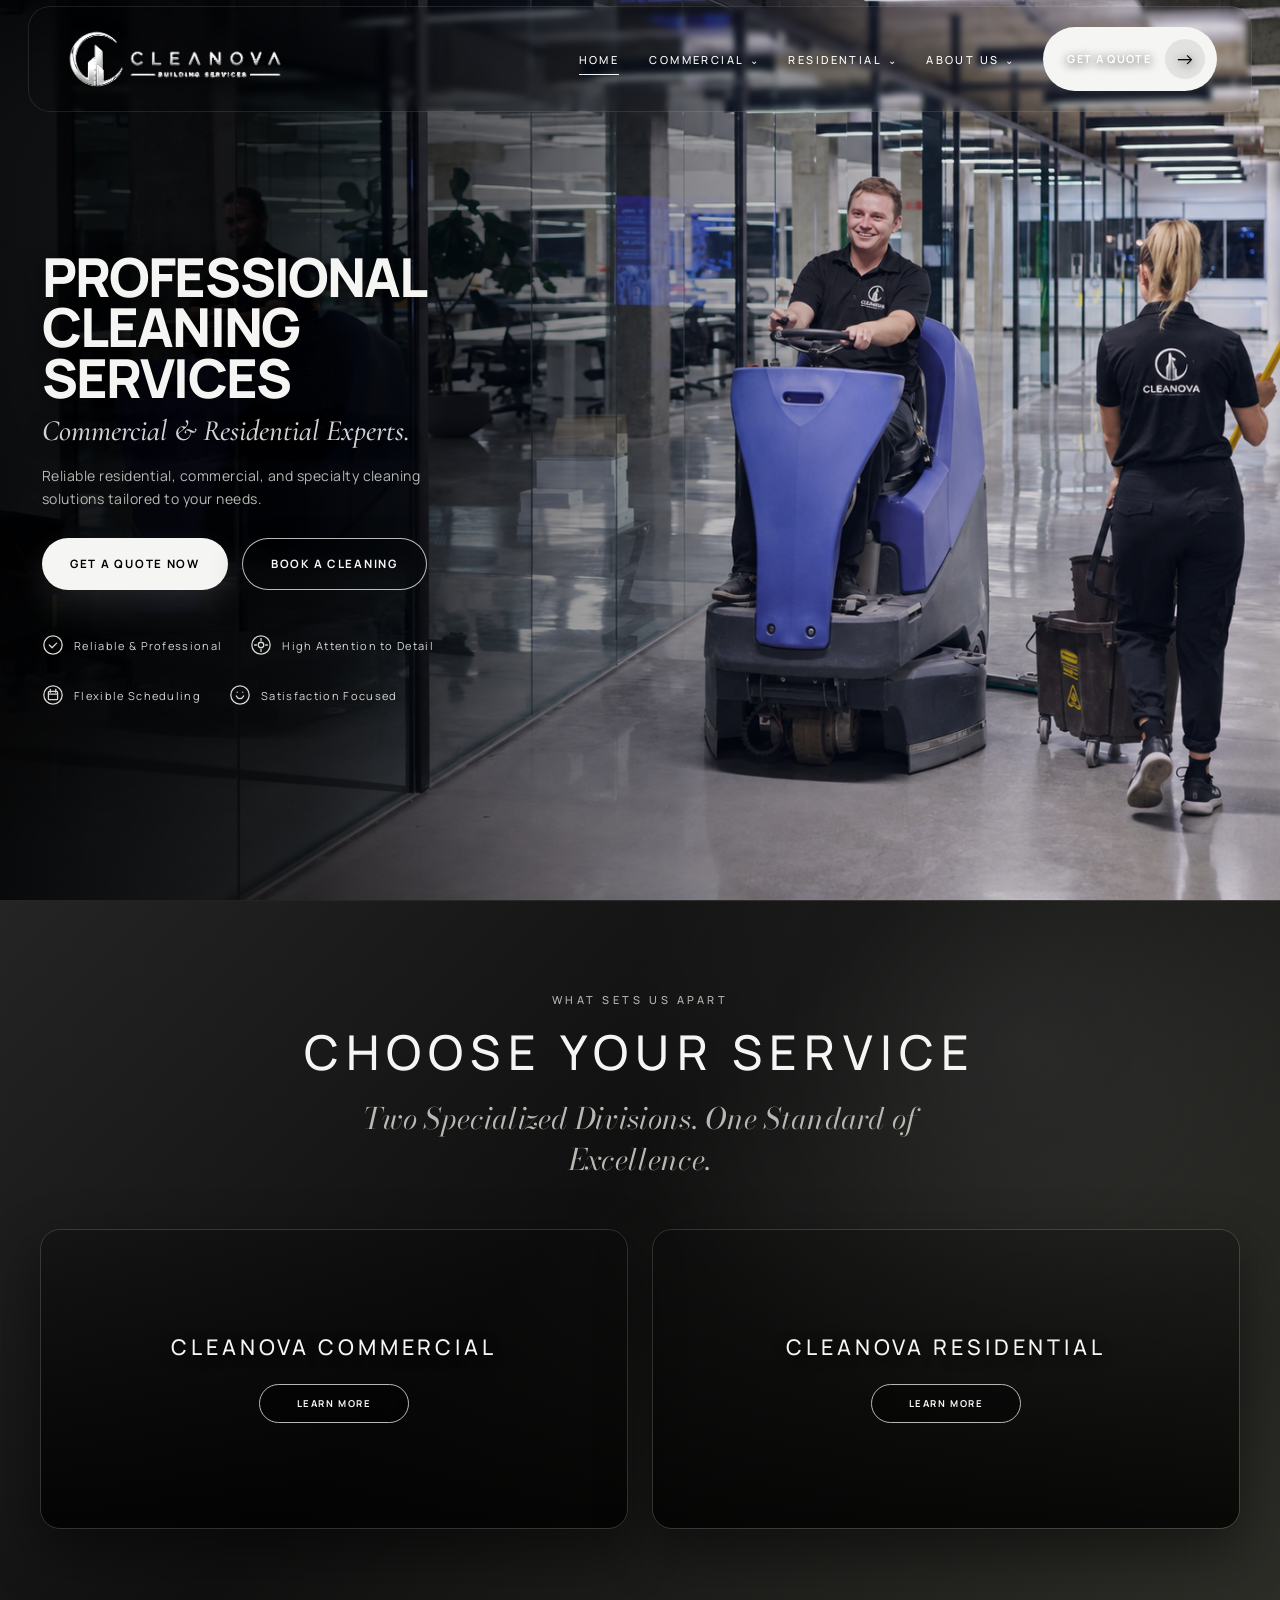
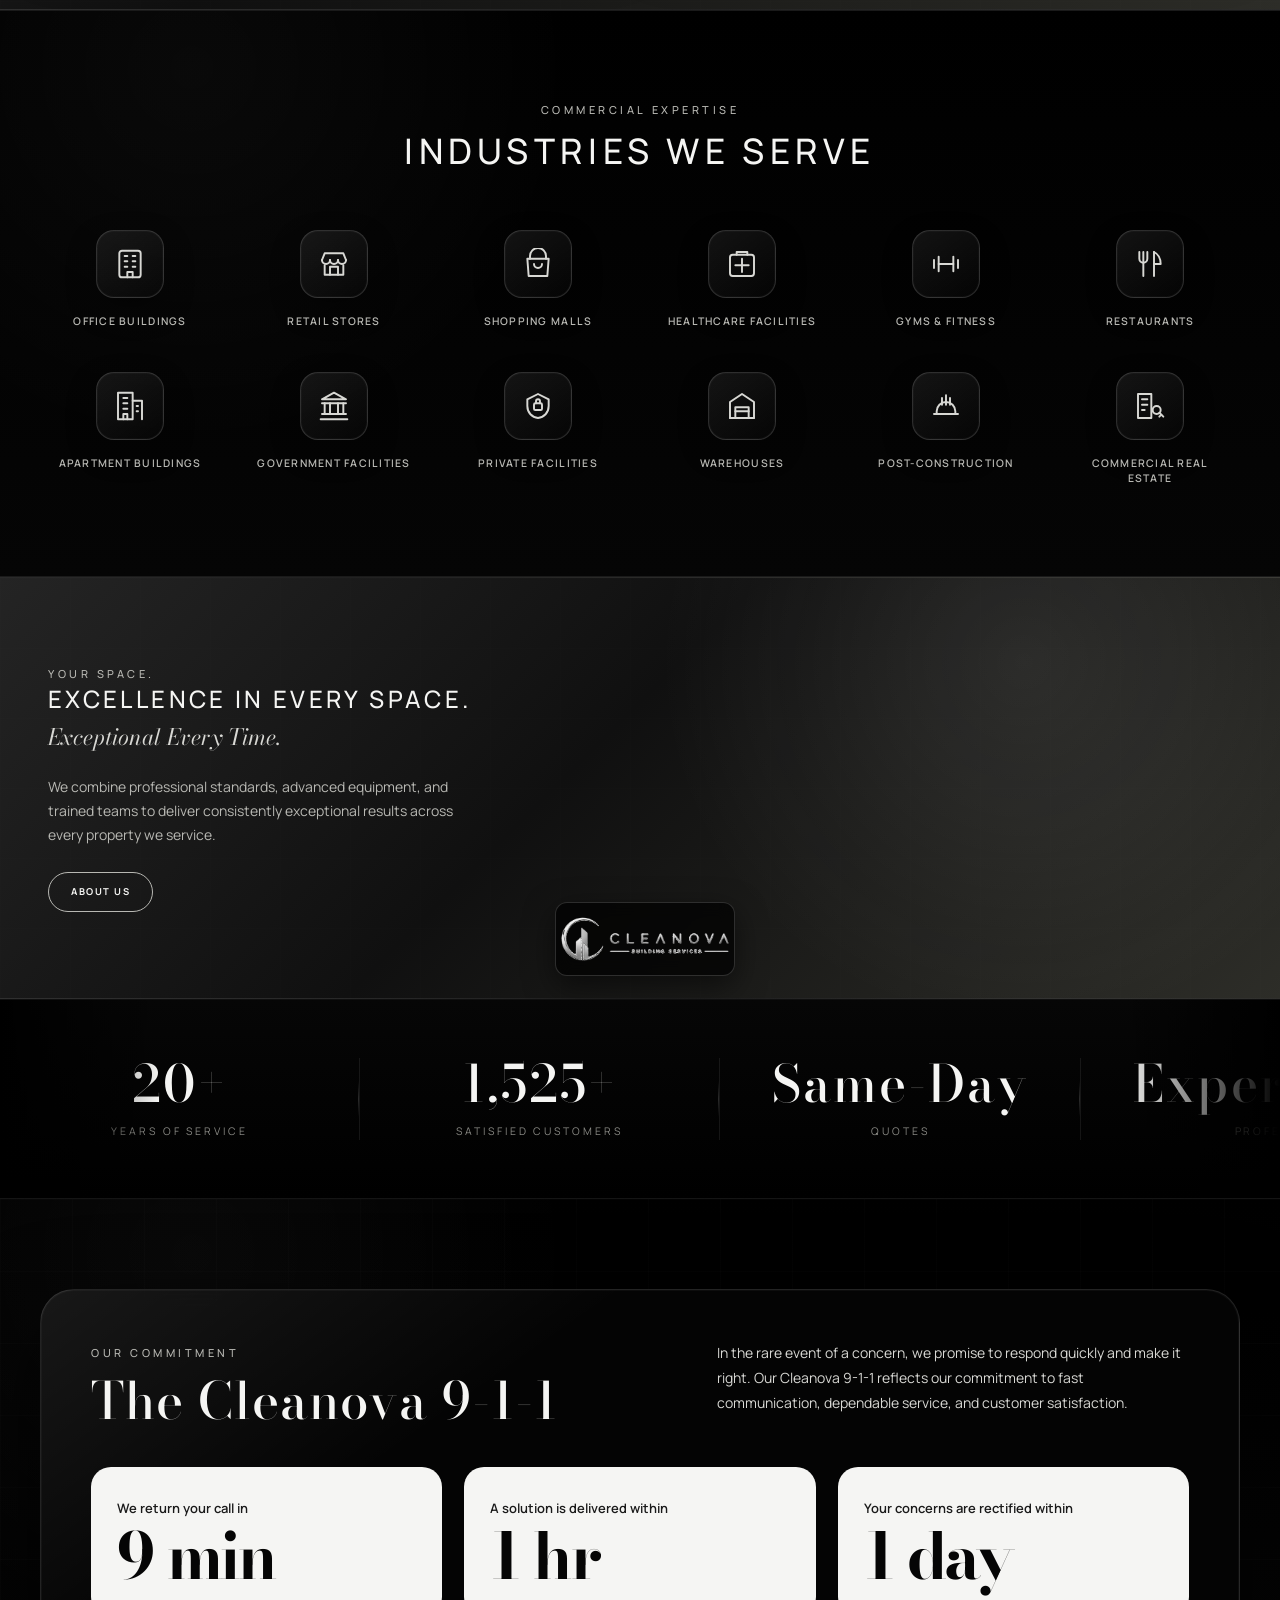
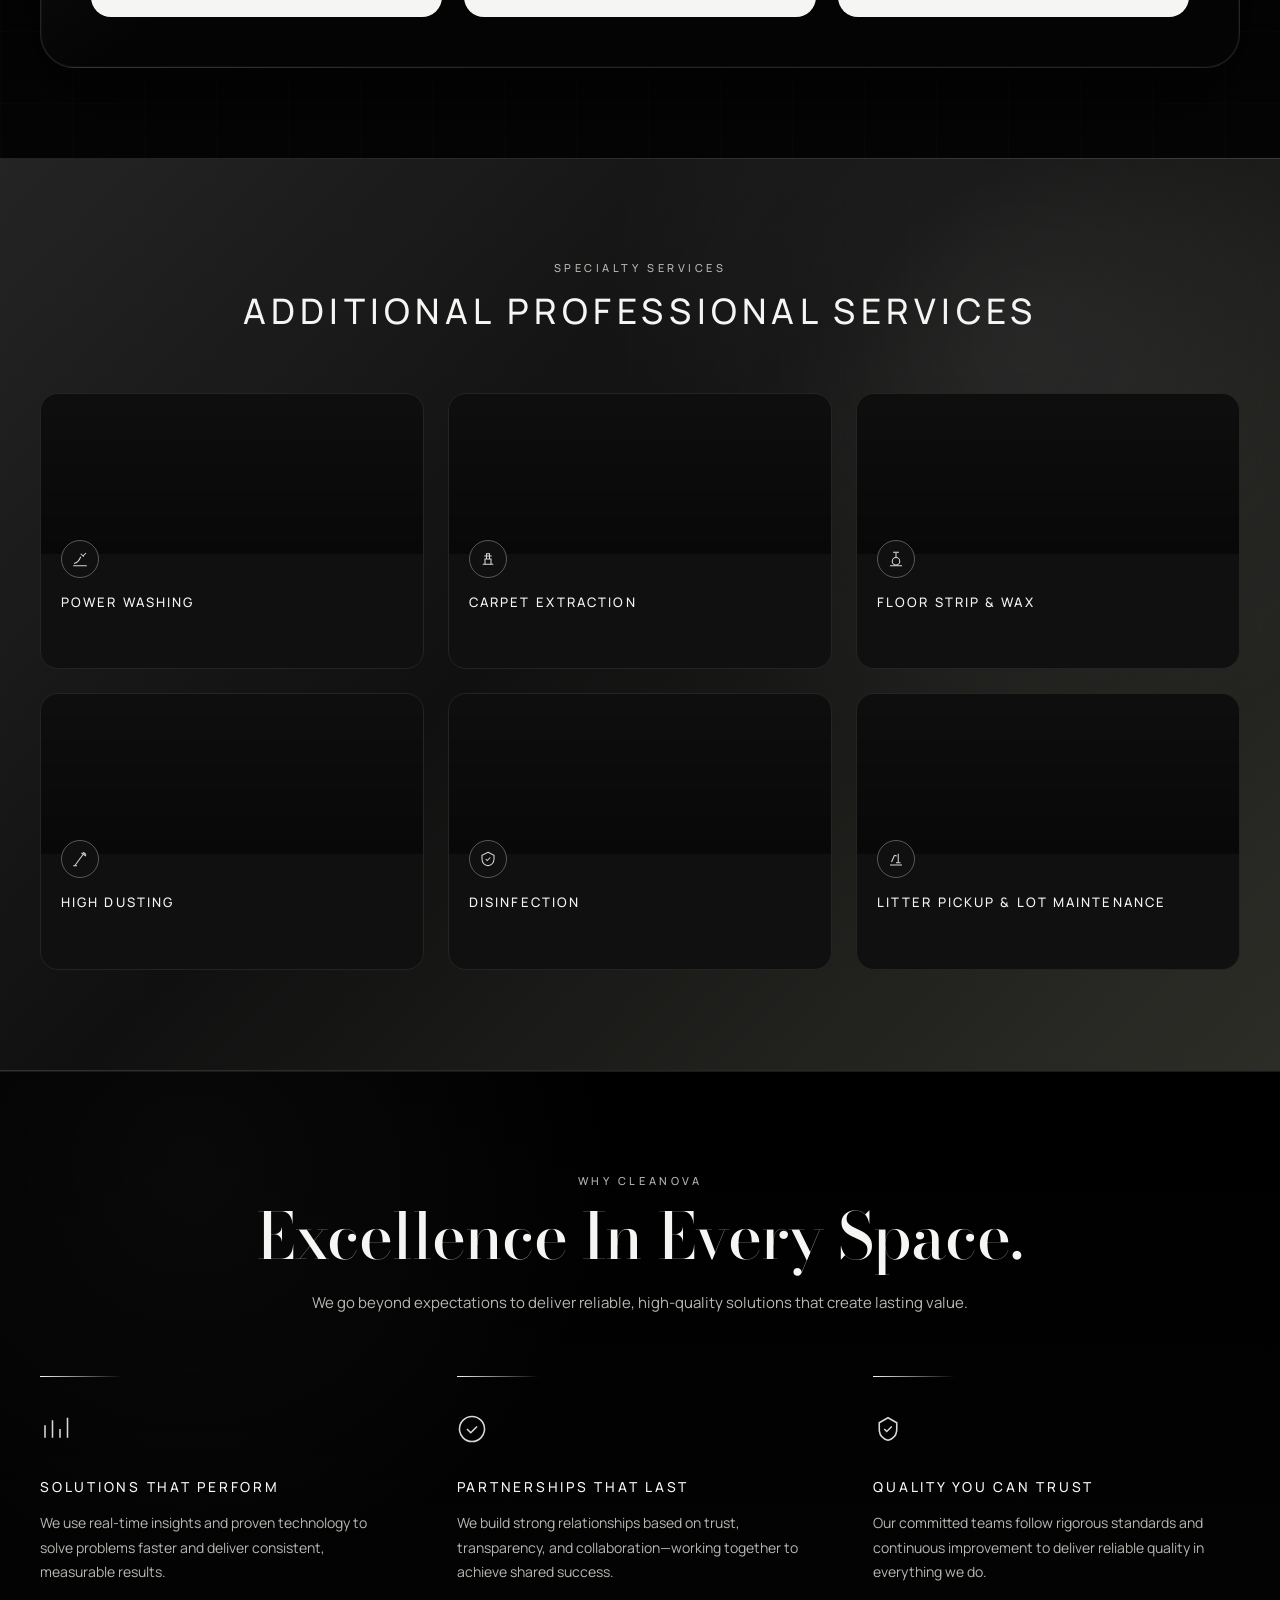
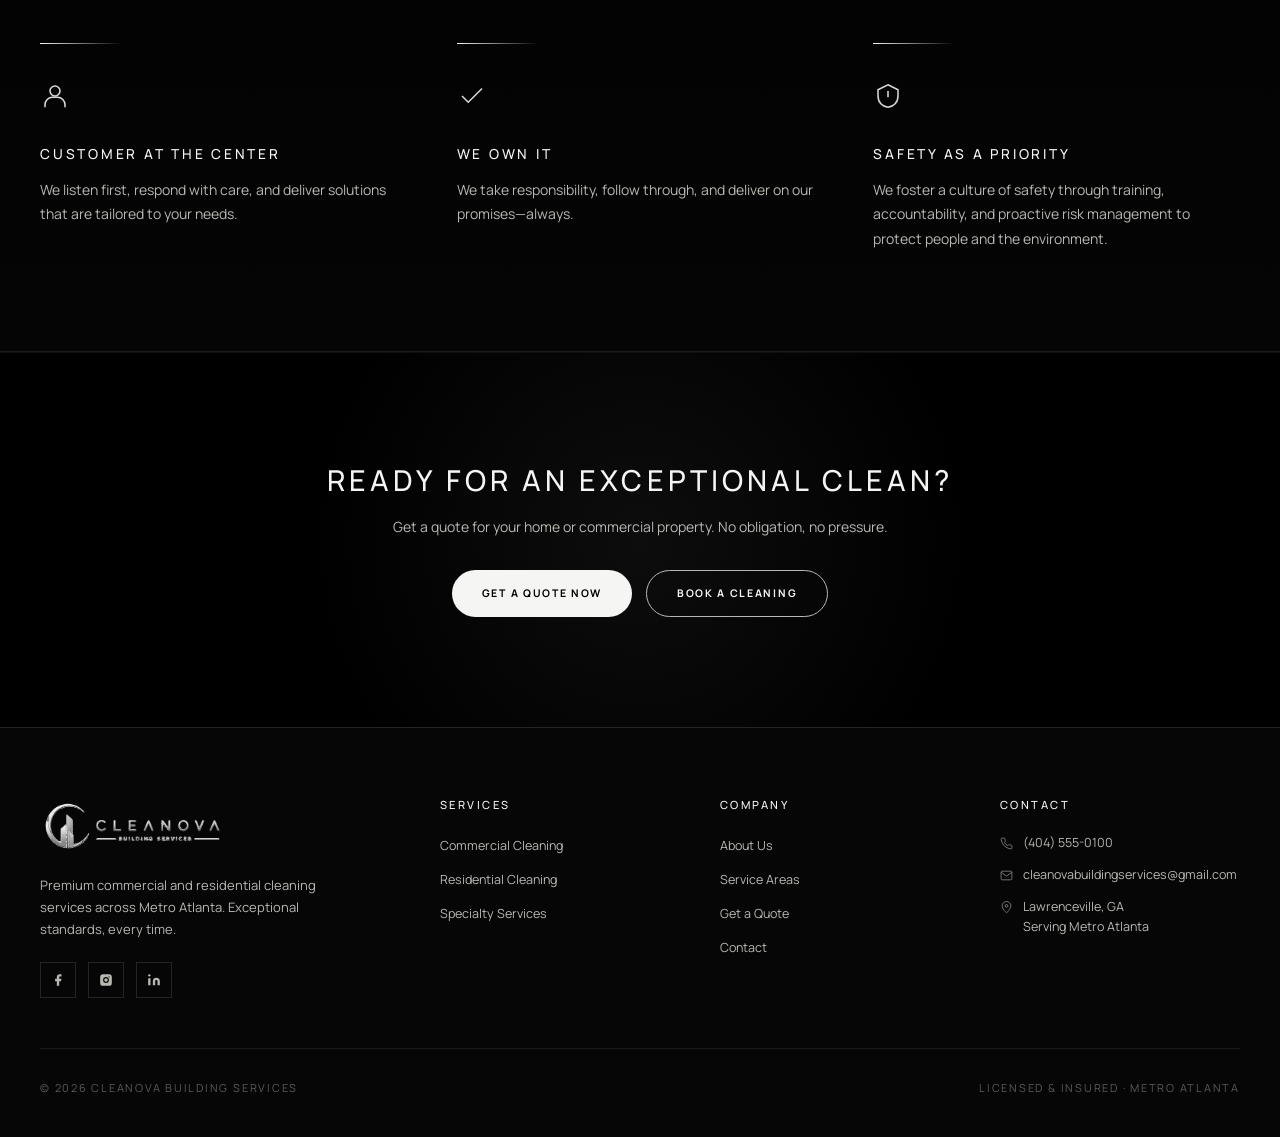
==== index.html @ b250e664 "Update index.html" ====
<!DOCTYPE html>
<html lang="en">
<head>
  <meta charset="UTF-8">
  <meta name="viewport" content="width=device-width, initial-scale=1.0">
  <title>Cleanova Building Services</title>
  <meta name="description" content="Premium commercial and residential cleaning services across Metro Atlanta. Reliable, detail-oriented, exceptional standards.">
  <link rel="preconnect" href="https://fonts.googleapis.com">
  <link rel="preconnect" href="https://fonts.gstatic.com" crossorigin>
  <link href="https://fonts.googleapis.com/css2?family=Manrope:wght@300;400;500;600;700;800&family=Bodoni+Moda:opsz,wght@6..96,500;6..96,600;6..96,700&family=Cormorant+Garamond:ital,wght@0,400;1,400;1,500&display=swap" rel="stylesheet">
  <link rel="stylesheet" href="styles.css">
  <link rel="icon" type="image/png" href="logo2.png">
</head>
<body>

  <!-- ===== NAV ===== -->
  <nav class="nav">
    <div class="nav-inner">
      <a href="index.html" class="nav-logo"><img src="logo-side.png" alt="Cleanova Building Services"></a>
      <ul class="nav-links">
        <li><a href="index.html" data-page="index.html">Home</a></li>

        <li class="nav-dropdown">
          <a href="commercial.html" data-page="commercial.html">Commercial</a>
          <div class="nav-dropdown-menu">
            <a href="commercial.html" class="dropdown-overview">Commercial Overview</a>
            <a href="commercial.html#post-construction-detail">Specialized Services</a>
            <a href="commercial.html#fleet-detailing">Fleet Vehicle Detailing</a>
          </div>
        </li>

        <li class="nav-dropdown">
          <a href="residential.html" data-page="residential.html">Residential</a>
          <div class="nav-dropdown-menu">
            <a href="residential.html" class="dropdown-overview">Residential Overview</a>
            <a href="residential.html#convenience-bundle">Home + Car Bundle</a>
            <a href="residential.html#real-estate-detail">Real Estate Cleaning</a>
            <a href="residential.html#home-cleaning-detail">Home Cleaning</a>
          </div>
        </li>

        <li class="nav-dropdown">
          <a href="about.html" data-page="about.html">About Us</a>
          <div class="nav-dropdown-menu">
            <a href="about.html" class="dropdown-overview">About Cleanova</a>
            <a href="about.html#areas">Service Areas</a>
            <a href="about.html#contact">Contact</a>
          </div>
        </li>

        <li><a href="quote.html" class="nav-cta">Get a Quote</a></li>
      </ul>
      <button class="nav-toggle" aria-label="Toggle menu" aria-expanded="false">
        <span></span><span></span><span></span>
      </button>
    </div>
  </nav>

  <!-- ===== HERO ===== -->
  <section class="hero">
  <div class="hero-inner">
    <div class="hero-content">
      <h1>
        <span class="hero-line">Professional</span>
        <span class="hero-line">Cleaning</span>
        <span class="hero-line">Services</span>
        <span class="light">Commercial &amp; Residential Experts.</span>
      </h1>

      <p class="hero-desc">
        Reliable residential, commercial, and specialty cleaning solutions
        tailored to your needs.
      </p>

      <div class="hero-actions">
        <a href="quote.html" class="btn btn-primary">Get a Quote Now</a>
        <a href="quote.html" class="btn btn-ghost">Book a Cleaning</a>
      </div>

      <div class="hero-features">
        <div class="hero-feature">
          <svg viewBox="0 0 24 24">
            <circle cx="12" cy="12" r="10"/>
            <path d="M8 12l3 3 5-5"/>
          </svg>
          <span>Reliable &amp; Professional</span>
        </div>

        <div class="hero-feature">
          <svg viewBox="0 0 24 24">
            <circle cx="12" cy="12" r="10"/>
            <circle cx="12" cy="12" r="3"/>
            <path d="M12 5v2"/>
            <path d="M12 17v2"/>
            <path d="M5 12h2"/>
            <path d="M17 12h2"/>
          </svg>
          <span>High Attention to Detail</span>
        </div>

        <div class="hero-feature">
          <svg viewBox="0 0 24 24">
            <circle cx="12" cy="12" r="10"/>
            <rect x="7" y="8" width="10" height="9" rx="1"/>
            <path d="M9 6v3"/>
            <path d="M15 6v3"/>
            <path d="M7 11h10"/>
          </svg>
          <span>Flexible Scheduling</span>
        </div>

        <div class="hero-feature">
          <svg viewBox="0 0 24 24">
            <circle cx="12" cy="12" r="10"/>
            <path d="M8 13s1.5 3 4 3 4-3 4-3"/>
            <path d="M9 9h.01"/>
            <path d="M15 9h.01"/>
          </svg>
          <span>Satisfaction Focused</span>
        </div>
      </div>
    </div>
  </div>
</section>

  <!-- ===== CHOOSE YOUR SERVICE ===== -->
   <section class="split-section">
  <div class="section-header split-header">
    <span class="eyebrow">What Sets Us Apart</span>

    <h2>Choose Your Service</h2>

    <p class="split-statement">
      Two Specialized Divisions. One Standard of Excellence.
    </p>
  </div>

  <div class="split-grid">

    <div class="split-card commercial">
      <h3>Cleanova Commercial</h3>

      <a href="commercial.html" class="btn btn-ghost btn-small">
        Learn More
      </a>
    </div>

    <div class="split-card residential">
      <h3>Cleanova Residential</h3>

      <a href="residential.html" class="btn btn-ghost btn-small">
        Learn More
      </a>
    </div>

  </div>
</section>

  <!-- ===== INDUSTRIES WE SERVE ===== -->
 <!-- ===== INDUSTRIES WE SERVE ===== -->
<section class="industries">
  <div class="industries-title">
    <span class="eyebrow">Commercial Expertise</span>
    <h2>Industries We Serve</h2>
  </div>

  <div class="industries-row">

    <!-- OFFICE BUILDINGS -->
    <div class="industry-item">
      <div class="industry-icon">
        <svg viewBox="0 0 24 24" aria-hidden="true">
          <rect x="4" y="2" width="16" height="20" rx="2"/>
          <path d="M8 6h2M14 6h2"/>
          <path d="M8 10h2M14 10h2"/>
          <path d="M8 14h2M14 14h2"/>
          <path d="M10 22v-4h4v4"/>
        </svg>
      </div>
      <span>Office Buildings</span>
    </div>

    <!-- RETAIL STORES -->
    <div class="industry-item">
      <div class="industry-icon">
        <svg viewBox="0 0 24 24" aria-hidden="true">
          <path d="M3 9l2-5h14l2 5"/>
          <path d="M5 13v7h14v-7"/>
          <path d="M3 9a3 3 0 0 0 6 0"/>
          <path d="M9 9a3 3 0 0 0 6 0"/>
          <path d="M15 9a3 3 0 0 0 6 0"/>
          <path d="M9 20v-6h6v6"/>
        </svg>
      </div>
      <span>Retail Stores</span>
    </div>

    <!-- SHOPPING MALLS -->
    <div class="industry-item">
      <div class="industry-icon">
        <svg viewBox="0 0 24 24" aria-hidden="true">
          <path d="M6 8V6a6 6 0 0 1 12 0v2"/>
          <path d="M4 8h16l-1 13H5z"/>
          <path d="M9 12a3 3 0 0 0 6 0"/>
        </svg>
      </div>
      <span>Shopping Malls</span>
    </div>

    <!-- HEALTHCARE -->
    <div class="industry-item">
      <div class="industry-icon">
        <svg viewBox="0 0 24 24" aria-hidden="true">
          <rect x="3" y="5" width="18" height="16" rx="2"/>
          <path d="M8 5V3h8v2"/>
          <path d="M12 8v10"/>
          <path d="M7 13h10"/>
        </svg>
      </div>
      <span>Healthcare Facilities</span>
    </div>

    <!-- GYMS -->
    <div class="industry-item">
      <div class="industry-icon">
        <svg viewBox="0 0 24 24" aria-hidden="true">
          <path d="M6.5 6.5v11"/>
          <path d="M17.5 6.5v11"/>
          <path d="M3 9v6"/>
          <path d="M21 9v6"/>
          <path d="M6.5 12h11"/>
        </svg>
      </div>
      <span>Gyms &amp; Fitness</span>
    </div>

    <!-- RESTAURANTS -->
    <div class="industry-item">
      <div class="industry-icon">
        <svg viewBox="0 0 24 24" aria-hidden="true">
          <path d="M4 3v5a3 3 0 0 0 6 0V3"/>
          <path d="M7 3v18"/>
          <path d="M15 3v18"/>
          <path d="M15 3c4 2 5 6 5 9h-5"/>
        </svg>
      </div>
      <span>Restaurants</span>
    </div>

    <!-- APARTMENT BUILDINGS -->
    <div class="industry-item">
      <div class="industry-icon">
        <svg viewBox="0 0 24 24" aria-hidden="true">
          <rect x="3" y="2" width="11" height="20"/>
          <path d="M14 8h7v14"/>
          <path d="M7 6h3M7 10h3M7 14h3"/>
          <path d="M17 12h1M17 16h1"/>
          <path d="M7 22v-4h3v4"/>
        </svg>
      </div>
      <span>Apartment Buildings</span>
    </div>

    <!-- GOVERNMENT -->
    <div class="industry-item">
      <div class="industry-icon">
        <svg viewBox="0 0 24 24" aria-hidden="true">
          <path d="M12 2l9 5H3z"/>
          <path d="M3 10h18"/>
          <path d="M5 10v8M9 10v8M15 10v8M19 10v8"/>
          <path d="M3 18h18M2 22h20"/>
        </svg>
      </div>
      <span>Government Facilities</span>
    </div>

    <!-- PRIVATE FACILITIES -->
    <div class="industry-item">
      <div class="industry-icon">
        <svg viewBox="0 0 24 24" aria-hidden="true">
          <path d="M12 3l8 4v5c0 5-3.5 8.5-8 9-4.5-.5-8-4-8-9V7z"/>
          <rect x="9" y="10" width="6" height="5" rx="1"/>
          <path d="M10.5 10V8.5a1.5 1.5 0 0 1 3 0V10"/>
        </svg>
      </div>
      <span>Private Facilities</span>
    </div>

    <!-- WAREHOUSES -->
    <div class="industry-item">
      <div class="industry-icon">
        <svg viewBox="0 0 24 24" aria-hidden="true">
          <path d="M3 21V9l9-6 9 6v12"/>
          <path d="M7 21v-8h10v8"/>
          <path d="M7 16h10"/>
          <path d="M3 21h18"/>
        </svg>
      </div>
      <span>Warehouses</span>
    </div>

    <!-- POST-CONSTRUCTION -->
    <div class="industry-item">
      <div class="industry-icon">
        <svg viewBox="0 0 24 24" aria-hidden="true">
          <path d="M3 18h18"/>
          <path d="M5 18v-2a7 7 0 0 1 14 0v2"/>
          <path d="M9 6v5M15 6v5"/>
          <path d="M12 4v7"/>
        </svg>
      </div>
      <span>Post-Construction</span>
    </div>

    <!-- COMMERCIAL REAL ESTATE -->
    <div class="industry-item">
      <div class="industry-icon">
        <svg viewBox="0 0 24 24" aria-hidden="true">
          <rect x="3" y="3" width="10" height="18"/>
          <path d="M6 7h4M6 11h4M6 15h2"/>
          <circle cx="17" cy="15" r="3"/>
          <path d="M19 17l3 3"/>
          <path d="M20.5 18.5L19 20"/>
        </svg>
      </div>
      <span>Commercial Real Estate</span>
    </div>

  </div>
</section>

  <!-- ===== ABOUT BAND ===== -->
  <section class="about-band">
    <div class="about-band-grid">
      <div class="about-band-text">
        <span class="eyebrow">Your Space.</span>
        <h2>
          Excellence In Every Space.
          <em>Exceptional Every Time.</em>
        </h2>
        <p>
          We combine professional standards, advanced equipment, and trained teams to deliver consistently exceptional results across every property we service.
        </p>
        <a href="about.html" class="btn btn-ghost btn-small" style="align-self: flex-start;">About Us</a>
      </div>
      <div class="about-band-image">
  <div
    class="machine-photo"
    style="
      background-image:
        url('https://images.unsplash.com/photo-1744681984533-ce43dce4cc70?auto=format&fit=crop&w=1800&q=85');
      background-position: center;
    "
  ></div>

  <div
    style="
      background-image:
        url('https://images.unsplash.com/photo-1484154218962-a197022b5858?auto=format&fit=crop&w=1600&q=85');
    "
  ></div>
</div>
    </div>
  </section>

  <!-- ===== STATS ROW ===== -->
 <div class="stats-marquee">
  <div class="stats-track">

    <!-- ORIGINAL SET -->
    <div class="stat">
      <div class="stat-number">20+</div>
      <div class="stat-label">Years of Service</div>
    </div>

    <div class="stat">
      <div class="stat-number">1,525+</div>
      <div class="stat-label">Satisfied Customers</div>
    </div>

    <div class="stat">
      <div class="stat-number">Same-Day</div>
      <div class="stat-label">Quotes</div>
    </div>

    <div class="stat">
      <div class="stat-number">Experienced</div>
      <div class="stat-label">Professionals</div>
    </div>

    <div class="stat">
      <div class="stat-number">Quality</div>
      <div class="stat-label">You Can Trust</div>
    </div>

    <div class="stat">
      <div class="stat-number">100%</div>
      <div class="stat-label">Satisfaction Focused</div>
    </div>

    <!-- DUPLICATE SET REQUIRED FOR CONTINUOUS MOVEMENT -->
    <div class="stat" aria-hidden="true">
      <div class="stat-number">20+</div>
      <div class="stat-label">Years of Service</div>
    </div>

    <div class="stat" aria-hidden="true">
      <div class="stat-number">1,525+</div>
      <div class="stat-label">Satisfied Customers</div>
    </div>

    <div class="stat" aria-hidden="true">
      <div class="stat-number">Same-Day</div>
      <div class="stat-label">Quotes</div>
    </div>

    <div class="stat" aria-hidden="true">
      <div class="stat-number">Experienced</div>
      <div class="stat-label">Professionals</div>
    </div>

    <div class="stat" aria-hidden="true">
      <div class="stat-number">Quality</div>
      <div class="stat-label">You Can Trust</div>
    </div>

    <div class="stat" aria-hidden="true">
      <div class="stat-number">100%</div>
      <div class="stat-label">Satisfaction Focused</div>
    </div>

  </div>
</div>

  <!-- ===== CLEANOVA 9-1-1 COMMITMENT ===== -->
<section class="commitment-section">
  <div class="commitment-panel">
    <div class="commitment-top">
      <div>
        <span class="eyebrow">Our Commitment</span>
        <h2>The Cleanova 9-1-1</h2>
      </div>

      <p>
        In the rare event of a concern, we promise to respond quickly and make it right.
        Our Cleanova 9-1-1 reflects our commitment to fast communication, dependable service,
        and customer satisfaction.
      </p>
    </div>

    <div class="commitment-grid">
      <div class="commitment-card">
        <span>We return your call in</span>
        <strong>9 min</strong>
      </div>

      <div class="commitment-card">
        <span>A solution is delivered within</span>
        <strong>1 hr</strong>
      </div>

      <div class="commitment-card">
        <span>Your concerns are rectified within</span>
        <strong>1 day</strong>
      </div>
    </div>
  </div>
</section>
  
 <!-- ===== SPECIALTY SERVICES ===== -->
<section class="section" id="specialty">
  <div class="section-inner">

    <div class="section-header">
      <span class="eyebrow">Specialty Services</span>
      <h2>Additional Professional Services</h2>
    </div>

    <div class="panel-grid specialty-grid">

      <!-- POWER WASHING -->
      <div
        class="panel-card service-card"
        data-service="power"
        role="button"
        tabindex="0"
      >
        <div
          class="panel-image"
          style="
            background-image:
              url('https://images.pexels.com/photos/5652626/pexels-photo-5652626.jpeg?auto=compress&cs=tinysrgb&w=1600');
          "
        ></div>

        <div class="panel-body">
          <div class="panel-icon">
            <svg viewBox="0 0 24 24">
              <path d="M4 18c5-1 7-4 9-9"/>
              <path d="M13 5l4 4"/>
              <path d="M16 8l4-4"/>
              <path d="M3 21h18"/>
            </svg>
          </div>

          <h3>Power Washing</h3>
          <span class="service-click">View Details →</span>
        </div>
      </div>

      <!-- CARPET EXTRACTION -->
      <div
        class="panel-card service-card"
        data-service="carpet"
        role="button"
        tabindex="0"
      >
        <div
          class="panel-image"
          style="
            background-image:
              url('https://images.pexels.com/photos/5591455/pexels-photo-5591455.jpeg?auto=compress&cs=tinysrgb&w=1600');
          "
        ></div>

        <div class="panel-body">
          <div class="panel-icon">
            <svg viewBox="0 0 24 24">
              <path d="M5 19h14"/>
              <path d="M8 19v-7h8v7"/>
              <path d="M10 12V5h4v7"/>
              <path d="M7 8h10"/>
            </svg>
          </div>

          <h3>Carpet Extraction</h3>
          <span class="service-click">View Details →</span>
        </div>
      </div>

      <!-- FLOOR STRIP & WAX -->
      <div
        class="panel-card service-card"
        data-service="wax"
        role="button"
        tabindex="0"
      >
        <div
          class="panel-image"
          style="
            background-image:
              url('https://images.pexels.com/photos/37443412/pexels-photo-37443412.jpeg?auto=compress&cs=tinysrgb&w=1600');
          "
        ></div>

        <div class="panel-body">
          <div class="panel-icon">
            <svg viewBox="0 0 24 24">
              <circle cx="12" cy="15" r="5"/>
              <path d="M12 10V3"/>
              <path d="M8 3h8"/>
              <path d="M4 21h16"/>
            </svg>
          </div>

          <h3>Floor Strip &amp; Wax</h3>
          <span class="service-click">View Details →</span>
        </div>
      </div>

      <!-- HIGH DUSTING -->
      <div
        class="panel-card service-card"
        data-service="highdusting"
        role="button"
        tabindex="0"
      >
        <div
          class="panel-image"
          style="
            background-image:
              url('https://images.pexels.com/photos/16783950/pexels-photo-16783950.jpeg?auto=compress&cs=tinysrgb&w=1600');
          "
        ></div>

        <div class="panel-body">
          <div class="panel-icon">
            <svg viewBox="0 0 24 24">
              <path d="M5 21L16 6"/>
              <path d="M14 4l6 4"/>
              <path d="M16 3l4 3"/>
              <path d="M3 21h5"/>
            </svg>
          </div>

          <h3>High Dusting</h3>
          <span class="service-click">View Details →</span>
        </div>
      </div>

      <!-- DISINFECTION -->
      <div
        class="panel-card service-card"
        data-service="sanitization"
        role="button"
        tabindex="0"
      >
        <div
          class="panel-image"
          style="
            background-image:
              url('https://images.pexels.com/photos/4097996/pexels-photo-4097996.jpeg?auto=compress&cs=tinysrgb&w=1600');
          "
        ></div>

        <div class="panel-body">
          <div class="panel-icon">
            <svg viewBox="0 0 24 24">
              <path d="M12 3l8 4v5c0 5-3.5 8.5-8 9-4.5-.5-8-4-8-9V7z"/>
              <path d="M9 12l2 2 4-4"/>
            </svg>
          </div>

          <h3>Disinfection</h3>
          <span class="service-click">View Details →</span>
        </div>
      </div>

      <!-- LITTER PICKUP / LOT MAINTENANCE -->
      <div
        class="panel-card service-card"
        data-service="litter"
        role="button"
        tabindex="0"
      >
        <div
          class="panel-image"
          style="
            background-image:
              url('https://images.pexels.com/photos/33520761/pexels-photo-33520761.jpeg?auto=compress&cs=tinysrgb&w=1600');
          "
        ></div>

        <div class="panel-body">
          <div class="panel-icon">
            <svg viewBox="0 0 24 24">
              <path d="M4 20h16"/>
              <path d="M6 16l4-9"/>
              <path d="M10 7l3 1"/>
              <path d="M15 5v12"/>
              <path d="M12 17h6"/>
            </svg>
          </div>

          <h3>Litter Pickup &amp; Lot Maintenance</h3>
          <span class="service-click">View Details →</span>
        </div>
      </div>

    </div>
  </div>
</section>

  <!-- ===== WHY CHOOSE CLEANOVA ===== -->
<!-- ===== WHY CHOOSE CLEANOVA ===== -->
<section
  class="section why-cleanova-section"
  style="
    background: var(--black-1);
    border-top: 1px solid var(--line-soft);
    border-bottom: 1px solid var(--line-soft);
  "
>
  <div class="section-inner">

    <div class="section-header why-cleanova-header">
      <span class="eyebrow">Why Cleanova</span>

      <h2>Excellence In Every Space.</h2>

      <p>
        We go beyond expectations to deliver reliable,
        high-quality solutions that create lasting value.
      </p>
    </div>

    <div class="why-grid">

      <!-- 1 -->
      <div class="why-card">
        <div class="why-icon">
          <svg viewBox="0 0 24 24">
            <path d="M4 19V9"/>
            <path d="M10 19V5"/>
            <path d="M16 19v-7"/>
            <path d="M22 19V3"/>
          </svg>
        </div>

        <h3>Solutions That Perform</h3>

        <p>
          We use real-time insights and proven technology to solve
          problems faster and deliver consistent, measurable results.
        </p>
      </div>

      <!-- 2 -->
      <div class="why-card">
        <div class="why-icon">
          <svg viewBox="0 0 24 24">
            <path d="M8 12l3 3 5-5"/>
            <path d="M12 22a10 10 0 1 0 0-20 10 10 0 0 0 0 20z"/>
          </svg>
        </div>

        <h3>Partnerships That Last</h3>

        <p>
          We build strong relationships based on trust, transparency,
          and collaboration—working together to achieve shared success.
        </p>
      </div>

      <!-- 3 -->
      <div class="why-card">
        <div class="why-icon">
          <svg viewBox="0 0 24 24">
            <path d="M12 3l7 4v5c0 5-3 8-7 9-4-1-7-4-7-9V7z"/>
            <path d="M9 12l2 2 4-4"/>
          </svg>
        </div>

        <h3>Quality You Can Trust</h3>

        <p>
          Our committed teams follow rigorous standards and continuous
          improvement to deliver reliable quality in everything we do.
        </p>
      </div>

      <!-- 4 -->
      <div class="why-card">
        <div class="why-icon">
          <svg viewBox="0 0 24 24">
            <circle cx="12" cy="8" r="4"/>
            <path d="M4 21v-2a6 6 0 0 1 6-6h4a6 6 0 0 1 6 6v2"/>
          </svg>
        </div>

        <h3>Customer At The Center</h3>

        <p>
          We listen first, respond with care, and deliver solutions
          that are tailored to your needs.
        </p>
      </div>

      <!-- 5 -->
      <div class="why-card">
        <div class="why-icon">
          <svg viewBox="0 0 24 24">
            <path d="M20 6L9 17l-5-5"/>
          </svg>
        </div>

        <h3>We Own It</h3>

        <p>
          We take responsibility, follow through, and deliver on
          our promises—always.
        </p>
      </div>

      <!-- 6 -->
      <div class="why-card">
        <div class="why-icon">
          <svg viewBox="0 0 24 24">
            <path d="M12 3l8 4v5c0 5-3.5 8.5-8 9-4.5-.5-8-4-8-9V7z"/>
            <path d="M12 8v5"/>
            <path d="M12 17h.01"/>
          </svg>
        </div>

        <h3>Safety As A Priority</h3>

        <p>
          We foster a culture of safety through training,
          accountability, and proactive risk management to protect
          people and the environment.
        </p>
      </div>

    </div>
  </div>
</section>

  
  <!-- ===== CTA STRIP ===== -->
  <section class="cta-strip">
    <h2>Ready For An Exceptional Clean?</h2>
    <p>Get a quote for your home or commercial property. No obligation, no pressure.</p>
    <div class="cta-actions">
      <a href="quote.html" class="btn btn-primary">Get a Quote Now</a>
      <a href="quote.html" class="btn btn-ghost">Book a Cleaning</a>
    </div>
  </section>

<!-- ===== FOOTER ===== -->
<footer class="footer">
  <div class="footer-inner">
    <div class="footer-grid">
      
      <div class="footer-brand">
        <img src="logo-side.png" alt="Cleanova Building Services">
        <p>Premium commercial and residential cleaning services across Metro Atlanta. Exceptional standards, every time.</p>
        <div class="footer-socials">
          <a href="#" aria-label="Facebook">
            <svg viewBox="0 0 24 24">
              <path d="M18 2h-3a5 5 0 0 0-5 5v3H7v4h3v8h4v-8h3l1-4h-4V7a1 1 0 0 1 1-1h3z"/>
            </svg>
          </a>

          <a href="#" aria-label="Instagram">
            <svg viewBox="0 0 24 24">
              <rect x="2" y="2" width="20" height="20" rx="5"/>
              <circle cx="12" cy="12" r="4" fill="none" stroke="#0a0a0a" stroke-width="2"/>
              <circle cx="17.5" cy="6.5" r="1" fill="#0a0a0a"/>
            </svg>
          </a>

          <a href="#" aria-label="LinkedIn">
            <svg viewBox="0 0 24 24">
              <path d="M16 8a6 6 0 0 1 6 6v7h-4v-7a2 2 0 0 0-4 0v7h-4v-7a6 6 0 0 1 6-6z"/>
              <rect x="2" y="9" width="4" height="12"/>
              <circle cx="4" cy="4" r="2"/>
            </svg>
          </a>
        </div>
      </div>

      <div>
        <h4>Services</h4>
        <ul class="footer-list">
          <li><a href="commercial.html">Commercial Cleaning</a></li>
          <li><a href="residential.html">Residential Cleaning</a></li>
          <li><a href="index.html#specialty">Specialty Services</a></li>
        </ul>
      </div>

      <div>
        <h4>Company</h4>
        <ul class="footer-list">
          <li><a href="about.html">About Us</a></li>
          <li><a href="about.html#areas">Service Areas</a></li>
          <li><a href="quote.html">Get a Quote</a></li>
          <li><a href="about.html#contact">Contact</a></li>
        </ul>
      </div>

      <div>
        <h4>Contact</h4>

        <div class="footer-contact-item">
          <svg viewBox="0 0 24 24">
            <path d="M22 16.92v3a2 2 0 0 1-2.18 2 19.79 19.79 0 0 1-8.63-3.07 19.5 19.5 0 0 1-6-6 19.79 19.79 0 0 1-3.07-8.67A2 2 0 0 1 4.11 2h3a2 2 0 0 1 2 1.72c.13.96.37 1.9.72 2.81a2 2 0 0 1-.45 2.11L8.09 9.91a16 16 0 0 0 6 6l1.27-1.27a2 2 0 0 1 2.11-.45c.91.35 1.85.59 2.81.72A2 2 0 0 1 22 16.92z"/>
          </svg>
          <a href="tel:4045550100">(404) 555-0100</a>
        </div>

        <div class="footer-contact-item">
          <svg viewBox="0 0 24 24">
            <path d="M4 4h16c1.1 0 2 .9 2 2v12c0 1.1-.9 2-2 2H4c-1.1 0-2-.9-2-2V6c0-1.1.9-2 2-2z"/>
            <path d="M22 6l-10 7L2 6"/>
          </svg>
          <a href="mailto:cleanovabuildingservices@gmail.com">cleanovabuildingservices@gmail.com</a>
        </div>

        <div class="footer-contact-item">
          <svg viewBox="0 0 24 24">
            <path d="M12 22s-8-7.58-8-13a8 8 0 0 1 16 0c0 5.42-8 13-8 13z"/>
            <circle cx="12" cy="9" r="2.5"/>
          </svg>
          Lawrenceville, GA<br>Serving Metro Atlanta
        </div>
      </div>

    </div>

    <div class="footer-bottom">
      <div>© 2026 Cleanova Building Services</div>
      <div>Licensed &amp; Insured · Metro Atlanta</div>
    </div>
  </div>
</footer>

<div class="service-modal" id="service-modal">
  <div class="service-modal-backdrop"></div>

  <div class="service-modal-box">
    <button class="service-modal-close" type="button" aria-label="Close service popup">×</button>

    <div class="service-modal-image" id="service-modal-image"></div>

    <div class="service-modal-content">
      <span class="eyebrow">Service Details</span>
      <h3 id="service-modal-title">Service Title</h3>
      <p id="service-modal-text">Service description will appear here.</p>

      <ul id="service-modal-list"></ul>

      <a href="quote.html" class="btn btn-primary btn-small">Request This Service</a>
    </div>
  </div>
</div>

<script src="script.js"></script>
</body>
</html>
---- styles.css ----
/* ============================================
   CLEANOVA — Premium Black + Silver Theme
   ============================================ */

:root {
  /* Base blacks */
  --black: #000000;
  --black-1: #060606;
  --black-2: #0a0a0a;
  --black-3: #101010;
  --black-4: #161616;
  --black-5: #1c1c1c;

  /* Silver spectrum */
  --silver-100: #f5f5f3;
  --silver-200: #d8d8d4;
  --silver-300: #b8b8b3;
  --silver-400: #8a8a85;
  --silver-500: #5a5a55;
  --silver-600: #3d3d3a;
  --silver-700: #2a2a28;

  /* Lines */
  --line: #242424;
  --line-soft: #1a1a1a;

  /* Typography */
  --font-display: 'Bodoni Moda', 'Cormorant Garamond', 'Times New Roman', serif;
  --font-body: 'Manrope', -apple-system, BlinkMacSystemFont, sans-serif;
}

* { margin: 0; padding: 0; box-sizing: border-box; }

html { scroll-behavior: smooth; }

body {
  background: var(--black);
  color: var(--silver-200);
  font-family: var(--font-body);
  font-size: 15px;
  line-height: 1.6;
  font-weight: 400;
  overflow-x: hidden;
}

img { max-width: 100%; display: block; }

a { color: inherit; text-decoration: none; }

/* ============ TYPOGRAPHY ============ */
.eyebrow {
  font-family: var(--font-body);
  font-size: 11px;
  font-weight: 500;
  letter-spacing: 0.32em;
  text-transform: uppercase;
  color: var(--silver-300);
}

h1, h2, h3, h4 {
  font-family: var(--font-body);
  color: var(--silver-100);
  letter-spacing: 0.12em;
  text-transform: uppercase;
  font-weight: 500;
  line-height: 1.2;
}

h1 { font-size: clamp(2.4rem, 5vw, 3.6rem); }
h2 { font-size: clamp(1.6rem, 3vw, 2.2rem); letter-spacing: 0.15em; }
h3 { font-size: 1.05rem; letter-spacing: 0.18em; }
h4 { font-size: 0.78rem; letter-spacing: 0.2em; }

p { color: var(--silver-300); }

/* ============ NAV ============ */
.nav {
  position: fixed;
  top: 0; 
  left: 0; 
  right: 0;
  z-index: 100;
  padding: 6px 28px 0;
  background: transparent;
  border-bottom: none;
  transition: all 0.3s ease;
}

.nav.scrolled {
  padding-top: 4px;
}

.nav.scrolled .nav-inner {
  background: rgba(0, 0, 0, 0.92);
  border-color: rgba(255, 255, 255, 0.12);
  box-shadow: 0 20px 50px rgba(0, 0, 0, 0.6);
}

.nav-inner {
  max-width: 1450px;
  margin: 0 auto;
  padding: 18px 34px;
  min-height: 92px;

  display: flex;
  align-items: center;
  justify-content: space-between;
  gap: 32px;

  background: rgba(5, 5, 5, 0.82);
  backdrop-filter: blur(18px);
  -webkit-backdrop-filter: blur(18px);

  border: 1px solid rgba(255, 255, 255, 0.08);
  border-radius: 22px;
  box-shadow: 0 18px 45px rgba(0, 0, 0, 0.45);

  position: relative;
}

.nav-logo img {
  height: 68px;
  width: auto;
  object-fit: contain;
}

.nav-links {
  display: flex;
  list-style: none;
  gap: 30px;
  align-items: center;
}

.nav-links a {
  font-size: 11px;
  font-weight: 500;
  letter-spacing: 0.22em;
  text-transform: uppercase;
  color: var(--silver-200);
  padding: 8px 0;
  position: relative;
  transition: color 0.2s ease;
}

.nav-links a:hover { color: var(--silver-100); }

.nav-links a.active::after {
  content: '';
  position: absolute;
  bottom: 0; left: 0; right: 0;
  height: 1px;
  background: var(--silver-100);
}

.nav-dropdown { position: relative; }

.nav-dropdown > a::after {
  content: ' ⌄';
  font-size: 10px;
  margin-left: 4px;
  letter-spacing: 0;
}

.nav-dropdown-menu {
  position: absolute;
  top: 100%; left: 50%;
  transform: translateX(-50%);
  background: var(--black-2);
  border: 1px solid var(--line);
  min-width: 220px;
  padding: 12px 0;
  opacity: 0;
  visibility: hidden;
  transition: all 0.2s ease;
  margin-top: 8px;
}

.nav-dropdown:hover .nav-dropdown-menu {
  opacity: 1;
  visibility: visible;
  margin-top: 0;
}

.nav-dropdown-menu a {
  display: block;
  padding: 10px 22px;
  font-size: 10.5px;
  letter-spacing: 0.18em;
  color: var(--silver-300);
}

.nav-dropdown-menu a:hover {
  color: var(--silver-100);
  background: var(--black-3);
}

.nav-links a.nav-cta {
  padding: 12px 12px 12px 24px;
  background: var(--silver-100);
  color: var(--black);
  font-size: 11px;
  font-weight: 700;
  letter-spacing: 0.12em;
  text-transform: uppercase;
  border: none;
  border-radius: 999px;
  transition: all 0.2s ease;

  display: inline-flex;
  align-items: center;
  gap: 14px;
  white-space: nowrap;
}

.nav-links a.nav-cta::after {
  content: '→';
  width: 40px;
  height: 40px;
  border-radius: 999px;
  background: rgba(0, 0, 0, 0.08);
  color: var(--black);

  display: inline-flex;
  align-items: center;
  justify-content: center;

  font-size: 20px;
  font-weight: 400;
  letter-spacing: 0;
  transition: all 0.2s ease;
}

.nav-links a.nav-cta:hover {
  background: var(--silver-200);
}

.nav-links a.nav-cta:hover::after {
  transform: translateX(3px);
  background: rgba(0, 0, 0, 0.14);
}

.nav-toggle {
  display: none;
  background: none;
  border: 1px solid var(--line);
  width: 42px;
  height: 42px;
  cursor: pointer;
  flex-direction: column;
  justify-content: center;
  align-items: center;
  gap: 4px;
  padding: 0;
}

.nav-toggle span {
  display: block;
  width: 18px;
  height: 1px;
  background: var(--silver-200);
  transition: all 0.2s ease;
}

/* ============ BUTTONS ============ */
.btn {
  display: inline-flex;
  align-items: center;
  justify-content: center;
  padding: 14px 30px;
  font-size: 10.5px;
  font-weight: 700;
  letter-spacing: 0.16em;
  text-transform: uppercase;
  border: none;
  cursor: pointer;
  transition: all 0.25s ease;
  font-family: var(--font-body);
  border-radius: 999px;
  white-space: nowrap;
}

.btn-primary {
  background: var(--silver-100);
  color: var(--black);
}

.btn-primary:hover {
  background: var(--silver-200);
  transform: translateY(-2px);
  box-shadow: 0 12px 28px rgba(255, 255, 255, 0.08);
}

.btn-ghost {
  background: transparent;
  color: var(--silver-100);
  border: 1px solid var(--silver-300);
}

.btn-ghost:hover {
  border-color: var(--silver-100);
  background: rgba(255, 255, 255, 0.07);
  transform: translateY(-2px);
}

.btn-small {
  padding: 11px 22px;
  font-size: 9.5px;
  border-radius: 999px;
}

.learn-more {
  display: inline-block;
  font-size: 10px;
  font-weight: 500;
  letter-spacing: 0.22em;
  text-transform: uppercase;
  color: var(--silver-200);
  padding-bottom: 4px;
  border-bottom: 1px solid var(--silver-500);
  transition: all 0.2s ease;
}

.learn-more:hover {
  color: var(--silver-100);
  border-color: var(--silver-100);
}

/* ============ HERO ============ */
.hero {
  position: relative;
  min-height: 100vh;
  display: flex;
  align-items: center;
  padding: 120px 40px 80px;
  overflow: hidden;
}

.hero::before {
  content: '';
  position: absolute;
  inset: 0;
  background-image: url('https://images.unsplash.com/photo-1497366216548-37526070297c?w=1800&q=85&auto=format&fit=crop');
  background-size: cover;
  background-position: center;
  z-index: 0;
}

.hero::after {
  content: '';
  position: absolute;
  inset: 0;
  background: linear-gradient(90deg, rgba(0,0,0,0.92) 0%, rgba(0,0,0,0.7) 50%, rgba(0,0,0,0.3) 100%);
  z-index: 1;
}

.hero-inner {
  position: relative;
  z-index: 2;
  max-width: 1400px;
  margin: 0 auto;
  width: 100%;
}

.hero-content {
  max-width: 760px;
}

.hero h1 {
  font-family: var(--font-display);
  font-size: clamp(2.7rem, 5.2vw, 4.8rem);
  font-weight: 600;
  letter-spacing: 0.035em;
  line-height: 1.02;
  text-transform: uppercase;
  margin-bottom: 28px;
}

.hero-line {
  display: block;
}

.hero h1 .light {
  display: block;
  color: var(--silver-300);
  font-style: italic;
  text-transform: none;
  letter-spacing: 0.015em;
  font-weight: 500;
  font-size: 0.74em;
  line-height: 1.08;
  margin-top: 10px;
}

.hero-desc {
  font-size: 15px;
  color: var(--silver-300);
  margin-bottom: 38px;
  max-width: 460px;
  line-height: 1.65;
}

.hero-actions {
  display: flex;
  gap: 14px;
  flex-wrap: wrap;
  margin-bottom: 60px;
}

.hero-features {
  display: flex;
  gap: 36px;
  flex-wrap: wrap;
}

.hero-feature {
  display: flex;
  align-items: center;
  gap: 10px;
  font-size: 11px;
  letter-spacing: 0.12em;
  color: var(--silver-200);
}

.hero-feature svg {
  width: 22px;
  height: 22px;
  stroke: var(--silver-200);
  stroke-width: 1.4;
  fill: none;
}

/* ============ SECTION HEADER ============ */
.section {
  padding: 100px 40px;
  position: relative;
}

.section-narrow { padding: 80px 40px; }

.section-inner {
  max-width: 1400px;
  margin: 0 auto;
}

.section-header {
  text-align: center;
  margin-bottom: 60px;
}

.section-header h2 {
  margin-bottom: 14px;
}

.section-header .eyebrow {
  display: block;
  margin-bottom: 14px;
}

.section-header p {
  max-width: 580px;
  margin: 0 auto;
  color: var(--silver-300);
}

/* ============ CHOOSE YOUR SERVICE (2-col split) ============ */
.split-section {
  background: var(--black);
  padding: 100px 40px 80px;
}

.split-grid {
  display: grid;
  grid-template-columns: 1fr 1fr;
  gap: 22px;
  max-width: 1400px;
  margin: 0 auto;
}

.split-card {
  position: relative;
  min-height: 220px;
  padding: 38px 36px;
  border: 1px solid var(--line);
  display: flex;
  flex-direction: column;
  justify-content: center;
  align-items: center;
  text-align: center;
  overflow: hidden;
  transition: all 0.3s ease;
}

.split-card::before {
  content: '';
  position: absolute;
  inset: 0;
  background-size: cover;
  background-position: center;
  z-index: 0;
  opacity: 0.5;
  transition: opacity 0.3s ease;
}

.split-card::after {
  content: '';
  position: absolute;
  inset: 0;
  background: linear-gradient(180deg, rgba(0,0,0,0.65) 0%, rgba(0,0,0,0.85) 100%);
  z-index: 1;
}

.split-card.commercial::before {
  background-image: url('https://images.unsplash.com/photo-1483153597167-15375b89a20e?auto=format&fit=crop&w=1800&q=85');
  background-position: center 48%;
}

.split-card.residential::before {
  background-image: url('https://images.pexels.com/photos/6197108/pexels-photo-6197108.jpeg?auto=compress&dpr=1&h=900&w=1600');
  background-position: center center;
}

.split-card:hover { border-color: var(--silver-500); }
.split-card:hover::before { opacity: 0.65; }

.split-card > * { position: relative; z-index: 2; }

.split-card h3 {
  font-size: 1.05rem;
  margin-bottom: 14px;
}

.split-card p {
  font-size: 13.5px;
  margin-bottom: 22px;
  max-width: 360px;
  line-height: 1.6;
}

/* ============ INDUSTRIES ROW ============ */
.industries {
  background: var(--black);
  padding: 80px 40px;
  border-top: 1px solid var(--line-soft);
}

.industries-title {
  text-align: center;
  margin-bottom: 50px;
}

.industries-row {
  display: grid;
  grid-template-columns: repeat(6, 1fr);
  gap: 38px 28px;
  max-width: 1300px;
  margin: 0 auto;
  align-items: start;
}

.industry-item {
  display: flex;
  flex-direction: column;
  align-items: center;
  justify-content: flex-start;
  gap: 14px;
  text-align: center;
  min-width: 0;
}

.industry-item svg {
  width: 30px;
  height: 30px;
  stroke: var(--silver-300);
  stroke-width: 1.3;
  fill: none;
}

.industry-item span {
  font-size: 11px;
  letter-spacing: 0.12em;
  color: var(--silver-200);
}

/* ============ PANEL GRID (image cards) ============ */
.panel-grid {
  display: grid;
  grid-template-columns: repeat(4, 1fr);
  gap: 18px;
}

.panel-card {
  background: var(--black-3);
  border: 1px solid var(--line);
  overflow: hidden;
  transition: all 0.35s ease;
  display: flex;
  flex-direction: column;
  border-radius: 18px;
}

.panel-card:hover {
  border-color: var(--silver-500);
  transform: scale(1.04);
  box-shadow: 0 18px 45px rgba(0, 0, 0, 0.45);
}

.panel-image {
  height: 160px;
  background-size: cover;
  background-position: center;
  position: relative;
  filter: grayscale(100%);
  transition: filter 0.35s ease, transform 0.35s ease;
}

.panel-card:hover .panel-image {
  filter: grayscale(0%);
  transform: scale(1.08);
}

.panel-image::after {
  content: '';
  position: absolute;
  inset: 0;
  background: linear-gradient(180deg, rgba(0,0,0,0.1) 0%, rgba(0,0,0,0.5) 100%);
}

.panel-body {
  padding: 22px 20px 24px;
  flex: 1;
  display: flex;
  flex-direction: column;
  align-items: flex-start;
}

.panel-icon {
  width: 38px;
  height: 38px;
  border: 1px solid var(--silver-500);
  border-radius: 50%;
  display: flex;
  align-items: center;
  justify-content: center;
  margin-bottom: 16px;
  margin-top: -36px;
  background: var(--black-3);
  position: relative;
  z-index: 2;
}

.panel-icon svg {
  width: 18px;
  height: 18px;
  stroke: var(--silver-200);
  stroke-width: 1.4;
  fill: none;
}

.panel-card h3 {
  font-size: 0.82rem;
  letter-spacing: 0.16em;
  color: var(--silver-100);
  margin-bottom: 18px;
  line-height: 1.35;
}

/* ============ SERVICE POPUP MODAL ============ */
.service-card {
  cursor: pointer;
}

.service-click {
  margin-top: auto;
  display: inline-block;
  font-size: 9.5px;
  font-weight: 700;
  letter-spacing: 0.18em;
  text-transform: uppercase;
  color: var(--silver-300);
  opacity: 0;
  transform: translateY(6px);
  transition: all 0.25s ease;
}

.service-card:hover .service-click {
  opacity: 1;
  transform: translateY(0);
  color: var(--silver-100);
}

.service-modal {
  position: fixed;
  inset: 0;
  z-index: 99999;
  display: none;
  align-items: center;
  justify-content: center;
  padding: 28px;
}

.service-modal.open {
  display: flex;
}

.service-modal-backdrop {
  position: absolute;
  inset: 0;
  background: rgba(0, 0, 0, 0.78);
  backdrop-filter: blur(12px);
  -webkit-backdrop-filter: blur(12px);
}

.service-modal-box {
  position: relative;
  z-index: 2;
  width: min(920px, 100%);
  max-height: 90vh;
  overflow: hidden;
  display: grid;
  grid-template-columns: 1fr 1fr;
  background:
    linear-gradient(145deg, rgba(255,255,255,0.08), transparent 35%),
    linear-gradient(180deg, #111111 0%, #050505 100%);
  border: 1px solid rgba(255,255,255,0.16);
  border-radius: 28px;
  box-shadow:
    0 35px 100px rgba(0, 0, 0, 0.75),
    inset 0 0 0 1px rgba(255,255,255,0.035);
  animation: modalIn 0.32s ease forwards;
}

@keyframes modalIn {
  from {
    opacity: 0;
    transform: translateY(28px) scale(0.96);
  }
  to {
    opacity: 1;
    transform: translateY(0) scale(1);
  }
}

.service-modal-image {
  min-height: 440px;
  background-size: cover;
  background-position: center;
  filter: grayscale(45%) contrast(1.08);
  position: relative;
}

.service-modal-image::after {
  content: '';
  position: absolute;
  inset: 0;
  background:
    linear-gradient(90deg, transparent 0%, rgba(0,0,0,0.35) 100%),
    linear-gradient(180deg, rgba(0,0,0,0.1), rgba(0,0,0,0.45));
}

.service-modal-content {
  padding: 54px 46px;
  display: flex;
  flex-direction: column;
  justify-content: center;
}

.service-modal-content h3 {
  margin-top: 14px;
  margin-bottom: 18px;
  font-size: 1.25rem;
  letter-spacing: 0.16em;
  line-height: 1.35;
}

.service-modal-content p {
  margin-bottom: 24px;
  color: var(--silver-300);
  font-size: 14px;
  line-height: 1.75;
}

.service-modal-content ul {
  list-style: none;
  margin-bottom: 30px;
}

.service-modal-content li {
  color: var(--silver-200);
  font-size: 13px;
  padding: 8px 0;
  display: flex;
  gap: 10px;
  align-items: flex-start;
  border-bottom: 1px solid rgba(255,255,255,0.06);
}

.service-modal-content li::before {
  content: '✓';
  color: var(--silver-100);
  font-weight: 700;
}

.service-modal-close {
  position: absolute;
  top: 18px;
  right: 18px;
  z-index: 4;
  width: 42px;
  height: 42px;
  border-radius: 50%;
  border: 1px solid rgba(255,255,255,0.18);
  background: rgba(0,0,0,0.55);
  color: var(--silver-100);
  font-size: 26px;
  line-height: 1;
  cursor: pointer;
  transition: all 0.22s ease;
}

.service-modal-close:hover {
  background: var(--silver-100);
  color: var(--black);
  transform: rotate(90deg);
}

body.modal-open {
  overflow: hidden;
}

@media (max-width: 800px) {
  .service-modal-box {
    grid-template-columns: 1fr;
    overflow-y: auto;
  }

  .service-modal-image {
    min-height: 240px;
  }

  .service-modal-content {
    padding: 38px 26px;
  }
}

/* ============ FEATURE BAR (image + checklist) ============ */
.feature-bar {
  display: grid;
  grid-template-columns: 1fr 1fr;
  gap: 0;
  background: var(--black-2);
  border: 1px solid var(--line);
  overflow: hidden;
}

.feature-content {
  padding: 50px 48px;
  display: flex;
  flex-direction: column;
  justify-content: center;
}

.feature-content h2 {
  font-size: 1.4rem;
  letter-spacing: 0.14em;
  margin-bottom: 18px;
}

.feature-content p {
  margin-bottom: 26px;
  font-size: 14px;
}

.feature-list {
  list-style: none;
  margin-bottom: 30px;
}

.feature-list li {
  display: flex;
  align-items: center;
  gap: 12px;
  padding: 10px 0;
  font-size: 13px;
  color: var(--silver-200);
  border-bottom: 1px solid var(--line-soft);
}

.feature-list li:last-child { border-bottom: none; }

.feature-list li::before {
  content: '';
  width: 16px;
  height: 16px;
  flex-shrink: 0;
  background-image: url("data:image/svg+xml;utf8,<svg xmlns='http://www.w3.org/2000/svg' viewBox='0 0 24 24' fill='none' stroke='%23d8d8d4' stroke-width='1.5'><circle cx='12' cy='12' r='10'/><path d='M8 12l3 3 5-5'/></svg>");
  background-size: contain;
  background-repeat: no-repeat;
}

.feature-image {
  background-size: cover;
  background-position: center;
  min-height: 380px;
  position: relative;
}

.feature-image::after {
  content: '';
  position: absolute;
  inset: 0;
  background: linear-gradient(90deg, rgba(0,0,0,0.4) 0%, rgba(0,0,0,0) 50%);
}

/* ============ TIER CARDS ============ */
.tier-grid {
  display: grid;
  grid-template-columns: repeat(3, 1fr);
  gap: 14px;
  margin-top: 24px;
}

.tier-card {
  background: var(--black-3);
  border: 1px solid var(--line);
  padding: 24px 20px;
}

.tier-card h4 {
  font-size: 0.7rem;
  color: var(--silver-400);
  letter-spacing: 0.22em;
  margin-bottom: 6px;
}

.tier-card h3 {
  font-size: 0.82rem;
  letter-spacing: 0.16em;
  margin-bottom: 18px;
  padding-bottom: 14px;
  border-bottom: 1px solid var(--line);
}

.tier-card ul {
  list-style: none;
}

.tier-card li {
  font-size: 12.5px;
  color: var(--silver-300);
  padding: 6px 0;
  display: flex;
  align-items: flex-start;
  gap: 8px;
}

.tier-card li::before {
  content: '·';
  color: var(--silver-400);
  font-size: 20px;
  line-height: 12px;
  margin-top: 2px;
}

/* ============ ABOUT BAND (split) ============ */
.about-band {
  background: var(--black);
  padding: 0;
  border-top: 1px solid var(--line-soft);
  border-bottom: 1px solid var(--line-soft);
}

.about-band-grid {
  display: grid;
  grid-template-columns: 1fr 1.4fr;
  gap: 0;
  max-width: 1500px;
  margin: 0 auto;
}

.about-band-text {
  padding: 70px 48px;
  display: flex;
  flex-direction: column;
  justify-content: center;
}

.about-band-text h2 {
  font-size: 1.5rem;
  margin-bottom: 22px;
  letter-spacing: 0.14em;
  line-height: 1.4;
}

.about-band-text h2 em {
  font-family: var(--font-display);
  font-style: italic;
  font-weight: 400;
  text-transform: none;
  letter-spacing: 0;
  color: var(--silver-200);
  display: block;
  font-size: 1.4rem;
  margin-top: 6px;
}

.about-band-text p {
  font-size: 14px;
  margin-bottom: 26px;
  line-height: 1.7;
}

.about-band-image {
  display: grid;
  grid-template-columns: 1fr 1fr;
  min-height: 420px;
}

.about-band-image div {
  background-size: cover;
  background-position: center;
}

/* ============ STATS ROW ============ */
.stats-row {
  display: grid;
  grid-template-columns: repeat(4, 1fr);
  gap: 0;
  background: var(--black-1);
  border-top: 1px solid var(--line-soft);
  border-bottom: 1px solid var(--line-soft);
}

.stat {
  padding: 50px 30px;
  text-align: center;
  border-right: 1px solid var(--line-soft);
}

.stat:last-child { border-right: none; }

.stat-number {
  font-family: var(--font-display);
  font-size: clamp(2.4rem, 4.5vw, 4.2rem);
  font-weight: 600;
  color: var(--silver-100);
  letter-spacing: 0.035em;
  line-height: 0.95;
  margin-bottom: 14px;
}

.stat-label {
  font-size: 10.5px;
  letter-spacing: 0.22em;
  text-transform: uppercase;
  color: var(--silver-400);
}

/* ============ WHY GRID ============ */
.why-grid {
  display: grid;
  grid-template-columns: repeat(3, 1fr);
  gap: 14px;
}

.why-card {
  background: var(--black-2);
  border: 1px solid var(--line);
  padding: 36px 28px;
  text-align: center;
  transition: all 0.3s ease;
}

.why-card:hover {
  border-color: var(--silver-500);
}

.why-icon {
  width: 56px;
  height: 56px;
  border: 1px solid var(--silver-500);
  border-radius: 50%;
  display: flex;
  align-items: center;
  justify-content: center;
  margin: 0 auto 22px;
}

.why-icon svg {
  width: 24px;
  height: 24px;
  stroke: var(--silver-200);
  stroke-width: 1.3;
  fill: none;
}

.why-card h3 {
  font-size: 0.82rem;
  letter-spacing: 0.18em;
  margin-bottom: 12px;
}

.why-card p {
  font-size: 12.5px;
  line-height: 1.6;
}

/* ============ TESTIMONIAL ============ */
.testimonial-section {
  background: var(--black);
  padding: 90px 40px;
}

.testimonial {
  max-width: 720px;
  margin: 0 auto;
  text-align: center;
  padding: 60px 40px;
  border: 1px solid var(--line);
  background: var(--black-2);
  position: relative;
}

.testimonial-quote {
  font-size: 50px;
  font-family: var(--font-display);
  color: var(--silver-500);
  line-height: 1;
  margin-bottom: 8px;
}

.testimonial p {
  font-family: var(--font-display);
  font-style: italic;
  font-size: 1.15rem;
  color: var(--silver-200);
  margin-bottom: 28px;
  line-height: 1.6;
}

.testimonial-cite {
  font-size: 11px;
  letter-spacing: 0.22em;
  text-transform: uppercase;
  color: var(--silver-400);
}

/* ============ SERVICE AREAS ============ */
.areas-section {
  position: relative;
  background:
    radial-gradient(circle at 20% 20%, rgba(255,255,255,0.055), transparent 32%),
    linear-gradient(180deg, #030303 0%, #080808 100%);
  padding: 110px 40px;
  overflow: hidden;
}

.areas-section::before {
  content: '';
  position: absolute;
  inset: 0;
  background-image:
    linear-gradient(rgba(255,255,255,0.025) 1px, transparent 1px),
    linear-gradient(90deg, rgba(255,255,255,0.025) 1px, transparent 1px);
  background-size: 70px 70px;
  opacity: 0.35;
  pointer-events: none;
}

.areas-grid {
  position: relative;
  z-index: 2;
  display: grid;
  grid-template-columns: 0.9fr 1.2fr;
  gap: 48px;
  align-items: center;
  max-width: 1500px;
  margin: 0 auto;
}

.areas-grid > div:first-child {
  background:
    linear-gradient(145deg, rgba(255,255,255,0.065), transparent 35%),
    rgba(10, 10, 10, 0.72);
  border: 1px solid rgba(255,255,255,0.09);
  border-radius: 28px;
  padding: 46px 42px;
  box-shadow: 0 24px 70px rgba(0,0,0,0.55);
  backdrop-filter: blur(14px);
  -webkit-backdrop-filter: blur(14px);
}

.areas-list {
  display: grid;
  grid-template-columns: 1fr 1fr;
  gap: 14px;
  margin-top: 34px;
  margin-bottom: 34px;
}

.area-item {
  display: flex;
  align-items: center;
  gap: 12px;
  padding: 17px 20px;
  background:
    linear-gradient(145deg, rgba(255,255,255,0.055), transparent 55%),
    var(--black-3);
  border: 1px solid rgba(255,255,255,0.08);
  border-radius: 16px;
  font-size: 12.5px;
  font-weight: 600;
  letter-spacing: 0.12em;
  color: var(--silver-200);
  transition: all 0.28s ease;
}

.area-item:hover {
  transform: translateY(-4px);
  border-color: rgba(255,255,255,0.28);
  background:
    linear-gradient(145deg, rgba(255,255,255,0.12), transparent 55%),
    #151515;
  box-shadow:
    0 16px 34px rgba(0,0,0,0.45),
    0 0 18px rgba(255,255,255,0.04);
}

.area-item svg {
  width: 17px;
  height: 17px;
  stroke: var(--silver-200);
  stroke-width: 1.5;
  fill: none;
  flex-shrink: 0;
  transition: all 0.28s ease;
}

.area-item:hover svg {
  transform: scale(1.15);
  stroke: var(--silver-100);
}

.areas-map {
  position: relative;
  overflow: hidden;
  min-height: 560px;
  border-radius: 30px;
  border: 1px solid rgba(255,255,255,0.12);
  background: var(--black-2);
  padding: 0;
  box-shadow:
    0 28px 80px rgba(0,0,0,0.6),
    inset 0 0 0 1px rgba(255,255,255,0.035);
}

.areas-map iframe {
  width: 100%;
  height: 560px;
  border: 0;
  display: block;
  filter: grayscale(100%) contrast(1.08) brightness(0.78);
  transition: all 0.35s ease;
}

.areas-map:hover iframe {
  filter: grayscale(15%) contrast(1.05) brightness(0.9);
  transform: scale(1.02);
}

.areas-map::after {
  content: 'Serving Metro Atlanta';
  position: absolute;
  left: 24px;
  bottom: 24px;
  padding: 13px 18px;
  border-radius: 999px;
  background: rgba(0,0,0,0.72);
  border: 1px solid rgba(255,255,255,0.14);
  color: var(--silver-100);
  font-size: 10.5px;
  font-weight: 700;
  letter-spacing: 0.18em;
  text-transform: uppercase;
  backdrop-filter: blur(10px);
  -webkit-backdrop-filter: blur(10px);
}

.areas-grid .btn {
  margin-top: 4px;
  box-shadow: 0 14px 35px rgba(255,255,255,0.06);
}

/* ============ CTA STRIP ============ */
.cta-strip {
  position: relative;
  padding: 110px 40px;
  text-align: center;
  background-image:
    linear-gradient(rgba(0, 0, 0, 0.42), rgba(0, 0, 0, 0.58)),
    url('https://images.unsplash.com/photo-1758967458314-4bbbb2f3152d?q=80&w=1631&auto=format&fit=crop');
  background-size: cover;
  background-position: center 45%;
  background-repeat: no-repeat;
  border-top: 1px solid rgba(255,255,255,0.06);
  border-bottom: none;
  overflow: hidden;
}

.cta-strip::before {
  content: '';
  position: absolute;
  inset: 0;
  background:
    radial-gradient(circle at center, rgba(255,255,255,0.05), transparent 50%);
  pointer-events: none;
}

.cta-strip h2,
.cta-strip p,
.cta-strip .cta-actions {
  position: relative;
  z-index: 2;
}

.cta-strip h2 {
  font-size: 1.8rem;
  margin-bottom: 18px;
  letter-spacing: 0.14em;
}

.cta-strip p {
  max-width: 540px;
  margin: 0 auto 32px;
  font-size: 14px;
}

.cta-actions {
  display: flex;
  gap: 14px;
  justify-content: center;
  flex-wrap: wrap;
}

/* ============ PAGE HEAD ============ */
.page-head {
  position: relative;
  padding: 180px 40px 90px;
  text-align: center;
  overflow: hidden;
  min-height: 380px;
  display: flex;
  align-items: center;
  justify-content: center;
}

.page-head::before {
  content: '';
  position: absolute;
  inset: 0;
  background-size: cover;
  background-position: center;
  z-index: 0;
}

.page-head::after {
  content: '';
  position: absolute;
  inset: 0;
  background: linear-gradient(180deg, rgba(0,0,0,0.75) 0%, rgba(0,0,0,0.9) 100%);
  z-index: 1;
}

.page-head.commercial::before {
  background-image: url('https://images.unsplash.com/photo-1497366754035-f200968a6e72?w=1800&q=85&auto=format&fit=crop');
}

.page-head.residential::before {
  background-image: url('https://images.unsplash.com/photo-1600585154340-be6161a56a0c?w=1800&q=85&auto=format&fit=crop');
}

.page-head.about::before {
  background-image: url('https://images.unsplash.com/photo-1497366216548-37526070297c?w=1800&q=85&auto=format&fit=crop');
}

.page-head.quote::before {
  background-image: url('https://images.unsplash.com/photo-1724026822916-3da5df1260f8?q=80&w=1632&auto=format&fit=crop');
}

.page-head-inner {
  position: relative;
  z-index: 2;
  max-width: 720px;
}

.page-head h1 {
  font-size: clamp(1.8rem, 4vw, 2.6rem);
  margin-bottom: 16px;
}

.page-head p {
  font-size: 14px;
  color: var(--silver-300);
  max-width: 540px;
  margin: 0 auto;
  line-height: 1.65;
}

/* ============ QUOTE FORM ============ */
.quote-wrap {
  background: var(--black);
  padding: 80px 40px 100px;
}

.quote-grid {
  max-width: 980px;
  margin: 0 auto;
  display: grid;
  grid-template-columns: 1fr 1.4fr;
  gap: 40px;
}

.quote-aside {
  padding: 40px 30px;
  background: var(--black-2);
  border: 1px solid var(--line);
}

.quote-aside h3 {
  margin-bottom: 16px;
}

.quote-aside p {
  font-size: 13.5px;
  margin-bottom: 24px;
  line-height: 1.7;
}

.quote-aside ul {
  list-style: none;
}

.quote-aside li {
  padding: 12px 0;
  font-size: 12.5px;
  color: var(--silver-300);
  border-bottom: 1px solid var(--line-soft);
}

.quote-aside li:last-child { border-bottom: none; }

.quote-aside li strong {
  display: block;
  color: var(--silver-200);
  font-size: 11px;
  letter-spacing: 0.18em;
  text-transform: uppercase;
  margin-bottom: 4px;
  font-weight: 500;
}

.quote-form {
  background: var(--black-2);
  border: 1px solid var(--line);
  padding: 40px 36px;
}

.form-toggle {
  display: flex;
  gap: 6px;
  margin-bottom: 30px;
  border: 1px solid var(--line);
  border-radius: 999px;
  padding: 6px;
  background: var(--black-3);
}

.toggle-btn {
  flex: 1;
  padding: 14px;
  background: transparent;
  color: var(--silver-400);
  border: none;
  border-radius: 999px;
  cursor: pointer;
  font-size: 10.5px;
  letter-spacing: 0.16em;
  text-transform: uppercase;
  font-weight: 600;
  transition: all 0.2s ease;
  font-family: var(--font-body);
}

.toggle-btn.active {
  background: var(--silver-100);
  color: var(--black);
}

.form-row {
  display: grid;
  grid-template-columns: 1fr 1fr;
  gap: 16px;
}

.form-group {
  margin-bottom: 18px;
}

.form-group label {
  display: block;
  font-size: 10.5px;
  letter-spacing: 0.18em;
  text-transform: uppercase;
  color: var(--silver-300);
  margin-bottom: 8px;
  font-weight: 500;
}

.form-group input,
.form-group select,
.form-group textarea {
  width: 100%;
  padding: 13px 14px;
  background: var(--black-3);
  border: 1px solid var(--line);
  color: var(--silver-100);
  font-size: 13.5px;
  font-family: var(--font-body);
  transition: border-color 0.2s ease;
}

.form-group input:focus,
.form-group select:focus,
.form-group textarea:focus {
  outline: none;
  border-color: var(--silver-400);
}

.form-group textarea {
  min-height: 110px;
  resize: vertical;
  font-family: var(--font-body);
}

.form-group select {
  appearance: none;
  background-image: url("data:image/svg+xml;utf8,<svg xmlns='http://www.w3.org/2000/svg' viewBox='0 0 24 24' fill='none' stroke='%238a8a85' stroke-width='1.5'><path d='M6 9l6 6 6-6'/></svg>");
  background-repeat: no-repeat;
  background-position: right 14px center;
  background-size: 14px;
  padding-right: 36px;
}

.file-input-wrap {
  position: relative;
  border: 1px dashed var(--line);
  padding: 22px;
  text-align: center;
  cursor: pointer;
  transition: border-color 0.2s ease;
}

.file-input-wrap:hover { border-color: var(--silver-500); }

.file-input-wrap input[type="file"] {
  position: absolute;
  inset: 0;
  opacity: 0;
  cursor: pointer;
}

.file-input-wrap span {
  font-size: 11px;
  letter-spacing: 0.18em;
  text-transform: uppercase;
  color: var(--silver-300);
}

.form-group-checkbox {
  display: flex;
  flex-wrap: wrap;
  gap: 10px;
  margin-top: 6px;
}

.checkbox-pill {
  position: relative;
  cursor: pointer;
}

.checkbox-pill input { position: absolute; opacity: 0; }

.checkbox-pill span {
  display: inline-block;
  padding: 9px 14px;
  border: 1px solid var(--line);
  font-size: 11px;
  letter-spacing: 0.12em;
  color: var(--silver-300);
  transition: all 0.2s ease;
}

.checkbox-pill input:checked + span {
  background: var(--silver-100);
  color: var(--black);
  border-color: var(--silver-100);
}

.form-submit {
  width: 100%;
  padding: 16px;
  font-size: 11px;
  letter-spacing: 0.24em;
  margin-top: 8px;
}

/* ============ HAPPENS-NEXT ============ */
.happens-grid {
  display: grid;
  grid-template-columns: repeat(4, 1fr);
  gap: 14px;
  margin-top: 50px;
}

.happens-step {
  background: var(--black-2);
  border: 1px solid var(--line);
  padding: 32px 24px;
  position: relative;
}

.happens-step-num {
  font-family: var(--font-display);
  font-size: 2.4rem;
  color: var(--silver-500);
  line-height: 1;
  margin-bottom: 12px;
  font-style: italic;
}

.happens-step h3 {
  font-size: 0.78rem;
  letter-spacing: 0.18em;
  margin-bottom: 10px;
}

.happens-step p {
  font-size: 12.5px;
  line-height: 1.6;
}

/* ============ ABOUT PAGE CONTACT GRID ============ */
#contact {
  position: relative;
  background:
    radial-gradient(circle at center top, rgba(255,255,255,0.055), transparent 38%),
    var(--black);
}

.contact-grid {
  display: grid;
  grid-template-columns: repeat(3, 1fr);
  gap: 22px;
  margin-top: 55px;
}

.contact-card {
  position: relative;
  overflow: hidden;
  background:
    linear-gradient(145deg, rgba(255,255,255,0.08) 0%, transparent 28%),
    linear-gradient(180deg, #111111 0%, #050505 100%);
  border: 1px solid rgba(255, 255, 255, 0.14);
  border-radius: 24px;
  padding: 46px 32px 42px;
  text-align: center;
  transition: all 0.35s ease;
  cursor: pointer;
}

.contact-card::before {
  content: '';
  position: absolute;
  top: -50%;
  left: -80%;
  width: 55%;
  height: 200%;
  background: linear-gradient(
    120deg,
    transparent 0%,
    rgba(255,255,255,0.03) 25%,
    rgba(255,255,255,0.28) 50%,
    rgba(255,255,255,0.03) 75%,
    transparent 100%
  );
  transform: rotate(18deg);
  opacity: 0;
  transition: all 0.65s ease;
  pointer-events: none;
}

.contact-card::after {
  display: inline-block;
  margin-top: 22px;
  font-size: 10px;
  font-weight: 700;
  letter-spacing: 0.18em;
  text-transform: uppercase;
  color: var(--silver-100);
  opacity: 0;
  transform: translateY(8px);
  transition: all 0.35s ease;
}

.contact-card:nth-child(1)::after {
  content: 'Call Now →';
}

.contact-card:nth-child(2)::after {
  content: 'Send Email →';
}

.contact-card:nth-child(3)::after {
  content: 'View Area →';
}

.contact-card:hover {
  transform: translateY(-10px) scale(1.02);
  border-color: rgba(255, 255, 255, 0.38);
  background:
    linear-gradient(145deg, rgba(255,255,255,0.13) 0%, transparent 32%),
    linear-gradient(180deg, #151515 0%, #060606 100%);
  box-shadow:
    0 26px 70px rgba(0, 0, 0, 0.65),
    0 0 35px rgba(255, 255, 255, 0.055),
    inset 0 0 18px rgba(255, 255, 255, 0.035);
}
.contact-card h3,
.contact-card p,
.contact-icon,
.contact-card::after {
  position: relative;
  z-index: 2;
}

.contact-card:hover::before {
  left: 130%;
  opacity: 1;
}

.contact-card:hover::after {
  opacity: 1;
  transform: translateY(0);
}

.contact-icon {
  width: 58px;
  height: 58px;
  border: 1px solid rgba(255, 255, 255, 0.22);
  border-radius: 50%;
  display: flex;
  align-items: center;
  justify-content: center;
  margin: 0 auto 22px;
  background: rgba(255, 255, 255, 0.035);
  transition: all 0.35s ease;
  position: relative;
  z-index: 2;
}

.contact-card:hover .contact-icon {
  transform: scale(1.12) rotate(3deg);
  background: var(--silver-100);
  border-color: var(--silver-100);
}

.contact-icon svg {
  width: 20px;
  height: 20px;
  stroke: var(--silver-200);
  stroke-width: 1.5;
  fill: none;
  transition: all 0.35s ease;
}

.contact-card:hover .contact-icon svg {
  stroke: var(--black);
}

.contact-card h3 {
  font-size: 0.82rem;
  letter-spacing: 0.22em;
  margin-bottom: 14px;
  position: relative;
  z-index: 2;
}

.contact-card p {
  font-size: 13.5px;
  line-height: 1.7;
  color: var(--silver-200);
  position: relative;
  z-index: 2;
}

.contact-card a {
  transition: all 0.25s ease;
}

.contact-card a:hover {
  color: var(--silver-100);
}

/* ============ CALENDLY EMBED ============ */
.calendly-wrap {
  background: var(--black-2);
  border: 1px solid var(--line);
  padding: 30px;
  margin-top: 30px;
}

.calendly-inline-widget {
  min-height: 700px;
}

/* ============ FOOTER ============ */
.footer {
  background: var(--black-1);
  padding: 70px 40px 40px;
  border-top: 1px solid var(--line);
}

.footer-inner {
  max-width: 1400px;
  margin: 0 auto;
}

.footer-grid {
  display: grid;
  grid-template-columns: 1.5fr 1fr 1fr 1fr;
  gap: 40px;
  margin-bottom: 50px;
}

.footer-brand img {
  height: 56px;
  margin-bottom: 20px;
}

.footer-brand p {
  font-size: 13px;
  line-height: 1.7;
  margin-bottom: 22px;
  max-width: 320px;
}

.footer-socials {
  display: flex;
  gap: 12px;
}

.footer-socials a {
  width: 36px;
  height: 36px;
  border: 1px solid var(--line);
  display: flex;
  align-items: center;
  justify-content: center;
  transition: all 0.2s ease;
}

.footer-socials a:hover {
  border-color: var(--silver-300);
  background: var(--black-3);
}

.footer-socials svg {
  width: 14px;
  height: 14px;
  fill: var(--silver-300);
}

.footer h4 {
  font-size: 0.7rem;
  letter-spacing: 0.22em;
  color: var(--silver-100);
  margin-bottom: 22px;
}

.footer-list {
  list-style: none;
}

.footer-list li {
  margin-bottom: 10px;
}

.footer-list a {
  font-size: 12.5px;
  color: var(--silver-300);
  transition: color 0.2s ease;
}

.footer-list a:hover { color: var(--silver-100); }

.footer-contact-item {
  display: flex;
  align-items: flex-start;
  gap: 10px;
  margin-bottom: 12px;
  font-size: 12.5px;
  color: var(--silver-300);
  line-height: 1.6;
}

.footer-contact-item svg {
  width: 13px;
  height: 13px;
  stroke: var(--silver-400);
  stroke-width: 1.5;
  fill: none;
  margin-top: 4px;
  flex-shrink: 0;
}

.footer-bottom {
  padding-top: 30px;
  border-top: 1px solid var(--line-soft);
  display: flex;
  justify-content: space-between;
  flex-wrap: wrap;
  gap: 16px;
  font-size: 11px;
  letter-spacing: 0.16em;
  color: var(--silver-500);
  text-transform: uppercase;
}

/* ============ RESPONSIVE ============ */
@media (max-width: 1100px) {
  .panel-grid { grid-template-columns: repeat(2, 1fr); }
  .happens-grid { grid-template-columns: repeat(2, 1fr); }
  .footer-grid { grid-template-columns: 1fr 1fr; }
  .stats-row { grid-template-columns: repeat(2, 1fr); }
  .stat:nth-child(2) { border-right: none; }
  .stat:nth-child(1), .stat:nth-child(2) { border-bottom: 1px solid var(--line-soft); }
}

@media (max-width: 800px) {
  .feature-bar { grid-template-columns: 1fr; }
  .feature-image { min-height: 260px; order: -1; }
  .about-band-grid { grid-template-columns: 1fr; }
  .about-band-image { grid-template-columns: 1fr 1fr; min-height: 280px; }
  .areas-grid { grid-template-columns: 1fr; }
  .quote-grid { grid-template-columns: 1fr; }
  .split-grid { grid-template-columns: 1fr; }
  .tier-grid { grid-template-columns: 1fr; }
  .why-grid { grid-template-columns: 1fr; }
  .contact-grid { grid-template-columns: 1fr; }
}

@media (max-width: 600px) {
  .nav {
    padding: 10px 12px 0;
  }

  .nav-inner {
    padding: 14px 18px;
    min-height: 76px;
    border-radius: 16px;
  }

  .nav-logo img {
    height: 54px;
  }
  .nav-links {
    display: none;
    position: absolute;
    top: 100%; left: 0; right: 0;
    flex-direction: column;
    background: var(--black-2);
    border-top: 1px solid var(--line);
    padding: 20px;
    gap: 16px;
    align-items: stretch;
  }
   .nav-logo img {
    height: 52px;
  }
  .nav-links.open { display: flex; }
  .nav-links .nav-cta { width: 100%; text-align: center; padding: 14px; }
  .nav-dropdown-menu {
  position: static;
  transform: none;
  opacity: 1;
  visibility: visible;
  margin: 6px 0 0 0;
  padding: 8px 0 8px 18px;
  border: none;
  border-left: 1px solid rgba(255,255,255,0.14);
  background: transparent;
  min-width: auto;
}

.nav-dropdown-menu a {
  padding: 8px 0;
  font-size: 10px;
  letter-spacing: 0.16em;
  color: var(--silver-400);
}

/* Hide duplicate About Us inside mobile dropdown */
.nav-dropdown-menu a[href="about.html"] {
  display: none;
}
  .nav-toggle { display: flex; }

  .hero { padding: 110px 20px 60px; }
  .section, .split-section, .industries, .testimonial-section, .areas-section, .cta-strip { padding-left: 20px; padding-right: 20px; }
  .quote-wrap { padding: 60px 20px; }
  .page-head { padding: 150px 20px 70px; }
  .footer { padding: 50px 20px 30px; }

  .panel-grid { grid-template-columns: 1fr; }
  .happens-grid { grid-template-columns: 1fr; }
  .stats-row { grid-template-columns: 1fr; }
  .stat { border-right: none; border-bottom: 1px solid var(--line-soft); }
  .stat:last-child { border-bottom: none; }
  .footer-grid { grid-template-columns: 1fr; gap: 32px; }
  .industries-row { gap: 22px; }
  .industry-item { min-width: 90px; }
  .feature-content { padding: 32px 24px; }
  .about-band-text { padding: 40px 24px; }
  .testimonial { padding: 40px 24px; }
  .areas-list { grid-template-columns: 1fr; }
  .quote-form { padding: 28px 22px; }
  .form-row { grid-template-columns: 1fr; }
  .areas-map { padding: 16px; min-height: 280px; }
  .hero-actions { flex-direction: column; align-items: stretch; }
  .hero-actions .btn { width: 100%; }
  .cta-actions { flex-direction: column; align-items: stretch; }
  .cta-actions .btn { width: 100%; }
}

/* ============ SCROLL REVEAL ANIMATION ============ */
.reveal {
  opacity: 0;
  transform: translateY(45px);
  transition:
    opacity 0.75s ease,
    transform 0.75s ease;
}

.reveal.reveal-active {
  opacity: 1;
  transform: translateY(0);
}

/* Slight delay options for cards */
.reveal-delay-1 {
  transition-delay: 0.08s;
}

.reveal-delay-2 {
  transition-delay: 0.16s;
}

.reveal-delay-3 {
  transition-delay: 0.24s;
}

.reveal-delay-4 {
  transition-delay: 0.32s;
}

/* Prevent weird animation on the fixed nav */
.nav.reveal {
  opacity: 1;
  transform: none;
}

/* ==================================================
   DE-BOX GENERIC SECTIONS
   Keeps service image cards, removes repetitive boxes
   ================================================== */

/* ---------- WHY CHOOSE SECTION: no boxes ---------- */
.why-grid {
  display: grid;
  grid-template-columns: repeat(3, 1fr);
  gap: 58px 50px;
}

.why-card {
  background: transparent;
  border: none;
  padding: 0;
  text-align: left;
  position: relative;
  transition: transform 0.28s ease;
}

.why-card::before {
  content: '';
  display: block;
  width: 82px;
  height: 1px;
  background: linear-gradient(90deg, var(--silver-100), transparent);
  margin-bottom: 26px;
}

.why-card:hover {
  transform: translateY(-6px);
}

.why-icon {
  width: 52px;
  height: 52px;
  border: none;
  border-radius: 0;
  background: transparent;
  margin: 0 0 22px;
  justify-content: flex-start;
}

.why-icon svg {
  width: 30px;
  height: 30px;
  stroke: var(--silver-200);
  stroke-width: 1.25;
}

.why-card h3 {
  font-size: 0.86rem;
  letter-spacing: 0.2em;
  margin-bottom: 14px;
}

.why-card p {
  font-size: 14px;
  line-height: 1.8;
  color: var(--silver-300);
  max-width: 360px;
}


/* ---------- STATS: make it feel like a brand strip, not boxes ---------- */
.stats-row {
  background: linear-gradient(180deg, var(--black-1), var(--black));
  border-top: 1px solid rgba(255,255,255,0.06);
  border-bottom: 1px solid rgba(255,255,255,0.06);
  gap: 0;
}

.stat {
  border-right: none;
  padding: 58px 30px;
  position: relative;
}

.stat::after {
  content: '';
  position: absolute;
  right: 0;
  top: 28%;
  height: 44%;
  width: 1px;
  background: linear-gradient(180deg, transparent, rgba(255,255,255,0.16), transparent);
}

.stat:last-child::after {
  display: none;
}

.stat-number {
  font-size: clamp(1.9rem, 3vw, 3rem);
}

.stat-label {
  margin-top: 10px;
}


/* ---------- PROCESS / WHAT HAPPENS NEXT: timeline feel ---------- */
.happens-grid {
  display: grid;
  grid-template-columns: repeat(4, 1fr);
  gap: 34px;
}

.happens-step {
  background: transparent;
  border: none;
  padding: 0 0 0 24px;
  position: relative;
}

.happens-step::before {
  content: '';
  position: absolute;
  left: 0;
  top: 8px;
  bottom: 0;
  width: 1px;
  background: linear-gradient(180deg, var(--silver-300), transparent);
}

.happens-step-num {
  font-size: 2.8rem;
  margin-bottom: 18px;
  color: rgba(245,245,243,0.32);
}

.happens-step h3 {
  margin-bottom: 12px;
}

.happens-step p {
  font-size: 13.5px;
  line-height: 1.75;
}


/* ---------- CONTACT: no boxed cards, more elegant columns ---------- */
.contact-grid {
  display: grid;
  grid-template-columns: repeat(3, 1fr);
  gap: 50px;
  margin-top: 60px;
}

.contact-card {
  background: transparent;
  border: none;
  border-top: 1px solid rgba(255,255,255,0.16);
  border-radius: 0;
  padding: 34px 0 0;
  text-align: left;
  box-shadow: none;
  overflow: visible;
}

.contact-card::before,
.contact-card::after {
  display: none;
}

.contact-card:hover {
  transform: translateY(-5px);
  background: transparent;
  border-color: rgba(255,255,255,0.34);
  box-shadow: none;
}

.contact-icon {
  width: 44px;
  height: 44px;
  border: none;
  border-radius: 0;
  background: transparent;
  margin: 0 0 22px;
  justify-content: flex-start;
}

.contact-card:hover .contact-icon {
  transform: none;
  background: transparent;
  border: none;
}

.contact-icon svg {
  width: 24px;
  height: 24px;
  stroke: var(--silver-200);
}

.contact-card:hover .contact-icon svg {
  stroke: var(--silver-100);
}

.contact-card h3 {
  font-size: 0.82rem;
  letter-spacing: 0.22em;
  margin-bottom: 12px;
}

.contact-card p {
  font-size: 14px;
  line-height: 1.75;
}


/* ---------- TESTIMONIAL: remove boxed container ---------- */
.testimonial {
  background: transparent;
  border: none;
  padding: 20px 40px;
  max-width: 850px;
}

.testimonial::before {
  content: '';
  display: block;
  width: 90px;
  height: 1px;
  background: linear-gradient(90deg, transparent, var(--silver-300), transparent);
  margin: 0 auto 34px;
}

.testimonial p {
  font-size: clamp(1.3rem, 2.5vw, 1.8rem);
}


/* ---------- TIER CARDS: make them list columns instead of boxes ---------- */
.tier-grid {
  gap: 34px;
}

.tier-card {
  background: transparent;
  border: none;
  border-left: 1px solid rgba(255,255,255,0.16);
  padding: 0 0 0 24px;
}

.tier-card h3 {
  border-bottom: none;
  padding-bottom: 0;
}

.tier-card li {
  border-bottom: 1px solid rgba(255,255,255,0.06);
}


/* ---------- FEATURE BAR: soften large boxed split sections ---------- */
.feature-bar {
  background: transparent;
  border: none;
  gap: 40px;
  align-items: center;
}

.feature-content {
  padding: 20px 0;
}

.feature-image {
  border-radius: 28px;
  overflow: hidden;
  min-height: 420px;
}


/* ---------- Keep service cards boxed because they are interactive image cards ---------- */
.panel-card {
  /* Leave these as visual cards */
}

@media (max-width: 900px) {
  .why-grid,
  .contact-grid,
  .happens-grid,
  .tier-grid {
    grid-template-columns: 1fr;
    gap: 34px;
  }

  .stat::after {
    display: none;
  }

  .contact-card,
  .tier-card,
  .happens-step {
    padding-left: 0;
    border-left: none;
  }

  .happens-step::before {
    display: none;
  }
}

/* ==================================================
   RESTORE CONTACT CARDS AS PREMIUM BOXES
   ================================================== */

.contact-grid {
  display: grid;
  grid-template-columns: repeat(3, 1fr);
  gap: 22px;
  margin-top: 55px;
}

.contact-card {
  position: relative;
  overflow: hidden;
  background:
    linear-gradient(145deg, rgba(255,255,255,0.08) 0%, transparent 28%),
    linear-gradient(180deg, #111111 0%, #050505 100%);
  border: 1px solid rgba(255, 255, 255, 0.14);
  border-radius: 24px;
  padding: 46px 32px 42px;
  text-align: center;
  transition: all 0.35s ease;
  cursor: pointer;
  box-shadow: none;
}

.contact-card::before {
  content: '';
  position: absolute;
  top: -50%;
  left: -80%;
  width: 55%;
  height: 200%;
  background: linear-gradient(
    120deg,
    transparent 0%,
    rgba(255,255,255,0.03) 25%,
    rgba(255,255,255,0.22) 50%,
    rgba(255,255,255,0.03) 75%,
    transparent 100%
  );
  transform: rotate(18deg);
  opacity: 0;
  transition: all 0.65s ease;
  pointer-events: none;
  display: block;
}

.contact-card::after {
  display: inline-block;
  margin-top: 22px;
  font-size: 10px;
  font-weight: 700;
  letter-spacing: 0.18em;
  text-transform: uppercase;
  color: var(--silver-100);
  opacity: 0;
  transform: translateY(8px);
  transition: all 0.35s ease;
}

.contact-card:nth-child(1)::after {
  content: 'Call Now →';
}

.contact-card:nth-child(2)::after {
  content: 'Send Email →';
}

.contact-card:nth-child(3)::after {
  content: 'View Area →';
}

.contact-card:hover {
  transform: translateY(-10px) scale(1.02);
  border-color: rgba(255, 255, 255, 0.38);
  background:
    linear-gradient(145deg, rgba(255,255,255,0.13) 0%, transparent 32%),
    linear-gradient(180deg, #151515 0%, #060606 100%);
  box-shadow:
    0 26px 70px rgba(0, 0, 0, 0.65),
    0 0 35px rgba(255, 255, 255, 0.055),
    inset 0 0 18px rgba(255, 255, 255, 0.035);
}

.contact-card:hover::before {
  left: 130%;
  opacity: 1;
}

.contact-card:hover::after {
  opacity: 1;
  transform: translateY(0);
}

.contact-icon {
  width: 58px;
  height: 58px;
  border: 1px solid rgba(255, 255, 255, 0.22);
  border-radius: 50%;
  display: flex;
  align-items: center;
  justify-content: center;
  margin: 0 auto 22px;
  background: rgba(255, 255, 255, 0.035);
  transition: all 0.35s ease;
  position: relative;
  z-index: 2;
}

.contact-card:hover .contact-icon {
  transform: scale(1.12) rotate(3deg);
  background: var(--silver-100);
  border-color: var(--silver-100);
}

.contact-icon svg {
  width: 20px;
  height: 20px;
  stroke: var(--silver-200);
  stroke-width: 1.5;
  fill: none;
  transition: all 0.35s ease;
}

.contact-card:hover .contact-icon svg {
  stroke: var(--black);
}

.contact-card h3,
.contact-card p,
.contact-icon,
.contact-card::after {
  position: relative;
  z-index: 2;
}

.contact-card h3 {
  font-size: 0.82rem;
  letter-spacing: 0.22em;
  margin-bottom: 14px;
  text-align: center;
}

.contact-card p {
  font-size: 13.5px;
  line-height: 1.7;
  color: var(--silver-200);
  text-align: center;
}

.contact-card a {
  transition: all 0.25s ease;
}

.contact-card a:hover {
  color: var(--silver-100);
}

@media (max-width: 900px) {
  .contact-grid {
    grid-template-columns: 1fr;
    gap: 22px;
  }

  .contact-card {
    padding: 40px 28px;
    border: 1px solid rgba(255,255,255,0.14);
    border-radius: 24px;
  }
}

/* ==================================================
   MOBILE SERVICE CAROUSEL
   Makes service cards easier to browse on phones
   ================================================== */

@media (max-width: 600px) {
  .panel-grid {
    display: flex;
    overflow-x: auto;
    gap: 16px;
    padding: 4px 0 18px;
    scroll-snap-type: x mandatory;
    -webkit-overflow-scrolling: touch;
  }

  .panel-grid::-webkit-scrollbar {
    display: none;
  }

  .panel-card {
    flex: 0 0 82%;
    min-width: 82%;
    scroll-snap-align: center;
    border-radius: 22px;
  }

  .panel-image {
    height: 190px;
    filter: grayscale(65%);
  }

  .panel-body {
    padding: 24px 22px 26px;
  }

  .panel-card h3 {
    font-size: 0.86rem;
    line-height: 1.45;
  }

  .service-click,
  .learn-more {
    opacity: 1;
    transform: none;
    color: var(--silver-100);
    font-size: 10px;
    margin-top: 8px;
  }

  .panel-card:hover {
    transform: none;
  }

  .panel-card:hover .panel-image {
    transform: none;
  }

  .panel-card:active {
    transform: scale(0.98);
  }
}

/* ==================================================
   MOVING STATS MARQUEE
   ================================================== */

.stats-marquee {
  width: 100%;
  overflow: hidden;
  background: linear-gradient(180deg, var(--black-1), var(--black));
  border-top: 1px solid rgba(255,255,255,0.06);
  border-bottom: 1px solid rgba(255,255,255,0.06);
  padding: 58px 0;
  position: relative;
}

.stats-marquee::before,
.stats-marquee::after {
  content: '';
  position: absolute;
  top: 0;
  width: 160px;
  height: 100%;
  z-index: 2;
  pointer-events: none;
}

.stats-marquee::before {
  left: 0;
  background: linear-gradient(90deg, var(--black), transparent);
}

.stats-marquee::after {
  right: 0;
  background: linear-gradient(270deg, var(--black), transparent);
}

.stats-track {
  display: flex;
  width: max-content;
  animation: statsMoveRight 28s linear infinite;
}

.stat {
  min-width: 360px;
  text-align: center;
  padding: 0 52px;
  border-right: 1px solid rgba(255,255,255,0.08);
}

.stat-number {
  font-size: clamp(2rem, 4vw, 3.4rem);
  font-weight: 500;
  color: var(--silver-100);
  letter-spacing: 0.04em;
  line-height: 1;
  margin-bottom: 14px;
}

.stat-label {
  font-size: 10.5px;
  letter-spacing: 0.28em;
  text-transform: uppercase;
  color: var(--silver-400);
}

/* Moves right forever */
@keyframes statsMoveRight {
  from {
    transform: translateX(-50%);
  }
  to {
    transform: translateX(0);
  }
}

/* Optional: pause when hovering */
.stats-marquee:hover .stats-track {
  animation-play-state: paused;
}

@media (max-width: 600px) {
  .stats-marquee {
    padding: 44px 0;
  }

  .stat {
    min-width: 260px;
    padding: 0 34px;
  }

  .stat-number {
    font-size: 2.7rem;
  }
}

input[type="date"] {
  cursor: pointer;
}

/* ==================================================
   SPECIALTY SERVICES GRID
   3 on top, 2 centered on bottom
   ================================================== */

.specialty-grid {
  display: grid;
  grid-template-columns: repeat(3, 1fr);
  gap: 24px;
}

.specialty-grid .panel-card {
  grid-column: auto;
}

@media (max-width: 900px) {
  .specialty-grid {
    grid-template-columns: repeat(2, 1fr);
  }

  .specialty-grid .panel-card,
  .specialty-grid .panel-card:nth-child(4),
  .specialty-grid .panel-card:nth-child(5) {
    grid-column: auto;
  }
}

@media (max-width: 600px) {
  .specialty-grid {
    display: flex;
  }
}

@media (max-width: 600px) {
  .hero h1 {
    font-size: clamp(2.25rem, 13vw, 3.4rem);
    line-height: 1.05;
    letter-spacing: 0.025em;
  }

  .hero h1 .light {
    font-size: 0.82em;
  }
}

/* ==================================================
   CLEANOVA 9-1-1 COMMITMENT PANEL
   ================================================== */

.commitment-section {
  position: relative;
  padding: 90px 40px;
  background:
    linear-gradient(rgba(0,0,0,0.82), rgba(0,0,0,0.92)),
    url('https://images.unsplash.com/photo-1497366216548-37526070297c?w=1800&q=85&auto=format&fit=crop');
  background-size: cover;
  background-position: center;
  overflow: hidden;
}

.commitment-section::before {
  content: '';
  position: absolute;
  inset: 0;
  background-image:
    linear-gradient(rgba(255,255,255,0.035) 1px, transparent 1px),
    linear-gradient(90deg, rgba(255,255,255,0.035) 1px, transparent 1px);
  background-size: 72px 72px;
  opacity: 0.35;
  pointer-events: none;
}

.commitment-panel {
  position: relative;
  z-index: 2;
  max-width: 1320px;
  margin: 0 auto;
  padding: 50px;
  border-radius: 34px;
  background:
    linear-gradient(145deg, rgba(255,255,255,0.08), transparent 34%),
    rgba(5, 5, 5, 0.88);
  border: 1px solid rgba(255,255,255,0.12);
  box-shadow:
    0 32px 90px rgba(0,0,0,0.65),
    inset 0 0 0 1px rgba(255,255,255,0.035);
  backdrop-filter: blur(14px);
  -webkit-backdrop-filter: blur(14px);
}

.commitment-top {
  display: grid;
  grid-template-columns: 1.1fr 0.9fr;
  gap: 50px;
  align-items: start;
  margin-bottom: 42px;
}

.commitment-top h2 {
  margin-top: 12px;
  font-family: var(--font-display);
  font-size: clamp(2rem, 4vw, 4rem);
  letter-spacing: 0.02em;
  line-height: 0.95;
  text-transform: none;
}

.commitment-top p {
  font-size: 14px;
  line-height: 1.8;
  color: var(--silver-200);
  max-width: 500px;
}

.commitment-grid {
  display: grid;
  grid-template-columns: repeat(3, 1fr);
  gap: 22px;
}

.commitment-card {
  min-height: 150px;
  padding: 28px 26px;
  border-radius: 20px;
  background: var(--silver-100);
  color: var(--black);
  display: flex;
  flex-direction: column;
  justify-content: center;
  transition: all 0.3s ease;
}

.commitment-card:hover {
  transform: translateY(-6px);
  box-shadow: 0 24px 55px rgba(255,255,255,0.08);
}

.commitment-card span {
  font-size: 13px;
  font-weight: 600;
  color: #1a1a1a;
  margin-bottom: 10px;
}

.commitment-card strong {
  font-family: var(--font-display);
  font-size: clamp(2.5rem, 5vw, 4.4rem);
  font-weight: 700;
  line-height: 0.9;
  letter-spacing: -0.04em;
  color: #050505;
}

@media (max-width: 800px) {
  .commitment-section {
    padding: 70px 22px;
  }

  .commitment-panel {
    padding: 34px 24px;
    border-radius: 26px;
  }

  .commitment-top {
    grid-template-columns: 1fr;
    gap: 22px;
  }

  .commitment-grid {
    grid-template-columns: 1fr;
  }

  .commitment-card {
    min-height: 130px;
  }
}

/* ==================================================
   GLOBAL ALTERNATING SECTION BACKGROUNDS
   Applies across all pages
   ================================================== */

body > section:not(.hero):not(.page-head):not(.cta-strip) {
  position: relative;
}

/* Odd sections stay deep black */
body > section:nth-of-type(odd):not(.hero):not(.page-head):not(.cta-strip) {
  background:
    radial-gradient(circle at 15% 10%, rgba(255,255,255,0.035), transparent 32%),
    linear-gradient(180deg, #000000 0%, #050505 100%) !important;
}

/* Even sections become dark silver / graphite */
body > section:nth-of-type(even):not(.hero):not(.page-head):not(.cta-strip) {
  background:
    radial-gradient(circle at 80% 20%, rgba(255,255,255,0.08), transparent 34%),
    linear-gradient(135deg, #242424 0%, #101010 45%, #2d2d28 100%) !important;
  border-top: 1px solid rgba(255,255,255,0.07);
  border-bottom: 1px solid rgba(255,255,255,0.055);
}

/* Adds a subtle premium silver texture to the silver sections */
body > section:nth-of-type(even):not(.hero):not(.page-head):not(.cta-strip)::before {
  content: '';
  position: absolute;
  inset: 0;
  background-image:
    linear-gradient(rgba(255,255,255,0.025) 1px, transparent 1px),
    linear-gradient(90deg, rgba(255,255,255,0.025) 1px, transparent 1px);
  background-size: 70px 70px;
  opacity: 0.22;
  pointer-events: none;
}

/* Keeps section content above the texture */
body > section:not(.hero):not(.page-head):not(.cta-strip) > * {
  position: relative;
  z-index: 2;
}

/* ==================================================
   MOBILE FIXES: QUOTE FORM + SERVICE AREAS
   ================================================== */

@media (max-width: 700px) {

  /* ---------- QUOTE PAGE FORM FIX ---------- */
  .quote-wrap {
    padding: 55px 18px 70px;
  }

  .quote-grid {
    grid-template-columns: 1fr;
    gap: 24px;
    max-width: 100%;
  }

  .quote-aside,
  .quote-form {
    width: 100%;
    max-width: 100%;
    padding: 28px 20px;
    overflow: hidden;
  }

  .form-row {
    grid-template-columns: 1fr;
    gap: 0;
  }

  .form-group {
    width: 100%;
    max-width: 100%;
  }

  .form-group input,
  .form-group select,
  .form-group textarea {
    width: 100%;
    max-width: 100%;
    min-width: 0;
    box-sizing: border-box;
  }

  input[type="date"] {
    width: 100%;
    max-width: 100%;
    min-width: 0;
    appearance: none;
    -webkit-appearance: none;
    font-size: 13.5px;
  }

  input[type="date"]::-webkit-date-and-time-value {
    text-align: left;
  }

  input[type="date"]::-webkit-calendar-picker-indicator {
    cursor: pointer;
    opacity: 0.75;
  }


  /* ---------- ABOUT PAGE SERVICE AREAS FIX ---------- */
  .areas-section {
    padding: 70px 18px;
  }

  .areas-grid {
    display: grid;
    grid-template-columns: 1fr;
    gap: 26px;
    max-width: 100%;
  }

  .areas-grid > div:first-child {
    padding: 30px 22px;
    border-radius: 24px;
  }

  .areas-grid h2 {
    font-size: clamp(1.45rem, 8vw, 2.1rem);
    line-height: 1.2;
  }

  .areas-list {
    grid-template-columns: 1fr 1fr;
    gap: 10px;
    margin-top: 26px;
    margin-bottom: 26px;
  }

  .area-item {
    padding: 13px 12px;
    border-radius: 14px;
    font-size: 10.5px;
    letter-spacing: 0.08em;
    gap: 8px;
  }

  .area-item svg {
    width: 14px;
    height: 14px;
  }

  .areas-map {
    min-height: 300px;
    height: 300px;
    border-radius: 24px;
    width: 100%;
  }

  .areas-map iframe {
    height: 300px;
  }

  .areas-map::after {
    left: 14px;
    bottom: 14px;
    font-size: 9px;
    padding: 10px 13px;
    letter-spacing: 0.12em;
  }
}

/* ==================================================
   HOMEPAGE MOBILE HERO FIX
   ================================================== */

.hero-line {
  display: block;
}

@media (max-width: 600px) {
  .hero {
    min-height: auto;
    padding: 145px 22px 70px;
    align-items: flex-start;
  }

  .hero-inner,
  .hero-content {
    width: 100%;
    max-width: 100%;
    overflow: hidden;
  }

  .hero h1 {
    font-size: clamp(2.35rem, 10.5vw, 3rem);
    line-height: 0.98;
    letter-spacing: 0.012em;
    margin-bottom: 26px;
    max-width: 100%;
  }

  .hero h1 .light {
    font-size: 0.78em;
    line-height: 1.05;
    letter-spacing: 0.01em;
    margin-top: 10px;
    max-width: 100%;
  }

  .hero-desc {
    font-size: 1rem;
    line-height: 1.7;
    max-width: 100%;
    margin-bottom: 30px;
  }

  .hero-actions {
    gap: 14px;
    margin-bottom: 42px;
  }

  .hero-actions .btn {
    width: 100%;
    min-height: 58px;
    font-size: 11px;
    letter-spacing: 0.18em;
  }

  .hero-features {
    display: grid;
    grid-template-columns: 1fr;
    gap: 18px;
    margin-top: 8px;
  }

  .hero-feature {
    font-size: 12px;
    letter-spacing: 0.16em;
  }

  .hero-feature svg {
    width: 26px;
    height: 26px;
  }
}

.hero-feature svg {
  stroke-linecap: round;
  stroke-linejoin: round;
}

@media (max-width: 600px) {
  .hero h1 {
    font-size: clamp(2.15rem, 10vw, 3rem);
    line-height: 1;
    letter-spacing: 0.015em;
    margin-bottom: 26px;
  }

  .hero h1 .light {
    font-size: 0.72em;
    line-height: 1.12;
    letter-spacing: 0.01em;
    margin-top: 12px;
  }
}

/* ==================================================
   CHOOSE YOUR SERVICE SUBHEADING
   ================================================== */

.split-header {
  max-width: 920px;
  margin-left: auto;
  margin-right: auto;
  margin-bottom: 52px;
}

.split-header h2 {
  margin-bottom: 18px;
}

.split-subheading {
  max-width: 820px;
  margin: 0 auto;
  font-size: 15px;
  line-height: 1.8;
  color: var(--silver-300);
}

.department-points {
  display: flex;
  justify-content: center;
  gap: 12px;
  flex-wrap: wrap;
  margin-top: 28px;
}

.department-points span {
  padding: 11px 18px;
  border: 1px solid rgba(255,255,255,0.14);
  border-radius: 999px;
  background: rgba(255,255,255,0.035);
  color: var(--silver-100);
  font-size: 10px;
  font-weight: 700;
  letter-spacing: 0.18em;
  text-transform: uppercase;
}

@media (max-width: 600px) {
  .split-header {
    margin-bottom: 38px;
  }

  .split-subheading {
    font-size: 14px;
    line-height: 1.75;
  }

  .department-points {
    gap: 10px;
  }

  .department-points span {
    width: 100%;
    text-align: center;
    font-size: 9.5px;
  }
}

@media (max-width: 900px) {
  .industries-row {
    grid-template-columns: repeat(3, 1fr);
    gap: 34px 22px;
  }
}

@media (max-width: 600px) {
  .industries-row {
    grid-template-columns: repeat(2, 1fr);
    gap: 30px 18px;
  }

  .industry-item span {
    font-size: 10px;
    line-height: 1.35;
  }
}


/* ==================================================
   AUGUST 2026 HOMEPAGE + NAVIGATION REFINEMENTS
   ================================================== */

/* Larger, clearer brand mark */
.nav-inner {
  min-height: 104px;
  padding: 12px 30px;
  gap: 26px;
}

.nav-logo {
  display: inline-flex;
  align-items: center;
  flex: 0 0 auto;
}

.nav-logo img {
  height: 84px;
  width: auto;
  max-width: 280px;
  object-fit: contain;
  filter: brightness(1.16) contrast(1.08);
}

.nav-links {
  gap: 22px;
}

.nav-links a {
  font-size: 10.5px;
  letter-spacing: 0.18em;
}

/* More polished hover dropdowns */
.nav-dropdown-menu {
  min-width: 260px;
  padding: 10px;
  margin-top: 12px;
  border: 1px solid rgba(255, 255, 255, 0.12);
  border-radius: 16px;
  background: rgba(9, 9, 9, 0.97);
  box-shadow: 0 24px 60px rgba(0, 0, 0, 0.6);
  transform: translate(-50%, 8px);
}

.nav-dropdown:hover .nav-dropdown-menu,
.nav-dropdown:focus-within .nav-dropdown-menu {
  opacity: 1;
  visibility: visible;
  margin-top: 4px;
  transform: translate(-50%, 0);
}

.nav-dropdown-menu a {
  padding: 12px 14px;
  border-radius: 10px;
  line-height: 1.35;
}

/* New hero image and smoother headline */
.hero {
  min-height: 100svh;
  padding: 150px 48px 88px;
}

.hero::before {
  background-image: url('cleanova-hero2.png');
  background-size: cover;
  background-position: center center;
  background-repeat: no-repeat;
  transform: none;
}

.hero::after {
  background:
    linear-gradient(90deg, rgba(0, 0, 0, 0.92) 0%, rgba(0, 0, 0, 0.70) 44%, rgba(0, 0, 0, 0.25) 100%),
    linear-gradient(180deg, rgba(0, 0, 0, 0.08) 0%, rgba(0, 0, 0, 0.42) 100%);
}

.hero-content {
  max-width: 700px;
}

.hero h1.hero-hook {
  max-width: 680px;
  margin-bottom: 24px;
  font-family: var(--font-display);
  font-size: clamp(3.2rem, 5.6vw, 5.7rem);
  font-weight: 500;
  line-height: 0.96;
  letter-spacing: -0.025em;
  text-transform: none;
  text-wrap: balance;
  text-shadow: 0 8px 32px rgba(0, 0, 0, 0.42);
}

.hero h1.hero-hook span {
  display: block;
  margin-top: 8px;
  color: var(--silver-200);
  font-family: 'Cormorant Garamond', var(--font-display);
  font-size: 0.92em;
  font-style: italic;
  font-weight: 400;
  letter-spacing: -0.015em;
}

.hero-desc {
  max-width: 560px;
  margin-bottom: 34px;
  color: var(--silver-100);
  font-size: clamp(1rem, 1.25vw, 1.18rem);
  font-weight: 400;
  line-height: 1.6;
  letter-spacing: 0.035em;
}

.hero-actions {
  gap: 16px;
  margin-bottom: 0;
}

.hero-actions .btn {
  min-height: 58px;
  padding: 17px 34px;
  font-size: 11.5px;
  letter-spacing: 0.15em;
  box-shadow: 0 14px 34px rgba(0, 0, 0, 0.28);
}

.hero-actions .btn-primary {
  box-shadow: 0 14px 34px rgba(255, 255, 255, 0.12);
}

.hero-actions .btn-ghost {
  border-color: rgba(255, 255, 255, 0.72);
  background: rgba(0, 0, 0, 0.22);
  backdrop-filter: blur(10px);
  -webkit-backdrop-filter: blur(10px);
}

.hero-actions .btn:hover {
  transform: translateY(-3px);
}

/* Dedicated detail cards linked from header dropdowns */
.specialized-commercial {
  padding-top: 42px;
  background: var(--black-1);
  border-top: 1px solid var(--line-soft);
  border-bottom: 1px solid var(--line-soft);
}

.specialized-commercial-grid {
  align-items: stretch;
}

.service-detail-card {
  scroll-margin-top: 145px;
  display: flex;
  flex-direction: column;
  min-height: 100%;
  padding: 34px 30px;
  border-radius: 18px;
}

.service-detail-card p {
  margin: 14px 0 18px;
  font-size: 13.5px;
  line-height: 1.7;
}

.service-detail-card .learn-more {
  margin-top: auto;
  align-self: flex-start;
}

#home-cleaning-detail,
#real-estate-detail,
#movein,
#post-construction-detail,
#custom-luxury-detail,
#commercial-real-estate-detail {
  scroll-margin-top: 145px;
}

@media (max-width: 1180px) {
  .nav-inner {
    padding-left: 22px;
    padding-right: 22px;
  }

  .nav-logo img {
    height: 72px;
    max-width: 235px;
  }

  .nav-links {
    gap: 15px;
  }

  .nav-links a {
    font-size: 9.5px;
    letter-spacing: 0.13em;
  }
}

@media (max-width: 900px) {
  .nav-toggle {
    display: flex;
  }

  .nav-links {
    display: none;
    position: absolute;
    top: calc(100% + 8px);
    left: 0;
    right: 0;
    flex-direction: column;
    align-items: stretch;
    gap: 12px;
    max-height: calc(100vh - 130px);
    overflow-y: auto;
    padding: 20px;
    border: 1px solid rgba(255, 255, 255, 0.1);
    border-radius: 16px;
    background: rgba(5, 5, 5, 0.98);
    box-shadow: 0 24px 60px rgba(0, 0, 0, 0.65);
  }

  .nav-links.open {
    display: flex;
  }

  .nav-dropdown-menu {
    position: static;
    min-width: 0;
    margin: 6px 0 0;
    padding: 6px 0 6px 16px;
    opacity: 1;
    visibility: visible;
    transform: none;
    border: 0;
    border-left: 1px solid rgba(255, 255, 255, 0.14);
    border-radius: 0;
    background: transparent;
    box-shadow: none;
  }

  .nav-dropdown:hover .nav-dropdown-menu,
  .nav-dropdown:focus-within .nav-dropdown-menu {
    margin-top: 6px;
    transform: none;
  }

  .nav-dropdown-menu .dropdown-overview {
    display: none;
  }
}

@media (max-width: 600px) {
  .nav-inner {
    min-height: 82px;
    padding: 10px 16px;
  }

  .nav-logo img {
    height: 60px;
    max-width: 205px;
  }

  .hero {
    min-height: 100svh;
    padding: 150px 22px 72px;
    align-items: center;
  }

  .hero::before {
    background-position: 58% center;
  }

  .hero::after {
    background:
      linear-gradient(90deg, rgba(0, 0, 0, 0.88) 0%, rgba(0, 0, 0, 0.64) 62%, rgba(0, 0, 0, 0.34) 100%),
      linear-gradient(180deg, rgba(0, 0, 0, 0.12) 0%, rgba(0, 0, 0, 0.52) 100%);
  }

  .hero h1.hero-hook {
    font-size: clamp(2.65rem, 12vw, 4rem);
    line-height: 0.98;
    margin-bottom: 22px;
  }

  .hero h1.hero-hook span {
    font-size: 0.9em;
    margin-top: 7px;
  }

  .hero-desc {
    font-size: 1rem;
    line-height: 1.55;
    margin-bottom: 28px;
  }

  .hero-actions {
    gap: 12px;
  }

  .hero-actions .btn {
    width: 100%;
    min-height: 60px;
    padding: 18px 26px;
    font-size: 11px;
  }
}

/* ==========================================
   HOMEPAGE FRONT LOOK — MATCH FIRST IMAGE
   ========================================== */

/* NAV */
.nav {
  position: fixed;
  top: 0;
  left: 0;
  right: 0;
  z-index: 100;
  padding: 6px 28px 0;
  background: transparent;
  border-bottom: none;
  transition: all 0.3s ease;
}

.nav.scrolled {
  padding-top: 4px;
}

.nav.scrolled .nav-inner {
  background: rgba(0, 0, 0, 0.92);
  border-color: rgba(255, 255, 255, 0.12);
  box-shadow: 0 20px 50px rgba(0, 0, 0, 0.6);
}

.nav-inner {
  max-width: 1450px;
  margin: 0 auto;
  padding: 18px 34px;
  min-height: 92px;

  display: flex;
  align-items: center;
  justify-content: space-between;
  gap: 32px;

  background: rgba(5, 5, 5, 0.82);
  backdrop-filter: blur(18px);
  -webkit-backdrop-filter: blur(18px);

  border: 1px solid rgba(255, 255, 255, 0.08);
  border-radius: 22px;
  box-shadow: 0 18px 45px rgba(0, 0, 0, 0.45);

  position: relative;
}

.nav-logo img {
  height: 68px;
  width: auto;
  object-fit: contain;
}

.nav-links {
  display: flex;
  list-style: none;
  gap: 30px;
  align-items: center;
}

.nav-links a {
  font-size: 11px;
  font-weight: 500;
  letter-spacing: 0.22em;
  text-transform: uppercase;
  color: var(--silver-200);
  padding: 8px 0;
  position: relative;
  transition: color 0.2s ease;
}

.nav-links a:hover {
  color: var(--silver-100);
}

.nav-links a.active::after {
  content: '';
  position: absolute;
  bottom: 0;
  left: 0;
  right: 0;
  height: 1px;
  background: var(--silver-100);
}

.nav-dropdown {
  position: relative;
}

.nav-dropdown > a::after {
  content: ' ⌄';
  font-size: 10px;
  margin-left: 4px;
  letter-spacing: 0;
}

.nav-dropdown-menu {
  position: absolute;
  top: 100%;
  left: 50%;
  transform: translateX(-50%);
  background: var(--black-2);
  border: 1px solid var(--line);
  min-width: 220px;
  padding: 12px 0;
  opacity: 0;
  visibility: hidden;
  transition: all 0.2s ease;
  margin-top: 8px;
  border-radius: 14px;
  box-shadow: 0 18px 40px rgba(0, 0, 0, 0.45);
}

.nav-dropdown:hover .nav-dropdown-menu {
  opacity: 1;
  visibility: visible;
  margin-top: 0;
}

.nav-dropdown-menu a {
  display: block;
  padding: 10px 22px;
  font-size: 10.5px;
  letter-spacing: 0.18em;
  color: var(--silver-300);
}

.nav-dropdown-menu a:hover {
  color: var(--silver-100);
  background: var(--black-3);
}

.nav-links a.nav-cta {
  padding: 12px 12px 12px 24px;
  background: var(--silver-100);
  color: var(--black);
  font-size: 11px;
  font-weight: 700;
  letter-spacing: 0.12em;
  text-transform: uppercase;
  border: none;
  border-radius: 999px;
  transition: all 0.2s ease;

  display: inline-flex;
  align-items: center;
  gap: 14px;
  white-space: nowrap;
}

.nav-links a.nav-cta::after {
  content: '→';
  width: 40px;
  height: 40px;
  border-radius: 999px;
  background: rgba(0, 0, 0, 0.08);
  color: var(--black);

  display: inline-flex;
  align-items: center;
  justify-content: center;

  font-size: 20px;
  font-weight: 400;
  letter-spacing: 0;
  transition: all 0.2s ease;
}

.nav-links a.nav-cta:hover {
  background: var(--silver-200);
}

.nav-links a.nav-cta:hover::after {
  transform: translateX(3px);
  background: rgba(0, 0, 0, 0.14);
}

/* HERO */
.hero {
  position: relative;
  min-height: 100vh;
  display: flex;
  align-items: center;
  padding: 120px 40px 80px;
  overflow: hidden;
  margin-top: 0;
}

.hero::before {
  content: '';
  position: absolute;
  inset: 0;
  background-image: url('cleanova-hero2.png');
  background-size: cover;
  background-position: center center;
  background-repeat: no-repeat;
  z-index: 0;
}

.hero::after {
  content: '';
  position: absolute;
  inset: 0;
  background: linear-gradient(
    90deg,
    rgba(0,0,0,0.82) 0%,
    rgba(0,0,0,0.58) 45%,
    rgba(0,0,0,0.18) 100%
  );
  z-index: 1;
}

.hero-inner {
  position: relative;
  z-index: 2;
  max-width: 1400px;
  margin: 0 auto;
  width: 100%;
}

.hero-content {
  max-width: 760px;
}

.hero h1 {
  font-family: var(--font-display);
  font-size: clamp(2.7rem, 5.2vw, 4.8rem);
  font-weight: 600;
  letter-spacing: 0.02em;
  line-height: 1.02;
  text-transform: uppercase;
  margin-bottom: 28px;
}

.hero-line {
  display: block;
}

.hero h1 .light {
  display: block;
  color: var(--silver-300);
  font-style: italic;
  text-transform: none;
  letter-spacing: 0.015em;
  font-weight: 500;
  font-size: 0.74em;
  line-height: 1.08;
  margin-top: 10px;
}

.hero-desc {
  font-size: 15px;
  color: var(--silver-300);
  margin-bottom: 38px;
  max-width: 460px;
  line-height: 1.65;
}

.hero-actions {
  display: flex;
  gap: 14px;
  flex-wrap: wrap;
  margin-bottom: 60px;
}

.hero-actions .btn {
  min-height: 52px;
  padding: 14px 28px;
}

.hero-features {
  display: flex;
  gap: 36px;
  flex-wrap: wrap;
}

.hero-feature {
  display: flex;
  align-items: center;
  gap: 10px;
  font-size: 11px;
  letter-spacing: 0.12em;
  color: var(--silver-200);
}

.hero-feature svg {
  width: 22px;
  height: 22px;
  stroke: var(--silver-200);
  stroke-width: 1.4;
  fill: none;
}

/* MOBILE */
@media (max-width: 900px) {
  .nav-inner {
    padding: 14px 20px;
    min-height: 84px;
  }

  .nav-logo img {
    height: 56px;
  }

  .hero {
    padding: 130px 24px 70px;
  }

  .hero-features {
    gap: 18px;
  }
}

@media (max-width: 600px) {
  .hero {
    padding: 120px 20px 60px;
  }

  .hero h1 {
    font-size: clamp(2.5rem, 12vw, 4rem);
  }

  .hero-actions {
    flex-direction: column;
    align-items: stretch;
  }

  .hero-actions .btn {
    width: 100%;
  }

  .hero::before {
    background-position: 58% center;
  }
}

/* Much clearer header at the top of the page */
.nav:not(.scrolled) .nav-inner {
  background: rgba(0, 0, 0, 0.08);
  border-color: rgba(255, 255, 255, 0.12);
  box-shadow: none;

  backdrop-filter: blur(6px);
  -webkit-backdrop-filter: blur(6px);
}

/* Keep navigation text readable over the image */
.nav:not(.scrolled) .nav-links a {
  color: #ffffff;
  text-shadow: 0 2px 8px rgba(0, 0, 0, 0.85);
}

/* Keep the logo visible */
.nav:not(.scrolled) .nav-logo img {
  filter: brightness(1.25) contrast(1.12)
    drop-shadow(0 2px 8px rgba(0, 0, 0, 0.75));
}

/* Solid header after scrolling */
.nav.scrolled .nav-inner {
  background: rgba(0, 0, 0, 0.94);
  border-color: rgba(255, 255, 255, 0.14);
  box-shadow: 0 18px 45px rgba(0, 0, 0, 0.6);

  backdrop-filter: blur(18px);
  -webkit-backdrop-filter: blur(18px);
}

/* ==========================================
   WHY CLEANOVA CONTENT UPDATE
   ========================================== */

.why-cleanova-header {
  max-width: 820px;
  margin-left: auto;
  margin-right: auto;
}

.why-cleanova-header h2 {
  font-family: var(--font-display);
  font-size: clamp(2.5rem, 5vw, 4.6rem);
  font-weight: 500;
  line-height: 1;
  letter-spacing: -0.015em;
  text-transform: none;
  margin-bottom: 22px;
}

.why-cleanova-header p {
  max-width: 660px;
  font-size: 15px;
  line-height: 1.75;
}

.why-cleanova-section .why-card h3 {
  line-height: 1.45;
}

.why-cleanova-section .why-card p {
  line-height: 1.75;
}

@media (max-width: 600px) {
  .why-cleanova-header h2 {
    font-size: clamp(2.3rem, 11vw, 3.4rem);
  }
}

/* Smoother transparent-to-black navigation transition */
.nav-inner {
  transition:
    background-color 0.55s cubic-bezier(0.4, 0, 0.2, 1),
    border-color 0.55s cubic-bezier(0.4, 0, 0.2, 1),
    box-shadow 0.55s cubic-bezier(0.4, 0, 0.2, 1),
    backdrop-filter 0.55s cubic-bezier(0.4, 0, 0.2, 1),
    -webkit-backdrop-filter 0.55s cubic-bezier(0.4, 0, 0.2, 1);
}

/* Very clear while at the top */
.nav:not(.scrolled) .nav-inner {
  background-color: rgba(0, 0, 0, 0.04);
  border-color: rgba(255, 255, 255, 0.10);
  box-shadow: none;

  backdrop-filter: blur(3px);
  -webkit-backdrop-filter: blur(3px);
}

/* Dark navigation after scrolling */
.nav.scrolled .nav-inner {
  background-color: rgba(0, 0, 0, 0.94);
  border-color: rgba(255, 255, 255, 0.14);
  box-shadow: 0 18px 45px rgba(0, 0, 0, 0.60);

  backdrop-filter: blur(18px);
  -webkit-backdrop-filter: blur(18px);
}

/* Keep links and logo readable while transparent */
.nav:not(.scrolled) .nav-links a {
  color: #ffffff;
  text-shadow: 0 2px 10px rgba(0, 0, 0, 0.90);
}

.nav:not(.scrolled) .nav-logo img {
  filter:
    brightness(1.25)
    contrast(1.12)
    drop-shadow(0 3px 9px rgba(0, 0, 0, 0.80));
}

/* ==========================================
   UPDATED CHOOSE YOUR SERVICE SECTION
   ========================================== */

.split-section {
  position: relative;
  padding: 90px 40px 80px;

  background:
    radial-gradient(
      circle at 50% 0%,
      rgba(255, 255, 255, 0.07),
      transparent 38%
    ),
    linear-gradient(
      180deg,
      #050505 0%,
      #0a0a0a 100%
    );

  border-top: 1px solid rgba(255, 255, 255, 0.06);
  border-bottom: 1px solid rgba(255, 255, 255, 0.06);
}

.split-header {
  max-width: 800px;
  margin: 0 auto 48px;
}

.split-header .eyebrow {
  margin-bottom: 14px;
}

.split-header h2 {
  margin-bottom: 18px;
  font-size: clamp(1.8rem, 3.8vw, 3rem);
}

.split-statement {
  max-width: 680px;
  margin: 0 auto;

  font-family: var(--font-display);
  color: var(--silver-200);

  font-size: clamp(1.35rem, 2.3vw, 2rem);
  font-style: italic;
  line-height: 1.4;
  letter-spacing: 0.01em;
}

.split-grid {
  gap: 24px;
}

.split-card {
  min-height: 300px;
  padding: 44px 36px;

  border-radius: 20px;
  border-color: rgba(255, 255, 255, 0.13);

  box-shadow: 0 22px 55px rgba(0, 0, 0, 0.45);
}

.split-card::before {
  opacity: 0.64;
  transform: scale(1.01);

  transition:
    opacity 0.4s ease,
    transform 0.55s ease;
}

.split-card::after {
  background: linear-gradient(
    180deg,
    rgba(0, 0, 0, 0.25) 0%,
    rgba(0, 0, 0, 0.82) 100%
  );
}

.split-card:hover::before {
  opacity: 0.82;
  transform: scale(1.06);
}

.split-card h3 {
  margin-bottom: 24px;
  font-size: clamp(1rem, 1.7vw, 1.35rem);
  text-shadow: 0 3px 12px rgba(0, 0, 0, 0.8);
}

.split-card .btn {
  min-width: 150px;
  background: rgba(0, 0, 0, 0.38);

  backdrop-filter: blur(8px);
  -webkit-backdrop-filter: blur(8px);
}

@media (max-width: 760px) {
  .split-section {
    padding: 72px 20px 60px;
  }

  .split-grid {
    grid-template-columns: 1fr;
  }

  .split-card {
    min-height: 260px;
  }
}

/* ==========================================
   RESIDENTIAL AND COMMERCIAL BUNDLES
   ========================================== */

.service-bundle-section {
  padding-top: 30px;
  padding-bottom: 80px;
}

.service-bundle {
  overflow: hidden;

  border: 1px solid rgba(255, 255, 255, 0.12);
  border-radius: 24px;

  background:
    linear-gradient(
      145deg,
      rgba(255, 255, 255, 0.05),
      transparent 34%
    ),
    var(--black-2);

  box-shadow: 0 26px 70px rgba(0, 0, 0, 0.5);
}

.bundle-image-grid {
  display: grid;
  grid-template-columns: 1fr 1fr;
  min-height: 500px;
  overflow: hidden;
}

.bundle-photo {
  min-width: 0;

  background-size: cover;
  background-position: center;
  background-repeat: no-repeat;

  filter: grayscale(25%) contrast(1.05);

  transition:
    filter 0.35s ease,
    transform 0.5s ease;
}

.bundle-photo:hover {
  filter: grayscale(0%) contrast(1.05);
  transform: scale(1.03);
}

.service-bundle .feature-content {
  padding: 58px 52px;
}

.service-bundle .eyebrow {
  display: block;
  margin-bottom: 14px;
}

.service-bundle h2 {
  margin-bottom: 20px;
  line-height: 1.35;
}

.service-bundle p {
  margin-bottom: 24px;
  line-height: 1.75;
}

#convenience-bundle,
#fleet-detailing {
  scroll-margin-top: 140px;
}

@media (max-width: 900px) {
  .service-bundle {
    grid-template-columns: 1fr;
  }

  .bundle-image-grid {
    min-height: 420px;
  }
}

@media (max-width: 600px) {
  .bundle-image-grid {
    grid-template-columns: 1fr;
    min-height: 600px;
  }

  .bundle-photo {
    min-height: 300px;
  }

  .service-bundle .feature-content {
    padding: 40px 26px;
  }
}

/* ==========================================
   FINAL HOMEPAGE HERO LAYOUT
   ========================================== */

.hero {
  padding: 130px 42px 72px;
}

/* Keep the text in a narrower left-side area */
.hero-content {
  max-width: 560px;
}

/* Bold sans-serif heading like the reference */
.hero h1 {
  max-width: 560px;
  margin-bottom: 18px;

  font-family: 'Manrope', Arial, sans-serif;
  font-size: clamp(3rem, 4.2vw, 4.5rem);
  font-weight: 800;
  line-height: 0.94;
  letter-spacing: -0.035em;
  text-transform: uppercase;

  text-shadow: 0 4px 18px rgba(0, 0, 0, 0.75);
}

/* Keep the three main words on separate lines */
.hero-line {
  display: block;
}

/* Italic subheading */
.hero h1 .light {
  display: block;
  max-width: 520px;
  margin-top: 12px;

  font-family: 'Cormorant Garamond', Georgia, serif;
  font-size: 0.55em;
  font-style: italic;
  font-weight: 500;
  line-height: 1.05;
  letter-spacing: 0;
  text-transform: none;

  color: rgba(255, 255, 255, 0.82);
}

/* Smaller description like the reference */
.hero-desc {
  max-width: 440px;
  margin-bottom: 28px;

  font-size: 14px;
  line-height: 1.65;
}

/* Reduce the empty gap below the buttons */
.hero-actions {
  margin-bottom: 44px;
}

/* Keep the feature row contained on the left */
.hero-features {
  max-width: 650px;
  gap: 28px;
}

/* Darken only the text side */
.hero::after {
  background: linear-gradient(
    90deg,
    rgba(0, 0, 0, 0.90) 0%,
    rgba(0, 0, 0, 0.76) 24%,
    rgba(0, 0, 0, 0.40) 44%,
    rgba(0, 0, 0, 0.12) 68%,
    rgba(0, 0, 0, 0.04) 100%
  );
}

/* Shift the people toward the right on desktop */
@media (min-width: 901px) {
  .hero::before {
    background-image: url('cleanova-hero2.png');

    /*
      Slight enlargement creates enough horizontal crop
      to move the people toward the right.
    */
    background-size: auto 108%;
    background-position: left center;
    background-repeat: no-repeat;
  }
}

/* Tablet */
@media (max-width: 900px) {
  .hero {
    padding: 130px 24px 66px;
  }

  .hero::before {
    background-size: cover;
    background-position: 50% center;
  }

  .hero h1 {
    font-size: clamp(2.8rem, 8vw, 4.2rem);
  }
}

/* Phone */
@media (max-width: 600px) {
  .hero {
    padding: 118px 20px 58px;
  }

  .hero h1 {
    font-size: clamp(2.6rem, 12vw, 3.6rem);
    line-height: 0.96;
  }

  .hero h1 .light {
    font-size: 0.62em;
  }

  .hero::before {
    background-position: 56% center;
  }
}

/* ==========================================
   INDUSTRIES — IMPROVED ICONS
   ========================================== */

.industries {
  padding: 90px 40px;
  background:
    radial-gradient(
      circle at 50% 0%,
      rgba(255, 255, 255, 0.05),
      transparent 40%
    ),
    var(--black);

  border-top: 1px solid var(--line-soft);
  border-bottom: 1px solid var(--line-soft);
}

.industries-title {
  text-align: center;
  margin-bottom: 58px;
}

.industries-title .eyebrow {
  display: block;
  margin-bottom: 12px;
}

.industries-row {
  display: grid;
  grid-template-columns: repeat(6, minmax(0, 1fr));
  gap: 42px 24px;

  max-width: 1320px;
  margin: 0 auto;
}

.industry-item {
  display: flex;
  flex-direction: column;
  align-items: center;
  justify-content: flex-start;

  gap: 16px;
  min-width: 0;
  text-align: center;

  transition:
    transform 0.3s ease,
    color 0.3s ease;
}

.industry-icon {
  width: 68px;
  height: 68px;

  display: flex;
  align-items: center;
  justify-content: center;

  border: 1px solid rgba(255, 255, 255, 0.15);
  border-radius: 18px;

  background:
    linear-gradient(
      145deg,
      rgba(255, 255, 255, 0.07),
      rgba(255, 255, 255, 0.01)
    );

  box-shadow:
    inset 0 0 0 1px rgba(255, 255, 255, 0.025),
    0 12px 30px rgba(0, 0, 0, 0.3);

  transition:
    transform 0.3s ease,
    border-color 0.3s ease,
    background 0.3s ease,
    box-shadow 0.3s ease;
}

.industry-icon svg {
  width: 32px;
  height: 32px;

  fill: none;
  stroke: var(--silver-200);
  stroke-width: 1.45;
  stroke-linecap: round;
  stroke-linejoin: round;

  transition:
    stroke 0.3s ease,
    transform 0.3s ease;
}

.industry-item span {
  max-width: 155px;

  color: var(--silver-300);
  font-size: 10.5px;
  font-weight: 600;
  line-height: 1.45;
  letter-spacing: 0.12em;
  text-transform: uppercase;

  transition: color 0.3s ease;
}

.industry-item:hover {
  transform: translateY(-6px);
}

.industry-item:hover .industry-icon {
  border-color: rgba(255, 255, 255, 0.38);

  background:
    linear-gradient(
      145deg,
      rgba(255, 255, 255, 0.13),
      rgba(255, 255, 255, 0.025)
    );

  box-shadow:
    0 18px 38px rgba(0, 0, 0, 0.46),
    0 0 20px rgba(255, 255, 255, 0.04);
}

.industry-item:hover .industry-icon svg {
  stroke: var(--silver-100);
  transform: scale(1.08);
}

.industry-item:hover span {
  color: var(--silver-100);
}

/* Smaller desktop and tablet */
@media (max-width: 1100px) {
  .industries-row {
    grid-template-columns: repeat(4, minmax(0, 1fr));
  }
}

/* Phone */
@media (max-width: 650px) {
  .industries {
    padding: 70px 20px;
  }

  .industries-row {
    grid-template-columns: repeat(2, minmax(0, 1fr));
    gap: 34px 18px;
  }

  .industry-icon {
    width: 62px;
    height: 62px;
  }

  .industry-icon svg {
    width: 29px;
    height: 29px;
  }

  .industry-item span {
    font-size: 9.5px;
  }
}

/* ==========================================
   FINAL MOBILE NAVIGATION FIX
   ========================================== */

@media (max-width: 900px) {
  .nav-inner {
    position: relative;
  }

  .nav-toggle {
    position: relative;
    z-index: 1002;

    display: flex;
    flex-shrink: 0;
  }

  /* Closed by default */
  .nav-links {
    position: absolute;
    z-index: 1001;

    top: calc(100% + 8px);
    left: 0;
    right: 0;

    display: flex;
    flex-direction: column;
    align-items: stretch;
    gap: 12px;

    max-height: calc(100vh - 120px);
    overflow-y: auto;
    overscroll-behavior: contain;

    padding: 20px;

    background: rgba(5, 5, 5, 0.98);
    border: 1px solid rgba(255, 255, 255, 0.12);
    border-radius: 16px;

    box-shadow: 0 24px 60px rgba(0, 0, 0, 0.7);

    opacity: 0;
    visibility: hidden;
    pointer-events: none;

    transform: translateY(-12px);

    transition:
      opacity 0.28s ease,
      visibility 0.28s ease,
      transform 0.28s ease;
  }

  /* Open only after clicking hamburger */
  .nav-links.open {
    opacity: 1;
    visibility: visible;
    pointer-events: auto;

    transform: translateY(0);
  }

  .nav-links > li {
    width: 100%;
  }

  .nav-links > li > a {
    display: flex;
    width: 100%;
    padding: 10px 0;
  }

  .nav-links .nav-cta {
    justify-content: center;
    width: 100%;
  }

  /* Mobile dropdown links */
  .nav-dropdown-menu {
    position: static;

    min-width: 0;
    margin: 5px 0 0;
    padding: 5px 0 5px 16px;

    opacity: 1;
    visibility: visible;
    transform: none;

    background: transparent;
    border: none;
    border-left: 1px solid rgba(255, 255, 255, 0.14);
    border-radius: 0;
    box-shadow: none;
  }

  .nav-dropdown-menu a {
    padding: 8px 0;
  }

  /* Turn hamburger into an X */
  .nav-toggle span {
    transform-origin: center;
    transition:
      transform 0.25s ease,
      opacity 0.2s ease;
  }

  .nav-toggle.open span:nth-child(1) {
    transform: translateY(5px) rotate(45deg);
  }

  .nav-toggle.open span:nth-child(2) {
    opacity: 0;
  }

  .nav-toggle.open span:nth-child(3) {
    transform: translateY(-5px) rotate(-45deg);
  }

  body.nav-menu-open {
    overflow: hidden;
  }
}

/* Restore normal desktop navigation */
@media (min-width: 901px) {
  .nav-links {
    opacity: 1;
    visibility: visible;
    pointer-events: auto;
    transform: none;
  }

  .nav-toggle {
    display: none;
  }

  body.nav-menu-open {
    overflow: auto;
  }
}

/* ==========================================
   COMMERCIAL PANEL GRID — CENTER LAST ROW
   ========================================== */

.commercial-panel-grid {
  display: flex;
  flex-wrap: wrap;
  justify-content: center;
  gap: 18px;
}

.commercial-panel-grid .panel-card {
  flex: 0 1 calc((100% - 54px) / 4);
  max-width: calc((100% - 54px) / 4);
  min-width: 0;
}

/* Keep image and card sizing consistent */
.commercial-panel-grid .panel-image {
  width: 100%;
  height: 170px;
}

.commercial-panel-grid .panel-body {
  min-height: 125px;
}

.commercial-panel-grid .panel-card h3 {
  min-height: 2.7em;
  display: flex;
  align-items: flex-start;
}

/* Three cards per row */
@media (max-width: 1100px) {
  .commercial-panel-grid .panel-card {
    flex-basis: calc((100% - 36px) / 3);
    max-width: calc((100% - 36px) / 3);
  }
}

/* Two cards per row */
@media (max-width: 760px) {
  .commercial-panel-grid .panel-card {
    flex-basis: calc((100% - 18px) / 2);
    max-width: calc((100% - 18px) / 2);
  }
}

/* One card per row */
@media (max-width: 500px) {
  .commercial-panel-grid .panel-card {
    flex-basis: 100%;
    max-width: 100%;
  }
}

#car-dealerships .panel-image {
  background-position: center 55% !important;
  filter: grayscale(100%) brightness(0.78) contrast(1.08);
}

#car-dealerships:hover .panel-image {
  filter: grayscale(0%) brightness(0.9) contrast(1.04);
}

/* ==========================================
   NEW SERVICE AND ABOUT-PAGE CHANGES
   ========================================== */

/* New service links should not hide behind fixed header */
#car-dealerships,
#luxury-builds,
#custom-build-final-cleaning {
  scroll-margin-top: 140px;
}

/* Logo overlay on homepage machine image */
.machine-photo {
  position: relative;
}

.machine-photo::after {
  content: '';

  position: absolute;
  left: 22px;
  bottom: 22px;

  width: 150px;
  height: 52px;

  padding: 10px 14px;

  background:
    rgba(0, 0, 0, 0.72)
    url('logo-side.png')
    center / contain
    no-repeat;

  border: 1px solid rgba(255, 255, 255, 0.16);
  border-radius: 12px;

  box-shadow: 0 10px 30px rgba(0, 0, 0, 0.5);

  backdrop-filter: blur(8px);
  -webkit-backdrop-filter: blur(8px);
}

/* About-page team photograph */
.about-company .about-band-grid {
  grid-template-columns: 1.08fr 1fr;
}

.about-company .about-band-text {
  padding-top: 74px;
  padding-bottom: 74px;
}

.about-company .about-band-text strong {
  color: var(--silver-100);
  font-weight: 700;
}

.about-team-visual {
  position: relative;

  min-height: 610px;

  background-size: cover;
  background-position: center top;
  background-repeat: no-repeat;

  overflow: hidden;
}

.about-team-visual::before {
  content: '';

  position: absolute;
  inset: 0;

  background:
    linear-gradient(
      180deg,
      rgba(0, 0, 0, 0.08) 0%,
      rgba(0, 0, 0, 0.08) 65%,
      rgba(0, 0, 0, 0.5) 100%
    );
}

.team-logo-badge {
  position: absolute;
  z-index: 2;

  top: 24px;
  left: 50%;
  transform: translateX(-50%);

  padding: 12px 22px;

  background: rgba(0, 0, 0, 0.82);
  border: 1px solid rgba(255, 255, 255, 0.18);
  border-radius: 14px;

  box-shadow: 0 14px 35px rgba(0, 0, 0, 0.5);

  backdrop-filter: blur(10px);
  -webkit-backdrop-filter: blur(10px);
}

.team-logo-badge img {
  width: 210px;
  height: auto;

  filter:
    brightness(1.2)
    contrast(1.1);
}

/* Mobile layout */
@media (max-width: 800px) {
  .about-company .about-band-grid {
    grid-template-columns: 1fr;
  }

  .about-team-visual {
    min-height: 480px;
    order: -1;
  }

  .team-logo-badge img {
    width: 170px;
  }

  .machine-photo::after {
    width: 120px;
    height: 42px;
  }
}

/* ==========================================
   PREMIUM ABOUT SECTION
   ========================================== */

.about-company {
  padding: 90px 0;
  background:
    radial-gradient(
      circle at 15% 15%,
      rgba(255, 255, 255, 0.04),
      transparent 28%
    ),
    linear-gradient(
      180deg,
      #050505 0%,
      #090909 100%
    );
}

.about-company-shell {
  display: grid;
  grid-template-columns: 1.02fr 0.98fr;
  align-items: stretch;
  overflow: hidden;

  border: 1px solid rgba(255, 255, 255, 0.10);
  border-radius: 30px;

  background:
    linear-gradient(
      145deg,
      rgba(255, 255, 255, 0.04),
      rgba(255, 255, 255, 0.01)
    ),
    rgba(8, 8, 8, 0.94);

  box-shadow:
    0 28px 80px rgba(0, 0, 0, 0.55),
    inset 0 1px 0 rgba(255, 255, 255, 0.03);
}

.about-company-text {
  padding: 72px 64px;
  display: flex;
  flex-direction: column;
  justify-content: center;
}

.about-company-text .eyebrow {
  margin-bottom: 18px;
}

.about-company-text h2 {
  margin-bottom: 24px;
  font-size: clamp(2.3rem, 4vw, 4rem);
  line-height: 1.03;
  letter-spacing: -0.02em;
}

.about-company-text h2 em {
  display: block;
  margin-top: 12px;
  color: var(--silver-200);
  font-family: 'Cormorant Garamond', serif;
  font-style: italic;
  font-weight: 500;
  font-size: 0.62em;
  line-height: 1.1;
}

.about-company-lead {
  margin-bottom: 28px;
  color: var(--silver-100);
  font-size: 1.12rem;
  line-height: 1.75;
}

.about-company-lead strong {
  color: #ffffff;
  font-weight: 700;
}

.about-company-copy {
  display: grid;
  gap: 18px;
  margin-bottom: 34px;
}

.about-company-copy p {
  margin: 0;
  color: var(--silver-300);
  font-size: 15.5px;
  line-height: 1.85;
}

.about-company-highlights {
  display: flex;
  flex-wrap: wrap;
  gap: 12px;
  margin-bottom: 30px;
}

.about-highlight {
  padding: 10px 16px;
  border: 1px solid rgba(255, 255, 255, 0.10);
  border-radius: 999px;
  background: rgba(255, 255, 255, 0.03);
  color: var(--silver-100);
  font-size: 11px;
  letter-spacing: 0.12em;
  text-transform: uppercase;
}

.about-company-text .btn {
  align-self: flex-start;
}

.about-company-visual {
  position: relative;
  min-height: 760px;
  background-size: cover;
  background-position: center;
  background-repeat: no-repeat;
  overflow: hidden;
}

.about-visual-overlay {
  position: absolute;
  inset: 0;
  background:
    linear-gradient(
      180deg,
      rgba(0, 0, 0, 0.10) 0%,
      rgba(0, 0, 0, 0.18) 55%,
      rgba(0, 0, 0, 0.55) 100%
    );
}

.team-logo-card {
  position: absolute;
  z-index: 3;
  top: 28px;
  left: 50%;
  transform: translateX(-50%);

  padding: 18px 24px;
  border-radius: 20px;
  border: 1px solid rgba(255, 255, 255, 0.14);

  background: rgba(0, 0, 0, 0.82);
  box-shadow: 0 18px 45px rgba(0, 0, 0, 0.45);

  backdrop-filter: blur(10px);
  -webkit-backdrop-filter: blur(10px);
}

.team-logo-card img {
  width: 230px;
  height: auto;
  filter: brightness(1.15) contrast(1.08);
}

.about-floating-card {
  position: absolute;
  z-index: 3;
  max-width: 250px;

  padding: 18px 18px 16px;
  border-radius: 18px;
  border: 1px solid rgba(255, 255, 255, 0.12);

  background: rgba(0, 0, 0, 0.70);
  box-shadow: 0 16px 38px rgba(0, 0, 0, 0.38);

  backdrop-filter: blur(10px);
  -webkit-backdrop-filter: blur(10px);
}

.about-floating-card-top {
  left: 26px;
  bottom: 120px;
}

.about-floating-card-bottom {
  right: 26px;
  bottom: 36px;
}

.small-label {
  display: block;
  margin-bottom: 8px;
  color: rgba(255, 255, 255, 0.70);
  font-size: 10px;
  letter-spacing: 0.18em;
  text-transform: uppercase;
}

.about-floating-card strong {
  display: block;
  color: #fff;
  font-size: 18px;
  line-height: 1.4;
}

@media (max-width: 1100px) {
  .about-company-shell {
    grid-template-columns: 1fr;
  }

  .about-company-visual {
    min-height: 620px;
  }
}

@media (max-width: 700px) {
  .about-company {
    padding: 70px 0;
  }

  .about-company-text {
    padding: 42px 24px;
  }

  .about-company-visual {
    min-height: 500px;
  }

  .team-logo-card img {
    width: 170px;
  }

  .about-floating-card {
    max-width: 210px;
    padding: 14px 14px 12px;
  }

  .about-floating-card-top {
    left: 16px;
    bottom: 98px;
  }

  .about-floating-card-bottom {
    right: 16px;
    bottom: 16px;
  }
}

/* About page handshake image */
.trust-handshake-image {
  min-height: 470px;
  background-size: cover;
  background-position: center 42%;
  background-repeat: no-repeat;
}
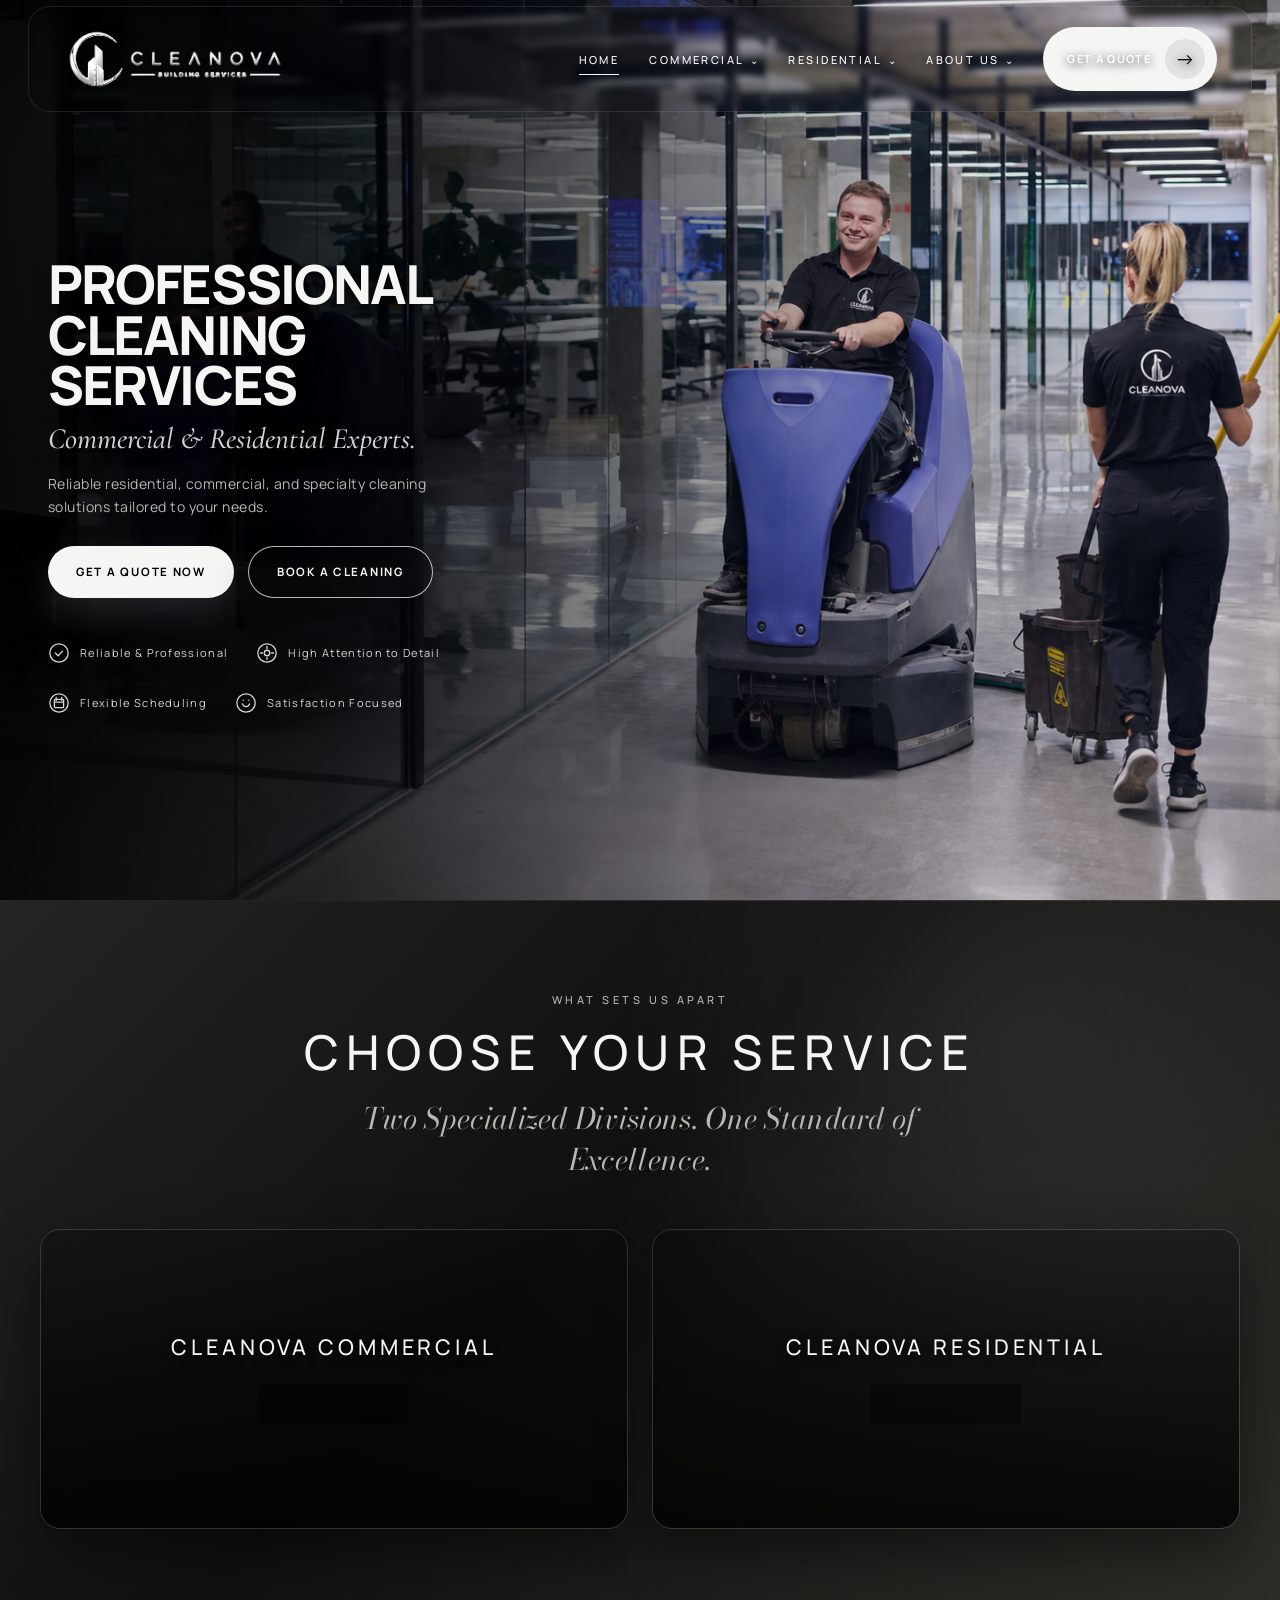
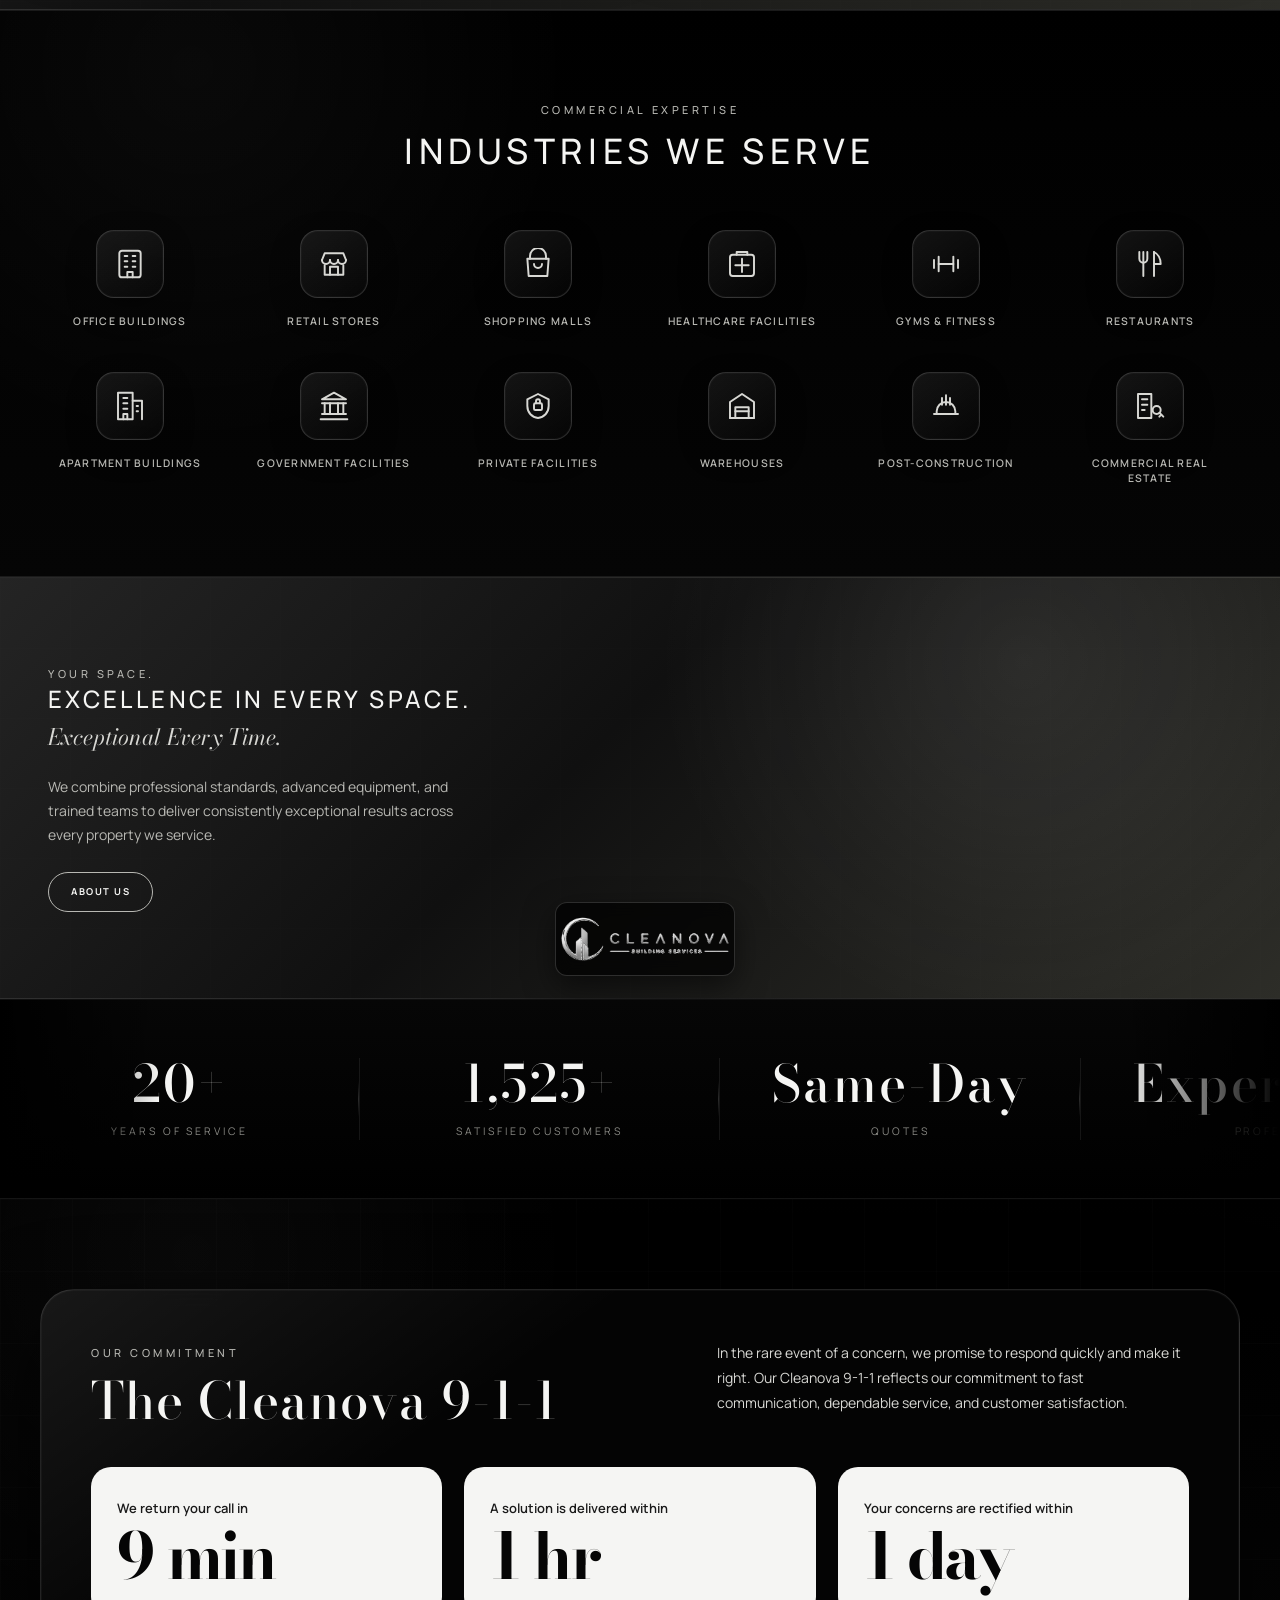
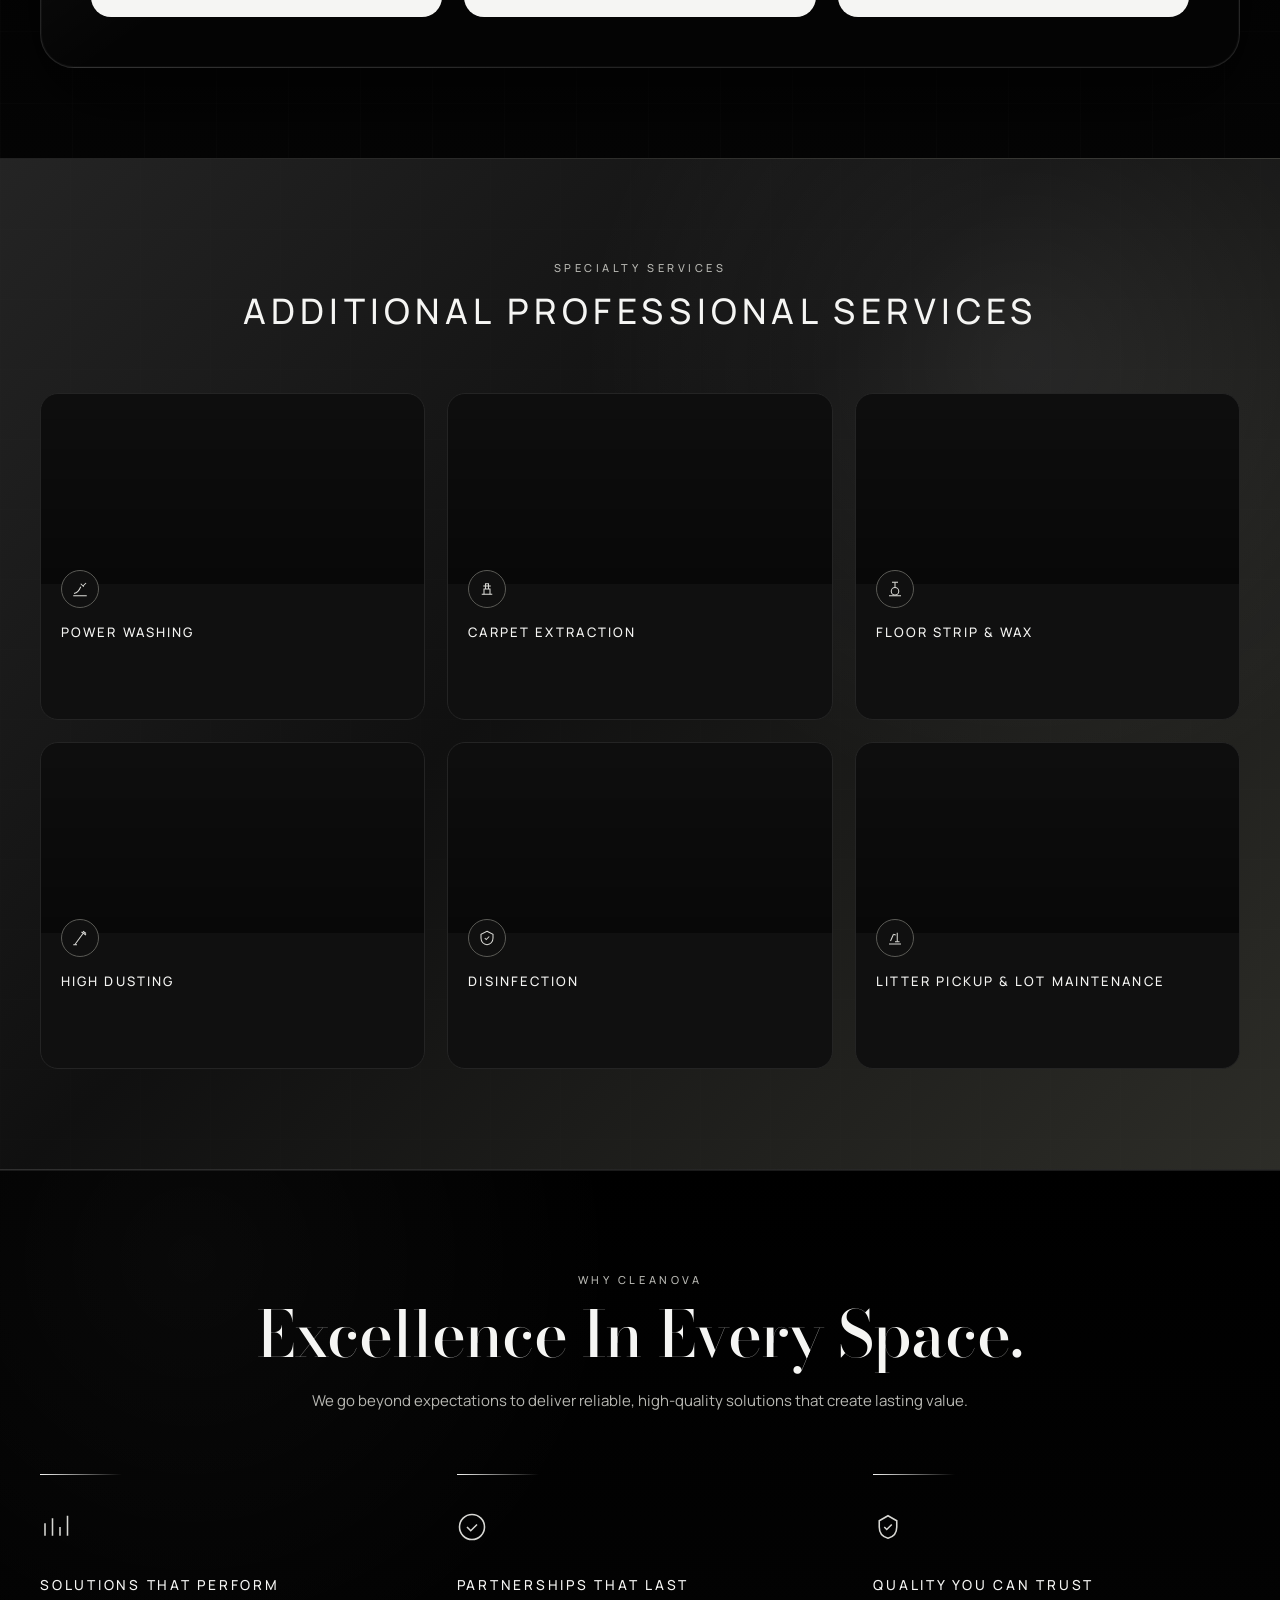
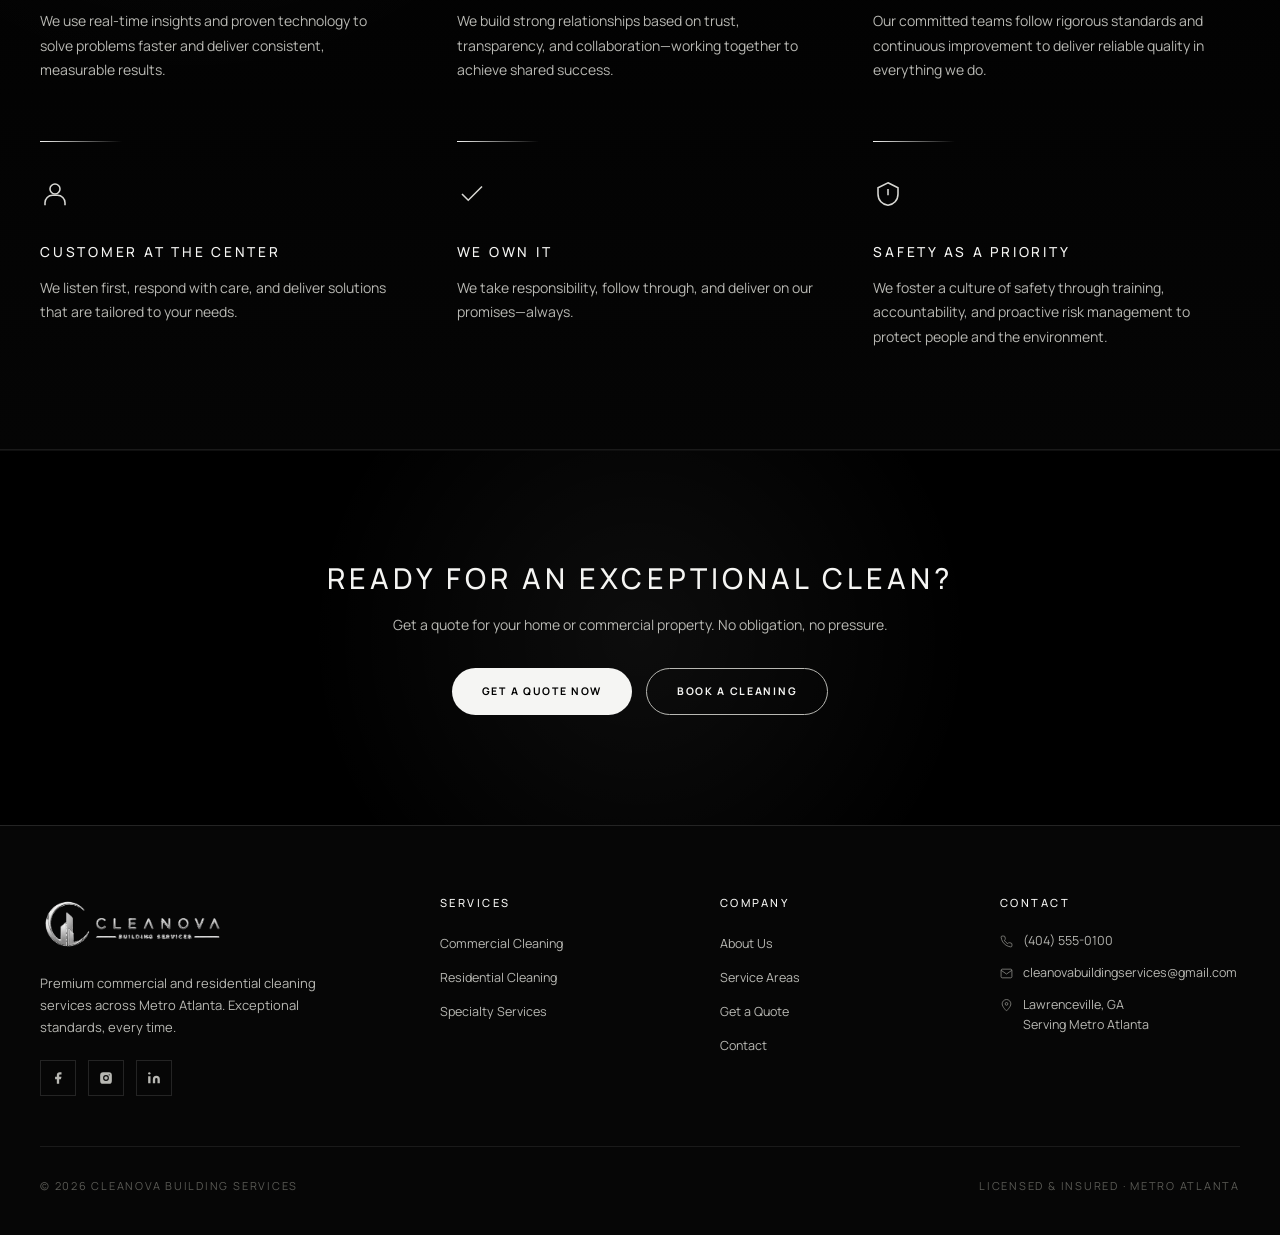
==== commit fae19301: "Update index.html" ====
--- a/index.html
+++ b/index.html
@@ -476,7 +476,10 @@
       <h2>Additional Professional Services</h2>
     </div>
 
-    <div class="panel-grid specialty-grid">
+    <div
+  class="panel-grid specialty-grid"
+  id="specialty-services-slider"
+>
 
       <!-- POWER WASHING -->
       <div
--- a/styles.css
+++ b/styles.css
@@ -4317,7 +4317,7 @@
       Slight enlargement creates enough horizontal crop
       to move the people toward the right.
     */
-    background-size: auto 108%;
+    background-size: 100% auto;
     background-position: left center;
     background-repeat: no-repeat;
   }
@@ -5129,3 +5129,1255 @@
   background-position: center 42%;
   background-repeat: no-repeat;
 }
+/* Specialty services: balanced 3 by 2 layout */
+.specialty-grid {
+  grid-template-columns: repeat(3, minmax(0, 1fr));
+  gap: 22px;
+}
+
+.specialty-grid .panel-card {
+  min-width: 0;
+}
+
+.specialty-grid .panel-image {
+  height: 190px;
+}
+
+.specialty-grid .panel-body {
+  min-height: 135px;
+}
+
+.specialty-grid .panel-card h3 {
+  min-height: 2.7em;
+  display: flex;
+  align-items: flex-start;
+}
+
+@media (max-width: 1000px) {
+  .specialty-grid {
+    grid-template-columns: repeat(2, minmax(0, 1fr));
+  }
+}
+
+@media (max-width: 600px) {
+  .specialty-grid {
+    display: flex;
+  }
+}
+
+/* ==========================================
+   FINAL RESPONSIVE HERO IMAGE FIX
+   ========================================== */
+
+.hero {
+  position: relative;
+  width: 100%;
+  min-height: 100svh;
+  overflow: hidden;
+  background: #000;
+}
+
+/* Image always fills the complete hero */
+.hero::before {
+  content: '';
+  position: absolute;
+  inset: 0;
+
+  background-image: url('cleanova-hero2.png');
+  background-size: cover;
+  background-position: 58% center;
+  background-repeat: no-repeat;
+
+  transform: none;
+  z-index: 0;
+}
+
+/* Darker only behind the text */
+.hero::after {
+  content: '';
+  position: absolute;
+  inset: 0;
+
+  background:
+    linear-gradient(
+      90deg,
+      rgba(0, 0, 0, 0.92) 0%,
+      rgba(0, 0, 0, 0.78) 26%,
+      rgba(0, 0, 0, 0.48) 47%,
+      rgba(0, 0, 0, 0.13) 72%,
+      rgba(0, 0, 0, 0.03) 100%
+    );
+
+  z-index: 1;
+}
+
+.hero-inner {
+  position: relative;
+  z-index: 2;
+  width: 100%;
+}
+
+/* Desktop positioning */
+@media (min-width: 901px) {
+  .hero {
+    padding: 145px 48px 72px;
+  }
+
+  .hero::before {
+    background-size: cover;
+    background-position: 58% center;
+  }
+
+  .hero-content {
+    max-width: 570px;
+  }
+}
+
+/* Tablet */
+@media (max-width: 900px) {
+  .hero {
+    min-height: 100svh;
+    padding: 125px 26px 64px;
+    align-items: center;
+  }
+
+  .hero::before {
+    background-size: cover;
+    background-position: 63% center;
+  }
+
+  .hero::after {
+    background:
+      linear-gradient(
+        90deg,
+        rgba(0, 0, 0, 0.92) 0%,
+        rgba(0, 0, 0, 0.70) 55%,
+        rgba(0, 0, 0, 0.25) 100%
+      );
+  }
+
+  .hero-content {
+    max-width: 500px;
+  }
+
+  .hero h1 {
+    font-size: clamp(2.8rem, 8vw, 4rem);
+  }
+}
+
+/* Mobile */
+@media (max-width: 600px) {
+  .hero {
+    min-height: auto;
+    padding: 118px 20px 48px;
+    align-items: flex-start;
+  }
+
+  .hero::before {
+    background-size: cover;
+
+    /* Shows the workers rather than only the glass wall */
+    background-position: 66% center;
+  }
+
+  /* Stronger overlay for mobile readability */
+  .hero::after {
+    background:
+      linear-gradient(
+        180deg,
+        rgba(0, 0, 0, 0.48) 0%,
+        rgba(0, 0, 0, 0.67) 35%,
+        rgba(0, 0, 0, 0.91) 100%
+      ),
+      linear-gradient(
+        90deg,
+        rgba(0, 0, 0, 0.76) 0%,
+        rgba(0, 0, 0, 0.28) 100%
+      );
+  }
+
+  .hero-content {
+    width: 100%;
+    max-width: 100%;
+  }
+
+  .hero h1 {
+    max-width: 360px;
+    font-size: clamp(2.65rem, 12vw, 3.55rem);
+    line-height: 0.96;
+  }
+
+  .hero h1 .light {
+    max-width: 330px;
+    font-size: 0.56em;
+    line-height: 1.08;
+  }
+
+  .hero-desc {
+    max-width: 330px;
+    font-size: 14px;
+    line-height: 1.55;
+  }
+
+  .hero-actions {
+    flex-direction: column;
+    align-items: stretch;
+    gap: 12px;
+    max-width: 330px;
+    margin-bottom: 34px;
+  }
+
+  .hero-actions .btn {
+    width: 100%;
+    min-height: 54px;
+  }
+
+  .hero-features {
+    display: grid;
+    grid-template-columns: 1fr 1fr;
+    gap: 18px 14px;
+    max-width: 360px;
+  }
+
+  .hero-feature {
+    align-items: flex-start;
+    font-size: 9px;
+    line-height: 1.45;
+    letter-spacing: 0.08em;
+  }
+
+  .hero-feature svg {
+    width: 19px;
+    height: 19px;
+    flex-shrink: 0;
+  }
+}
+
+/* Very small phones */
+@media (max-width: 390px) {
+  .hero::before {
+    background-position: 69% center;
+  }
+
+  .hero h1 {
+    font-size: 2.5rem;
+  }
+
+  .hero-features {
+    grid-template-columns: 1fr;
+  }
+}
+
+/* ==========================================
+   ABOUT SECTION — FIT INSIDE VIEWPORT
+   ========================================== */
+
+.about-company {
+  padding: 70px 32px;
+}
+
+.about-company .section-inner {
+  max-width: 1480px;
+}
+
+/* Keep the full design inside one clean frame */
+.about-company-shell {
+  grid-template-columns: 48% 52%;
+  align-items: stretch;
+
+  max-height: none;
+  min-height: 620px;
+
+  overflow: visible;
+  border-radius: 28px;
+}
+
+/* Make the text column more compact */
+.about-company-text {
+  padding: 54px 52px;
+  justify-content: center;
+}
+
+.about-company-text h2 {
+  margin-bottom: 20px;
+
+  font-size: clamp(2rem, 3.1vw, 3.25rem);
+  line-height: 1.04;
+}
+
+.about-company-text h2 em {
+  margin-top: 10px;
+  font-size: 0.58em;
+}
+
+.about-company-lead {
+  margin-bottom: 22px;
+  font-size: 16px;
+  line-height: 1.7;
+}
+
+.about-company-copy {
+  gap: 13px;
+  margin-bottom: 25px;
+}
+
+.about-company-copy p {
+  font-size: 14px;
+  line-height: 1.68;
+}
+
+.about-company-highlights {
+  gap: 9px;
+  margin-bottom: 24px;
+}
+
+.about-highlight {
+  padding: 9px 13px;
+  font-size: 9.5px;
+}
+
+/* Stop the picture from becoming excessively tall */
+.about-company-visual {
+  min-height: 620px;
+  height: auto;
+
+  background-size: cover;
+  background-position: center 35%;
+
+  border-radius: 0 28px 28px 0;
+}
+
+/* Smaller logo panel */
+.team-logo-card {
+  top: 22px;
+  padding: 13px 20px;
+  border-radius: 16px;
+}
+
+.team-logo-card img {
+  width: 190px;
+}
+
+/* Keep floating cards inside the picture */
+.about-floating-card {
+  max-width: 225px;
+  padding: 15px 16px;
+
+  border-radius: 15px;
+}
+
+.about-floating-card-top {
+  left: 22px;
+  bottom: 100px;
+}
+
+.about-floating-card-bottom {
+  right: 22px;
+  bottom: 22px;
+}
+
+.about-floating-card strong {
+  font-size: 15px;
+  line-height: 1.35;
+}
+
+.small-label {
+  font-size: 8.5px;
+}
+
+/* Medium screens */
+@media (max-width: 1100px) {
+  .about-company-shell {
+    grid-template-columns: 1fr;
+  }
+
+  .about-company-text {
+    padding: 52px 42px;
+  }
+
+  .about-company-visual {
+    min-height: 560px;
+    border-radius: 0 0 28px 28px;
+    background-position: center 30%;
+  }
+}
+
+/* Phones */
+@media (max-width: 700px) {
+  .about-company {
+    padding: 50px 16px;
+  }
+
+  .about-company-shell {
+    border-radius: 20px;
+  }
+
+  .about-company-text {
+    padding: 38px 22px;
+  }
+
+  .about-company-text h2 {
+    font-size: clamp(1.9rem, 9vw, 2.7rem);
+  }
+
+  .about-company-lead {
+    font-size: 14px;
+  }
+
+  .about-company-copy p {
+    font-size: 13px;
+  }
+
+  .about-company-visual {
+    min-height: 440px;
+    border-radius: 0 0 20px 20px;
+    background-position: center top;
+  }
+
+  .team-logo-card {
+    top: 16px;
+    padding: 10px 15px;
+  }
+
+  .team-logo-card img {
+    width: 145px;
+  }
+
+  .about-floating-card {
+    max-width: 180px;
+    padding: 12px;
+  }
+
+  .about-floating-card-top {
+    left: 12px;
+    bottom: 82px;
+  }
+
+  .about-floating-card-bottom {
+    right: 12px;
+    bottom: 12px;
+  }
+
+  .about-floating-card strong {
+    font-size: 12px;
+  }
+}
+
+/* ==========================================
+   TAILORED FACILITY LOBBY IMAGE
+   ========================================== */
+
+.facility-lobby-image {
+  position: relative;
+  min-height: 470px;
+  background-size: cover;
+  background-position: center;
+  background-repeat: no-repeat;
+}
+
+/* Cleanova logo displayed like lobby branding */
+.facility-lobby-image::before {
+  content: '';
+  position: absolute;
+  z-index: 3;
+
+  top: 30px;
+  left: 50%;
+  transform: translateX(-50%);
+
+  width: 230px;
+  height: 78px;
+
+  background:
+    rgba(0, 0, 0, 0.82)
+    url('logo-side.png')
+    center / 185px auto
+    no-repeat;
+
+  border: 1px solid rgba(255, 255, 255, 0.16);
+  border-radius: 16px;
+
+  box-shadow: 0 18px 45px rgba(0, 0, 0, 0.5);
+
+  backdrop-filter: blur(10px);
+  -webkit-backdrop-filter: blur(10px);
+}
+
+/* Preserve the existing image gradient */
+.facility-lobby-image::after {
+  z-index: 1;
+  background: linear-gradient(
+    90deg,
+    rgba(0, 0, 0, 0.20),
+    rgba(0, 0, 0, 0)
+  );
+}
+
+@media (max-width: 700px) {
+  .facility-lobby-image {
+    min-height: 340px;
+  }
+
+  .facility-lobby-image::before {
+    top: 18px;
+    width: 185px;
+    height: 62px;
+    background-size: 145px auto;
+  }
+}
+/* ==========================================
+   CLICKABLE COMMERCIAL INDUSTRY CARDS
+   ========================================== */
+
+#commercial-industries .panel-card {
+  position: relative;
+  cursor: pointer;
+}
+
+#commercial-industries .panel-card::before {
+  content: 'View details';
+
+  position: absolute;
+  z-index: 5;
+  top: 12px;
+  right: 12px;
+
+  padding: 7px 11px;
+
+  border: 1px solid rgba(255, 255, 255, 0.16);
+  border-radius: 999px;
+
+  background: rgba(0, 0, 0, 0.72);
+  color: var(--silver-100);
+
+  font-size: 8px;
+  font-weight: 700;
+  letter-spacing: 0.14em;
+  text-transform: uppercase;
+
+  opacity: 0;
+  transform: translateY(-5px);
+
+  transition:
+    opacity 0.25s ease,
+    transform 0.25s ease;
+
+  backdrop-filter: blur(8px);
+  -webkit-backdrop-filter: blur(8px);
+}
+
+#commercial-industries .panel-card:hover::before,
+#commercial-industries .panel-card:focus-visible::before {
+  opacity: 1;
+  transform: translateY(0);
+}
+
+#commercial-industries .panel-card:focus-visible {
+  outline: 2px solid var(--silver-200);
+  outline-offset: 4px;
+}
+
+@media (max-width: 700px) {
+  #commercial-industries .panel-card::before {
+    opacity: 1;
+    transform: none;
+  }
+}
+
+/* ==========================================
+   CLICKABLE RESIDENTIAL SERVICE CARDS
+   ========================================== */
+
+#residential-services .panel-card {
+  position: relative;
+  cursor: pointer;
+}
+
+#residential-services .panel-card::before {
+  content: 'View details';
+
+  position: absolute;
+  z-index: 5;
+  top: 12px;
+  right: 12px;
+
+  padding: 7px 11px;
+
+  border: 1px solid rgba(255, 255, 255, 0.16);
+  border-radius: 999px;
+
+  background: rgba(0, 0, 0, 0.72);
+  color: var(--silver-100);
+
+  font-size: 8px;
+  font-weight: 700;
+  line-height: 1;
+  letter-spacing: 0.14em;
+  text-transform: uppercase;
+
+  opacity: 0;
+  transform: translateY(-5px);
+
+  transition:
+    opacity 0.25s ease,
+    transform 0.25s ease;
+
+  backdrop-filter: blur(8px);
+  -webkit-backdrop-filter: blur(8px);
+}
+
+#residential-services .panel-card:hover::before,
+#residential-services .panel-card:focus-visible::before {
+  opacity: 1;
+  transform: translateY(0);
+}
+
+#residential-services .panel-card:focus-visible {
+  outline: 2px solid var(--silver-200);
+  outline-offset: 4px;
+}
+
+/* Keep Schedule link above the clickable card */
+#residential-services .learn-more {
+  position: relative;
+  z-index: 6;
+}
+
+@media (max-width: 700px) {
+  #residential-services .panel-card::before {
+    opacity: 1;
+    transform: none;
+  }
+}
+
+/* ==========================================
+   COMMERCIAL CLIENTS
+   ========================================== */
+
+.client-section {
+  position: relative;
+  padding: 88px 40px;
+
+  background:
+    radial-gradient(
+      circle at 50% 0%,
+      rgba(255, 255, 255, 0.055),
+      transparent 42%
+    ),
+    linear-gradient(
+      180deg,
+      #050505 0%,
+      #0a0a0a 100%
+    );
+
+  border-bottom: 1px solid var(--line-soft);
+}
+
+.client-section-header {
+  max-width: 760px;
+  margin: 0 auto 48px;
+  text-align: center;
+}
+
+.client-section-header .eyebrow {
+  display: block;
+  margin-bottom: 14px;
+}
+
+.client-section-header h2 {
+  margin-bottom: 18px;
+}
+
+.client-section-header p {
+  max-width: 610px;
+  margin: 0 auto;
+  line-height: 1.75;
+}
+
+.client-grid {
+  display: grid;
+  grid-template-columns: repeat(3, minmax(0, 1fr));
+  gap: 16px;
+
+  max-width: 1200px;
+  margin: 0 auto;
+}
+
+.client-card {
+  position: relative;
+  min-height: 150px;
+  overflow: hidden;
+
+  display: flex;
+  flex-direction: column;
+  justify-content: flex-end;
+
+  padding: 28px 26px;
+
+  border: 1px solid rgba(255, 255, 255, 0.10);
+  border-radius: 18px;
+
+  background:
+    linear-gradient(
+      145deg,
+      rgba(255, 255, 255, 0.075),
+      rgba(255, 255, 255, 0.012)
+    ),
+    #0b0b0b;
+
+  transition:
+    transform 0.3s ease,
+    border-color 0.3s ease,
+    box-shadow 0.3s ease;
+}
+
+.client-card::after {
+  content: '';
+
+  position: absolute;
+  top: 0;
+  left: 0;
+
+  width: 100%;
+  height: 2px;
+
+  background: linear-gradient(
+    90deg,
+    transparent,
+    rgba(255, 255, 255, 0.65),
+    transparent
+  );
+
+  opacity: 0;
+  transition: opacity 0.3s ease;
+}
+
+.client-card:hover {
+  transform: translateY(-6px);
+  border-color: rgba(255, 255, 255, 0.28);
+
+  box-shadow:
+    0 20px 45px rgba(0, 0, 0, 0.48),
+    0 0 24px rgba(255, 255, 255, 0.035);
+}
+
+.client-card:hover::after {
+  opacity: 1;
+}
+
+.client-number {
+  margin-bottom: 20px;
+
+  color: var(--silver-500);
+  font-family: var(--font-display);
+  font-size: 1.8rem;
+  font-style: italic;
+  line-height: 1;
+}
+
+.client-card h3 {
+  margin: 0;
+
+  color: var(--silver-100);
+  font-size: 0.82rem;
+  line-height: 1.55;
+  letter-spacing: 0.15em;
+}
+
+@media (max-width: 900px) {
+  .client-grid {
+    grid-template-columns: repeat(2, minmax(0, 1fr));
+  }
+}
+
+@media (max-width: 560px) {
+  .client-section {
+    padding: 68px 20px;
+  }
+
+  .client-grid {
+    grid-template-columns: 1fr;
+  }
+
+  .client-card {
+    min-height: 125px;
+  }
+}
+
+#moveout .panel-image {
+  background-position: center 55% !important;
+}
+
+#private .panel-image {
+  background-position: center 48% !important;
+  filter: grayscale(100%) brightness(0.76) contrast(1.12);
+}
+
+#private:hover .panel-image {
+  filter: grayscale(0%) brightness(0.90) contrast(1.06);
+}
+
+/* ==========================================
+   COMMERCIAL CLIENTS — THIN COLOR SLIDER
+   ========================================== */
+
+.client-section {
+  position: relative;
+  padding: 70px 40px 60px;
+
+  background:
+    radial-gradient(
+      circle at 50% 0%,
+      rgba(255, 255, 255, 0.045),
+      transparent 40%
+    ),
+    linear-gradient(
+      180deg,
+      #050505 0%,
+      #0a0a0a 100%
+    );
+
+  border-bottom: 1px solid var(--line-soft);
+}
+
+.client-section-header {
+  max-width: 880px;
+  margin: 0 auto 30px;
+  text-align: center;
+}
+
+.client-section-header .eyebrow {
+  display: block;
+  margin-bottom: 12px;
+}
+
+.client-section-header h2 {
+  margin-bottom: 14px;
+  font-size: clamp(2rem, 4vw, 3.6rem);
+  line-height: 1.05;
+}
+
+.client-section-header p {
+  max-width: 700px;
+  margin: 0 auto;
+  color: var(--silver-300);
+  line-height: 1.7;
+}
+
+/* Outer slider frame */
+.client-marquee {
+  position: relative;
+  overflow: hidden;
+  width: 100%;
+  padding: 14px 0;
+  mask-image: linear-gradient(
+    to right,
+    transparent 0%,
+    black 8%,
+    black 92%,
+    transparent 100%
+  );
+  -webkit-mask-image: linear-gradient(
+    to right,
+    transparent 0%,
+    black 8%,
+    black 92%,
+    transparent 100%
+  );
+}
+
+/* Sliding row */
+.client-track {
+  display: flex;
+  align-items: center;
+  gap: 16px;
+  width: max-content;
+  animation: clientSlide 30s linear infinite;
+}
+
+.client-marquee:hover .client-track {
+  animation-play-state: paused;
+}
+
+/* Thin colored client blocks */
+.client-pill {
+  flex: 0 0 auto;
+  min-width: 290px;
+  height: 74px;
+
+  display: flex;
+  align-items: center;
+  gap: 16px;
+
+  padding: 0 22px;
+
+  border-radius: 999px;
+  border: 1px solid rgba(255, 255, 255, 0.10);
+
+  color: #fff;
+  box-shadow:
+    0 16px 34px rgba(0, 0, 0, 0.28),
+    inset 0 1px 0 rgba(255, 255, 255, 0.08);
+
+  transition:
+    transform 0.25s ease,
+    box-shadow 0.25s ease,
+    border-color 0.25s ease;
+}
+
+.client-pill:hover {
+  transform: translateY(-3px);
+  border-color: rgba(255, 255, 255, 0.22);
+  box-shadow:
+    0 20px 42px rgba(0, 0, 0, 0.34),
+    inset 0 1px 0 rgba(255, 255, 255, 0.1);
+}
+
+.client-index {
+  flex-shrink: 0;
+
+  color: rgba(255, 255, 255, 0.78);
+  font-family: var(--font-display);
+  font-size: 1.55rem;
+  font-style: italic;
+  line-height: 1;
+}
+
+.client-name {
+  color: #fff;
+  font-size: 12px;
+  font-weight: 700;
+  letter-spacing: 0.12em;
+  text-transform: uppercase;
+  line-height: 1.4;
+  white-space: nowrap;
+}
+
+/* Accent colors */
+.accent-gold {
+  background:
+    linear-gradient(135deg, rgba(181, 140, 65, 0.32), rgba(30, 22, 8, 0.92));
+}
+
+.accent-blue {
+  background:
+    linear-gradient(135deg, rgba(63, 114, 219, 0.32), rgba(9, 18, 40, 0.92));
+}
+
+.accent-green {
+  background:
+    linear-gradient(135deg, rgba(55, 160, 107, 0.30), rgba(10, 30, 22, 0.92));
+}
+
+.accent-red {
+  background:
+    linear-gradient(135deg, rgba(184, 58, 68, 0.30), rgba(35, 10, 14, 0.92));
+}
+
+.accent-purple {
+  background:
+    linear-gradient(135deg, rgba(121, 84, 181, 0.30), rgba(23, 13, 35, 0.92));
+}
+
+.accent-silver {
+  background:
+    linear-gradient(135deg, rgba(160, 160, 160, 0.22), rgba(20, 20, 20, 0.94));
+}
+
+/* Sliding animation */
+@keyframes clientSlide {
+  from {
+    transform: translateX(0);
+  }
+  to {
+    transform: translateX(calc(-50% - 8px));
+  }
+}
+
+/* Tablet */
+@media (max-width: 900px) {
+  .client-section {
+    padding: 60px 24px 50px;
+  }
+
+  .client-pill {
+    min-width: 250px;
+    height: 68px;
+    padding: 0 18px;
+  }
+
+  .client-name {
+    font-size: 11px;
+  }
+}
+
+/* Mobile */
+@media (max-width: 600px) {
+  .client-section {
+    padding: 52px 18px 42px;
+  }
+
+  .client-section-header {
+    margin-bottom: 20px;
+  }
+
+  .client-pill {
+    min-width: 220px;
+    height: 62px;
+    gap: 12px;
+    padding: 0 16px;
+  }
+
+  .client-index {
+    font-size: 1.25rem;
+  }
+
+  .client-name {
+    font-size: 10px;
+    letter-spacing: 0.09em;
+  }
+
+  .client-track {
+    gap: 12px;
+    animation-duration: 24s;
+  }
+}
+
+/* ==========================================
+   CLIENT SLIDER — SLIMMER VERSION
+   ========================================== */
+
+.client-section {
+  padding: 52px 40px 42px;
+}
+
+.client-section-header {
+  max-width: 900px;
+  margin: 0 auto 22px;
+  text-align: center;
+}
+
+.client-section-header .eyebrow {
+  display: block;
+  margin-bottom: 10px;
+}
+
+.client-section-header h2 {
+  margin-bottom: 10px;
+  font-size: clamp(2rem, 4vw, 3.3rem);
+  line-height: 1.05;
+  letter-spacing: 0.08em;
+}
+
+.client-section-header p {
+  max-width: 620px;
+  margin: 0 auto;
+  font-size: 15px;
+  line-height: 1.6;
+}
+
+.client-marquee {
+  padding: 8px 0;
+}
+
+.client-track {
+  display: flex;
+  align-items: center;
+  gap: 14px;
+  width: max-content;
+  animation: clientSlide 30s linear infinite;
+}
+
+.client-pill {
+  flex: 0 0 auto;
+  min-width: 240px;
+  height: 58px;
+
+  display: flex;
+  align-items: center;
+  justify-content: center;
+
+  padding: 0 18px;
+
+  border-radius: 999px;
+  border: 1px solid rgba(255, 255, 255, 0.10);
+
+  box-shadow:
+    0 10px 24px rgba(0, 0, 0, 0.24),
+    inset 0 1px 0 rgba(255, 255, 255, 0.08);
+}
+
+.client-name {
+  color: #fff;
+  font-size: 11px;
+  font-weight: 700;
+  letter-spacing: 0.11em;
+  text-transform: uppercase;
+  line-height: 1.2;
+  white-space: nowrap;
+}
+
+/* No numbers anymore */
+.client-index {
+  display: none;
+}
+
+/* Mobile */
+@media (max-width: 900px) {
+  .client-section {
+    padding: 46px 24px 36px;
+  }
+
+  .client-pill {
+    min-width: 220px;
+    height: 54px;
+    padding: 0 16px;
+  }
+
+  .client-name {
+    font-size: 10px;
+  }
+}
+
+@media (max-width: 600px) {
+  .client-section {
+    padding: 40px 18px 32px;
+  }
+
+  .client-section-header h2 {
+    font-size: clamp(1.7rem, 8vw, 2.3rem);
+  }
+
+  .client-section-header p {
+    font-size: 14px;
+  }
+
+  .client-pill {
+    min-width: 200px;
+    height: 50px;
+    padding: 0 14px;
+  }
+
+  .client-name {
+    font-size: 9.5px;
+    letter-spacing: 0.08em;
+  }
+
+  .client-track {
+    gap: 10px;
+    animation-duration: 24s;
+  }
+}
+
+/* ==========================================
+   COMMERCIAL CARDS — MOBILE SWIPE
+   ========================================== */
+
+@media (max-width: 600px) {
+  #commercial-industries {
+    display: flex !important;
+    flex-wrap: nowrap !important;
+    justify-content: flex-start !important;
+
+    width: auto;
+    margin: 0 -20px;
+    padding: 0 20px 18px;
+
+    gap: 14px;
+
+    overflow-x: auto;
+    overflow-y: hidden;
+
+    scroll-snap-type: x mandatory;
+    scroll-padding-left: 20px;
+    overscroll-behavior-x: contain;
+
+    -webkit-overflow-scrolling: touch;
+    scrollbar-width: none;
+  }
+
+  #commercial-industries::-webkit-scrollbar {
+    display: none;
+  }
+
+  #commercial-industries .panel-card {
+    flex: 0 0 82vw !important;
+    width: 82vw !important;
+    max-width: 340px !important;
+    min-width: 270px;
+
+    scroll-snap-align: start;
+    scroll-snap-stop: always;
+  }
+
+  #commercial-industries .panel-image {
+    height: 180px;
+  }
+}
+
+/* ==========================================
+   CLIENT SLIDER — MANUAL MOBILE SWIPE
+   ========================================== */
+
+/* Mobile loop clones are hidden on desktop */
+.mobile-loop-clone {
+  display: none;
+}
+
+@media (max-width: 600px) {
+  .client-marquee {
+    width: auto;
+    margin: 0 -18px;
+    padding: 8px 18px 14px;
+
+    overflow-x: auto;
+    overflow-y: hidden;
+
+    scroll-snap-type: x mandatory;
+    scroll-padding-left: 18px;
+    scroll-behavior: auto;
+    overscroll-behavior-x: contain;
+
+    mask-image: none;
+    -webkit-mask-image: none;
+
+    scrollbar-width: none;
+    -webkit-overflow-scrolling: touch;
+  }
+
+  .client-marquee::-webkit-scrollbar {
+    display: none;
+  }
+
+  .client-track {
+    animation: none !important;
+    transform: none !important;
+
+    display: flex;
+    width: max-content;
+    gap: 10px;
+  }
+
+  .mobile-loop-clone {
+    display: flex;
+  }
+
+  .client-pill {
+    flex: 0 0 210px;
+    min-width: 210px;
+    width: 210px;
+    height: 50px;
+
+    padding: 0 14px;
+
+    scroll-snap-align: start;
+    scroll-snap-stop: always;
+  }
+
+  .client-name {
+    font-size: 9.5px;
+    line-height: 1.2;
+    letter-spacing: 0.08em;
+    white-space: nowrap;
+  }
+}
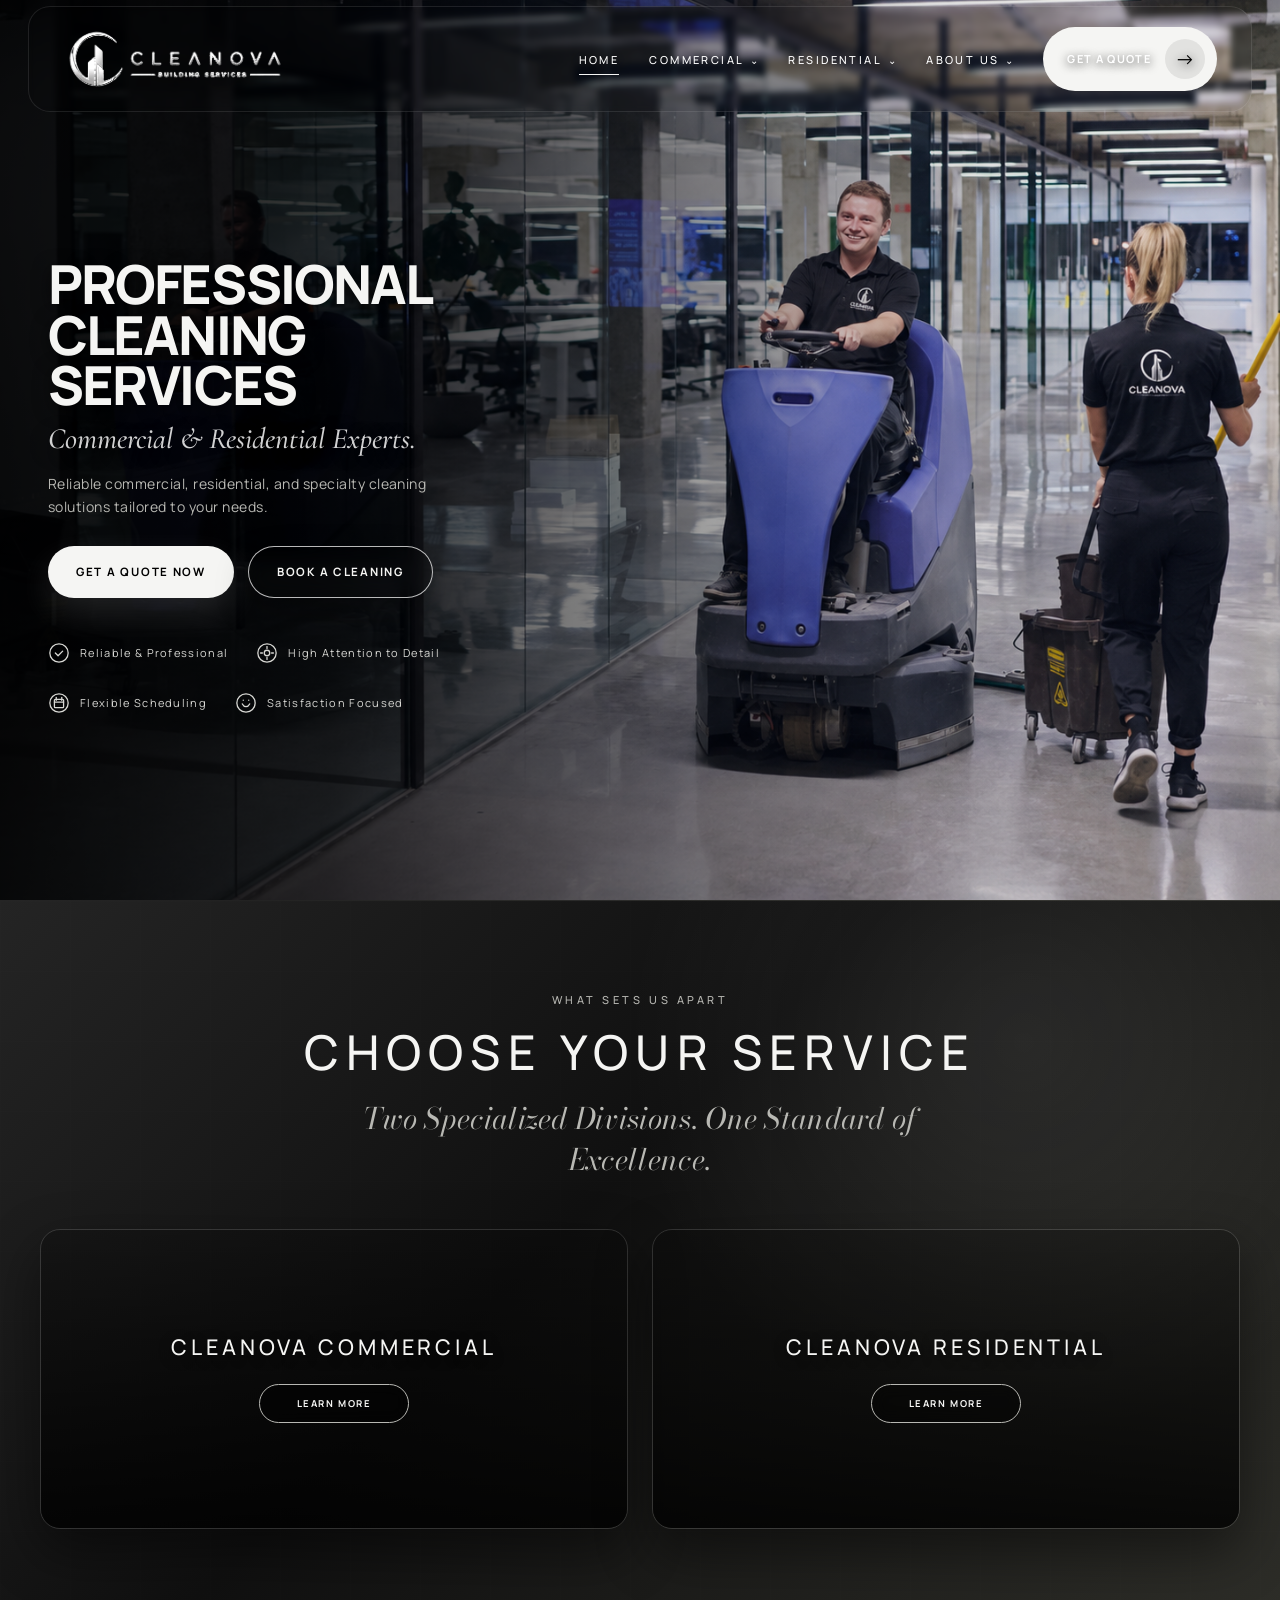
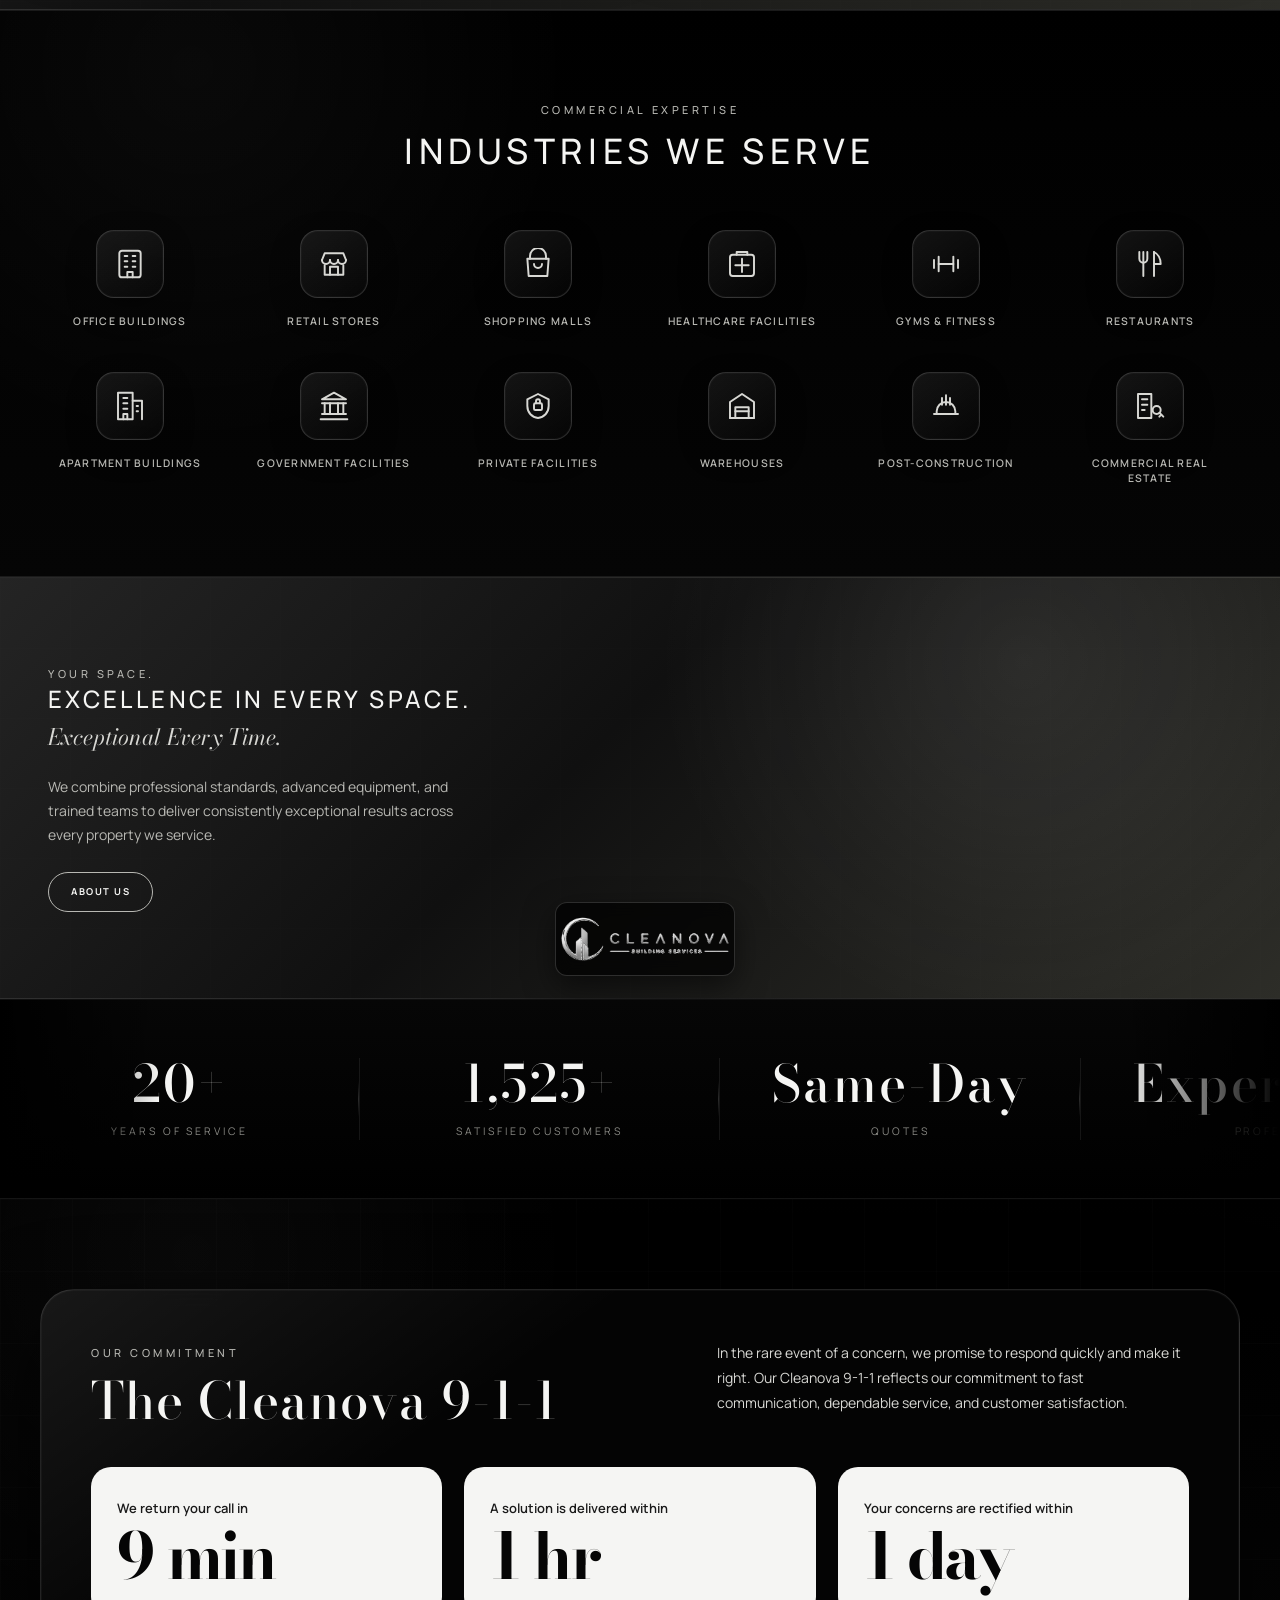
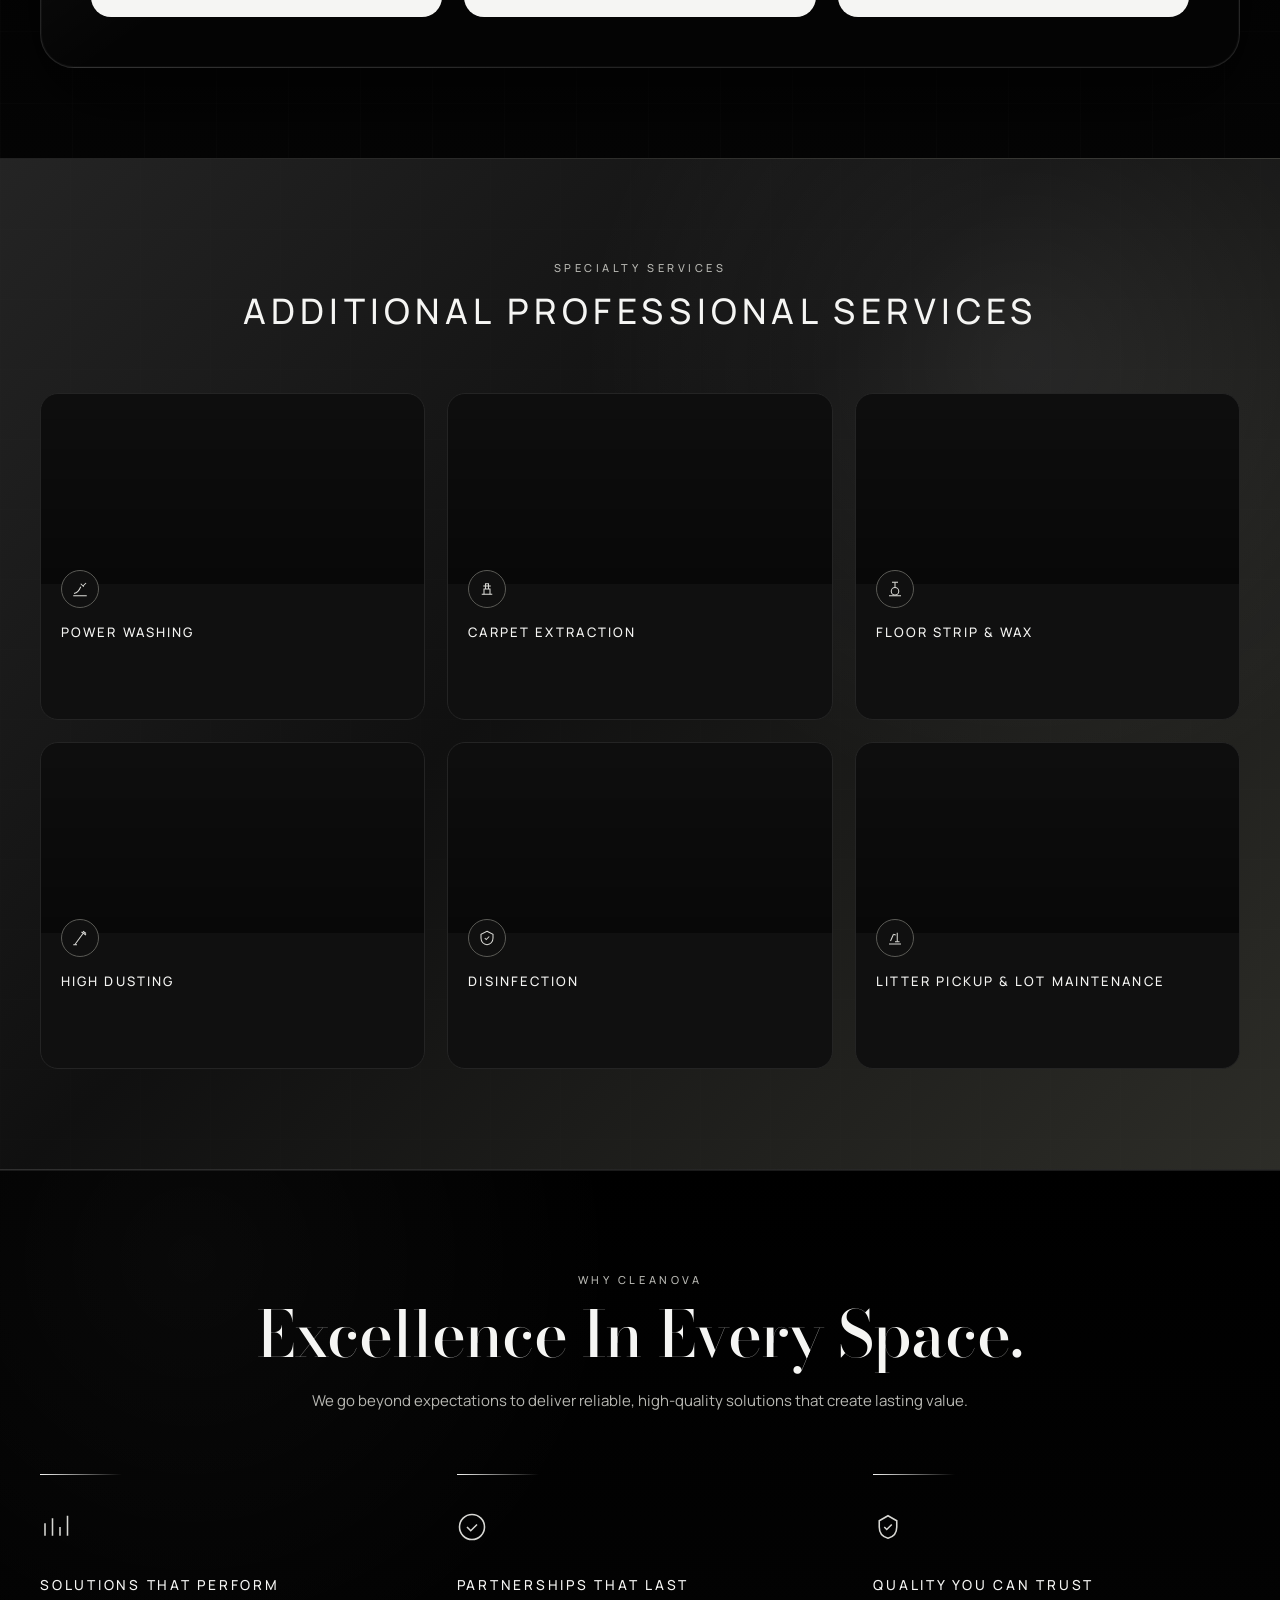
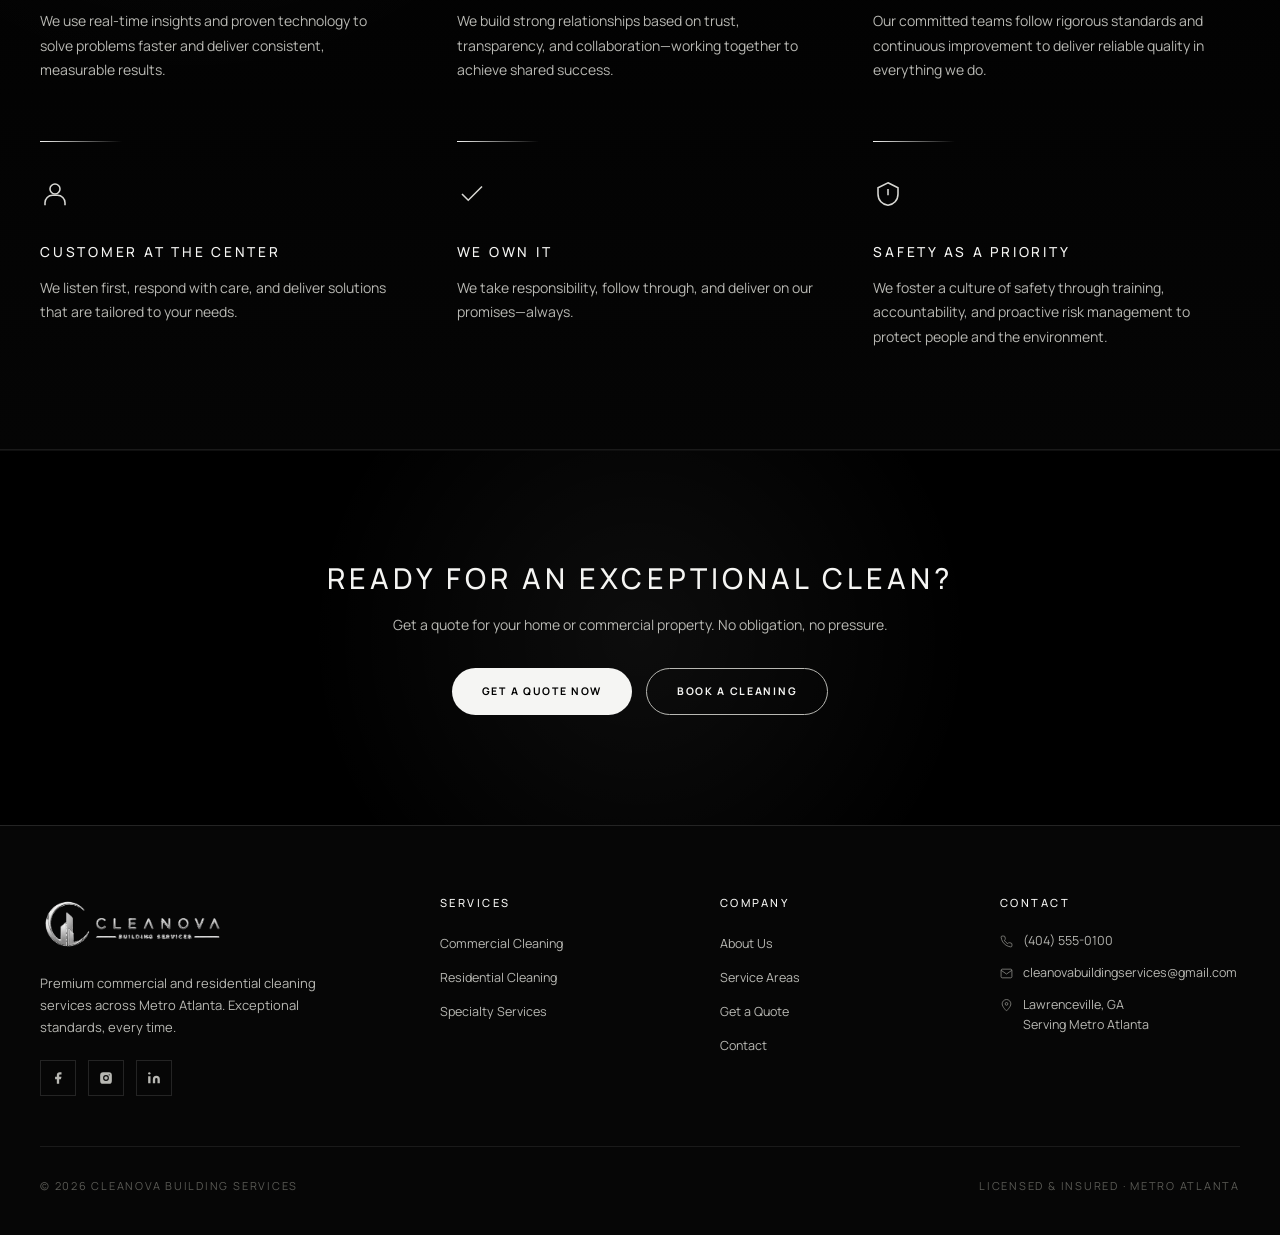
==== commit bf2944cc: "Update index.html" ====
--- a/index.html
+++ b/index.html
@@ -68,7 +68,7 @@
       </h1>
 
       <p class="hero-desc">
-        Reliable residential, commercial, and specialty cleaning solutions
+        Reliable commercial, residential, and specialty cleaning solutions
         tailored to your needs.
       </p>
 
--- a/styles.css
+++ b/styles.css
@@ -6381,3 +6381,944 @@
     white-space: nowrap;
   }
 }
+
+/* ==========================================
+   SPECIALTY SERVICES — MOBILE TWO-WAY LOOP
+   ========================================== */
+
+/* Loop copies should not appear on desktop */
+.specialty-loop-clone {
+  display: none;
+}
+
+@media (max-width: 600px) {
+  #specialty-services-slider {
+    display: flex !important;
+    flex-wrap: nowrap !important;
+    justify-content: flex-start !important;
+
+    width: auto;
+    margin: 0 -20px;
+    padding: 0 20px 18px;
+
+    gap: 14px;
+
+    overflow-x: auto;
+    overflow-y: hidden;
+
+    scroll-snap-type: x mandatory;
+    scroll-padding-left: 20px;
+    scroll-behavior: auto;
+
+    overscroll-behavior-x: contain;
+    -webkit-overflow-scrolling: touch;
+
+    scrollbar-width: none;
+  }
+
+  #specialty-services-slider::-webkit-scrollbar {
+    display: none;
+  }
+
+  #specialty-services-slider .panel-card,
+  #specialty-services-slider .specialty-loop-clone {
+    display: flex;
+
+    flex: 0 0 82vw !important;
+    width: 82vw !important;
+    min-width: 270px;
+    max-width: 340px !important;
+
+    scroll-snap-align: start;
+    scroll-snap-stop: always;
+  }
+
+  #specialty-services-slider .panel-image {
+    width: 100%;
+    height: 185px;
+  }
+}
+
+/* =========================================================
+   CLEANOVA — FINAL COMPACT MOBILE LAYOUT
+   Keep this at the absolute bottom of styles.css
+   ========================================================= */
+
+@media (max-width: 700px) {
+
+  /* -----------------------------------------
+     GLOBAL MOBILE SPACING AND TYPOGRAPHY
+     ----------------------------------------- */
+
+  .section,
+  .split-section,
+  .industries,
+  .commitment-section,
+  .client-section,
+  .service-bundle-section,
+  .about-company,
+  .testimonial-section,
+  .cta-strip {
+    padding: 46px 16px;
+  }
+
+  .section-header,
+  .industries-title,
+  .client-section-header {
+    margin-bottom: 24px;
+  }
+
+  .section-header .eyebrow,
+  .industries-title .eyebrow,
+  .client-section-header .eyebrow {
+    margin-bottom: 8px;
+  }
+
+  .eyebrow {
+    font-size: 8.5px;
+    line-height: 1.4;
+    letter-spacing: 0.22em;
+  }
+
+  .section-header h2,
+  .industries-title h2,
+  .client-section-header h2 {
+    font-size: clamp(1.4rem, 6vw, 1.85rem);
+    line-height: 1.14;
+    letter-spacing: 0.08em;
+    margin-bottom: 10px;
+  }
+
+  .section-header p,
+  .client-section-header p {
+    max-width: 34rem;
+    font-size: 12.5px;
+    line-height: 1.55;
+  }
+
+  /* Keep buttons readable and comfortably tappable */
+  .btn,
+  .btn-small,
+  .learn-more {
+    min-height: 44px;
+  }
+
+  .btn,
+  .btn-small {
+    padding: 10px 15px;
+    font-size: 8.5px;
+    letter-spacing: 0.11em;
+  }
+
+  /* Compact page banners on every inner page */
+  .page-head {
+    min-height: 245px;
+    padding: 118px 18px 46px;
+  }
+
+  .page-head h1 {
+    font-size: clamp(1.6rem, 7vw, 2.15rem);
+    line-height: 1.14;
+    letter-spacing: 0.09em;
+  }
+
+  .page-head p {
+    max-width: 340px;
+    font-size: 12.5px;
+    line-height: 1.55;
+  }
+
+
+  /* =====================================================
+     INDEX.HTML — CHOOSE YOUR SERVICE
+     Keep Commercial and Residential side by side
+     ===================================================== */
+
+  .split-section {
+    padding: 44px 12px;
+  }
+
+  .split-header {
+    margin-bottom: 22px;
+  }
+
+  .split-header h2 {
+    margin-bottom: 10px;
+  }
+
+  .split-subheading,
+  .split-statement {
+    max-width: 340px;
+    font-size: 12px;
+    line-height: 1.5;
+  }
+
+  /* The department pills add too much mobile height */
+  .department-points {
+    display: none;
+  }
+
+  .split-grid {
+    display: grid !important;
+    grid-template-columns: repeat(2, minmax(0, 1fr)) !important;
+    gap: 9px !important;
+    width: 100%;
+  }
+
+  .split-card {
+    min-width: 0;
+    min-height: 152px;
+    padding: 15px 9px;
+    border-radius: 14px;
+  }
+
+  .split-card h3 {
+    max-width: 130px;
+    margin-bottom: 12px;
+    font-size: clamp(0.68rem, 3.2vw, 0.84rem);
+    line-height: 1.35;
+    letter-spacing: 0.08em;
+  }
+
+  /* The image and service title already explain the choice */
+  .split-card p {
+    display: none;
+  }
+
+  .split-card .btn {
+    min-height: 40px;
+    padding: 8px 10px;
+    font-size: 7.8px;
+    letter-spacing: 0.08em;
+    white-space: normal;
+  }
+
+
+  /* =====================================================
+     INDEX.HTML — INDUSTRIES WE SERVE
+     Four compact icons per row
+     ===================================================== */
+
+  .industries {
+    padding: 42px 10px;
+  }
+
+  .industries-title {
+    margin-bottom: 26px;
+  }
+
+  .industries-row {
+    display: grid !important;
+    grid-template-columns: repeat(4, minmax(0, 1fr)) !important;
+    gap: 20px 7px !important;
+    width: 100%;
+  }
+
+  .industry-item {
+    gap: 8px;
+    min-width: 0;
+  }
+
+  /* New icon-container version */
+  .industry-icon {
+    width: 43px;
+    height: 43px;
+    border-radius: 12px;
+  }
+
+  .industry-icon svg {
+    width: 21px;
+    height: 21px;
+  }
+
+  /* Fallback for older HTML without .industry-icon */
+  .industry-item > svg {
+    width: 23px;
+    height: 23px;
+  }
+
+  .industry-item span {
+    max-width: 78px;
+    font-size: 8px;
+    line-height: 1.3;
+    letter-spacing: 0.055em;
+    text-transform: uppercase;
+    overflow-wrap: anywhere;
+  }
+
+
+  /* =====================================================
+     INDEX.HTML — CLEANOVA 9-1-1
+     Three compact cards in one row
+     ===================================================== */
+
+  .commitment-section {
+    padding: 42px 11px;
+  }
+
+  .commitment-panel {
+    padding: 18px 12px;
+    border-radius: 20px;
+  }
+
+  .commitment-top {
+    display: grid;
+    grid-template-columns: 1fr;
+    gap: 8px;
+    margin-bottom: 17px;
+  }
+
+  .commitment-top h2 {
+    margin-top: 5px;
+    font-size: clamp(1.55rem, 7vw, 2rem);
+    line-height: 1;
+  }
+
+  .commitment-top p {
+    max-width: none;
+    font-size: 11.5px;
+    line-height: 1.48;
+  }
+
+  .commitment-grid {
+    display: grid !important;
+    grid-template-columns: repeat(3, minmax(0, 1fr)) !important;
+    gap: 7px !important;
+  }
+
+  .commitment-card {
+    min-width: 0;
+    min-height: 88px;
+    padding: 11px 7px;
+    border-radius: 13px;
+    text-align: center;
+  }
+
+  .commitment-card span {
+    margin-bottom: 5px;
+    font-size: 8.5px;
+    line-height: 1.25;
+  }
+
+  .commitment-card strong {
+    font-size: clamp(1.4rem, 6vw, 1.85rem);
+    line-height: 1;
+    letter-spacing: -0.025em;
+  }
+
+
+  /* =====================================================
+     PANEL CAROUSELS
+     Commercial, Residential and Specialty Services
+     ===================================================== */
+
+  #commercial-industries,
+  #residential-services,
+  #specialty-services-slider {
+    display: flex !important;
+    flex-wrap: nowrap !important;
+    justify-content: flex-start !important;
+
+    width: auto;
+    margin-inline: -16px;
+    padding: 0 16px 14px;
+    gap: 11px;
+
+    overflow-x: auto;
+    overflow-y: hidden;
+
+    scroll-snap-type: x mandatory;
+    scroll-padding-inline: 16px;
+    overscroll-behavior-x: contain;
+    -webkit-overflow-scrolling: touch;
+
+    scrollbar-width: none;
+  }
+
+  #commercial-industries::-webkit-scrollbar,
+  #residential-services::-webkit-scrollbar,
+  #specialty-services-slider::-webkit-scrollbar {
+    display: none;
+  }
+
+  #commercial-industries .panel-card,
+  #residential-services .panel-card,
+  #specialty-services-slider .panel-card {
+    flex: 0 0 72vw !important;
+    width: 72vw !important;
+    min-width: 230px;
+    max-width: 278px !important;
+
+    border-radius: 16px;
+    scroll-snap-align: start;
+    scroll-snap-stop: always;
+  }
+
+  #commercial-industries .panel-image,
+  #residential-services .panel-image,
+  #specialty-services-slider .panel-image {
+    height: 140px;
+  }
+
+  #commercial-industries .panel-body,
+  #residential-services .panel-body,
+  #specialty-services-slider .panel-body {
+    min-height: 105px;
+    padding: 15px 14px 16px;
+  }
+
+  #commercial-industries .panel-icon,
+  #residential-services .panel-icon,
+  #specialty-services-slider .panel-icon {
+    width: 32px;
+    height: 32px;
+    margin-top: -31px;
+    margin-bottom: 10px;
+  }
+
+  #commercial-industries .panel-icon svg,
+  #residential-services .panel-icon svg,
+  #specialty-services-slider .panel-icon svg {
+    width: 15px;
+    height: 15px;
+  }
+
+  #commercial-industries .panel-card h3,
+  #residential-services .panel-card h3,
+  #specialty-services-slider .panel-card h3 {
+    min-height: 0;
+    margin-bottom: 7px;
+    font-size: 0.72rem;
+    line-height: 1.35;
+    letter-spacing: 0.1em;
+  }
+
+  #commercial-industries .learn-more,
+  #residential-services .learn-more,
+  #specialty-services-slider .service-click {
+    min-height: 30px;
+    margin-top: auto;
+    font-size: 8.5px;
+    letter-spacing: 0.12em;
+  }
+
+
+  /* =====================================================
+     COMMERCIAL CLIENTS
+     Variable widths so long client names do not overflow
+     ===================================================== */
+
+  .client-section {
+    padding: 42px 0 34px;
+  }
+
+  .client-section-header {
+    padding-inline: 16px;
+    margin-bottom: 18px;
+  }
+
+  .client-section-header h2 {
+    font-size: clamp(1.45rem, 7vw, 1.9rem);
+    white-space: nowrap;
+  }
+
+  .client-section-header p {
+    max-width: 330px;
+    font-size: 11.5px;
+  }
+
+  .client-marquee {
+    width: 100%;
+    margin: 0;
+    padding: 6px 16px 12px;
+
+    overflow-x: auto;
+    overflow-y: hidden;
+
+    mask-image: none;
+    -webkit-mask-image: none;
+  }
+
+  .client-track {
+    animation: none !important;
+    transform: none !important;
+    display: flex;
+    width: max-content;
+    gap: 9px;
+  }
+
+  .client-pill {
+    flex: 0 0 auto !important;
+
+    width: max-content !important;
+    min-width: 175px !important;
+    max-width: 82vw !important;
+    height: auto !important;
+    min-height: 50px;
+
+    padding: 9px 16px;
+    border-radius: 999px;
+
+    justify-content: center;
+    scroll-snap-align: start;
+  }
+
+  .client-name {
+    max-width: 100%;
+    font-size: 9.5px;
+    line-height: 1.3;
+    letter-spacing: 0.075em;
+
+    white-space: normal !important;
+    text-align: center;
+    overflow-wrap: anywhere;
+  }
+
+
+  /* =====================================================
+     COMMERCIAL — BUILT FOR THE FINAL IMPRESSION
+     Compact horizontal cards
+     ===================================================== */
+
+  .specialized-commercial {
+    padding: 44px 14px;
+  }
+
+  .specialized-commercial .section-header {
+    margin-bottom: 21px;
+  }
+
+  .specialized-commercial .section-header h2 {
+    font-size: clamp(1.35rem, 6vw, 1.7rem);
+  }
+
+  .specialized-commercial-grid {
+    display: flex !important;
+    grid-template-columns: none !important;
+
+    width: auto;
+    margin-inline: -14px;
+    padding: 0 14px 12px;
+    gap: 10px;
+
+    overflow-x: auto;
+    scroll-snap-type: x mandatory;
+    scrollbar-width: none;
+  }
+
+  .specialized-commercial-grid::-webkit-scrollbar {
+    display: none;
+  }
+
+  .service-detail-card {
+    flex: 0 0 78vw;
+    width: 78vw;
+    min-width: 240px;
+    max-width: 292px;
+
+    min-height: 0;
+    padding: 18px 16px;
+    border-radius: 15px;
+
+    scroll-snap-align: start;
+  }
+
+  .service-detail-card h4 {
+    margin-bottom: 5px;
+    font-size: 8px;
+    letter-spacing: 0.15em;
+  }
+
+  .service-detail-card h3 {
+    margin-bottom: 10px;
+    padding-bottom: 10px;
+    font-size: 0.75rem;
+    line-height: 1.35;
+    letter-spacing: 0.1em;
+  }
+
+  .service-detail-card p {
+    margin: 0 0 10px;
+    font-size: 11.5px;
+    line-height: 1.48;
+  }
+
+  .service-detail-card li {
+    padding: 4px 0;
+    font-size: 10.5px;
+    line-height: 1.4;
+  }
+
+  .service-detail-card .learn-more {
+    margin-top: 12px;
+    font-size: 8px;
+  }
+
+
+  /* =====================================================
+     COMMERCIAL + RESIDENTIAL FEATURE SECTIONS
+     Fleet bundle, Home + Car bundle, Tailored Facility
+     ===================================================== */
+
+  .service-bundle-section {
+    padding: 38px 14px;
+  }
+
+  .feature-bar,
+  .service-bundle {
+    display: grid !important;
+    grid-template-columns: 1fr !important;
+    border-radius: 18px;
+    overflow: hidden;
+  }
+
+  .feature-image {
+    min-height: 180px !important;
+    order: -1;
+  }
+
+  .bundle-image-grid {
+    order: -1;
+    display: grid;
+    grid-template-columns: 1fr 1fr;
+    min-height: 165px !important;
+  }
+
+  .bundle-photo {
+    min-height: 165px !important;
+  }
+
+  .feature-content,
+  .service-bundle .feature-content {
+    padding: 19px 16px !important;
+  }
+
+  .feature-content .eyebrow,
+  .service-bundle .eyebrow {
+    margin-bottom: 7px;
+  }
+
+  .feature-content h2,
+  .service-bundle h2 {
+    margin-bottom: 10px;
+    font-size: clamp(1.2rem, 5.7vw, 1.5rem);
+    line-height: 1.2;
+    letter-spacing: 0.075em;
+  }
+
+  .feature-content p,
+  .service-bundle p {
+    margin-bottom: 13px;
+    font-size: 11.8px;
+    line-height: 1.5;
+  }
+
+  .feature-list {
+    display: grid;
+    grid-template-columns: repeat(2, minmax(0, 1fr));
+    gap: 0 10px;
+    margin-bottom: 15px;
+  }
+
+  .feature-list li {
+    min-width: 0;
+    padding: 6px 0;
+    font-size: 10.5px;
+    line-height: 1.35;
+  }
+
+
+  /* =====================================================
+     ABOUT.HTML — PREMIUM ABOUT SECTION
+     ===================================================== */
+
+  .about-company {
+    padding: 42px 13px;
+  }
+
+  .about-company-shell {
+    display: grid;
+    grid-template-columns: 1fr !important;
+    min-height: 0;
+    border-radius: 20px;
+    overflow: hidden;
+  }
+
+  .about-company-text {
+    padding: 23px 18px;
+  }
+
+  .about-company-text .eyebrow {
+    margin-bottom: 8px;
+  }
+
+  .about-company-text h2 {
+    margin-bottom: 13px;
+    font-size: clamp(1.65rem, 7.6vw, 2.15rem);
+    line-height: 1.06;
+  }
+
+  .about-company-text h2 em {
+    margin-top: 7px;
+    font-size: 0.62em;
+    line-height: 1.15;
+  }
+
+  .about-company-lead {
+    margin-bottom: 14px;
+    font-size: 13px;
+    line-height: 1.52;
+  }
+
+  .about-company-copy {
+    gap: 9px;
+    margin-bottom: 16px;
+  }
+
+  .about-company-copy p {
+    font-size: 11.8px;
+    line-height: 1.5;
+  }
+
+  .about-company-highlights {
+    display: grid;
+    grid-template-columns: repeat(2, minmax(0, 1fr));
+    gap: 7px;
+    margin-bottom: 16px;
+  }
+
+  .about-highlight {
+    display: flex;
+    align-items: center;
+    justify-content: center;
+
+    min-height: 36px;
+    padding: 6px 8px;
+
+    font-size: 7.5px;
+    line-height: 1.25;
+    text-align: center;
+    letter-spacing: 0.07em;
+  }
+
+  .about-company-visual {
+    order: -1;
+    min-height: 225px !important;
+    height: 225px;
+    border-radius: 0;
+    background-position: center 22%;
+  }
+
+  .team-logo-card {
+    top: 12px;
+    padding: 8px 12px;
+    border-radius: 12px;
+  }
+
+  .team-logo-card img {
+    width: 130px;
+  }
+
+  /* Floating panels crowd the photograph on phones */
+  .about-floating-card {
+    display: none;
+  }
+
+
+  /* =====================================================
+     ABOUT.HTML — WHY CLEANOVA
+     Two cards per row
+     ===================================================== */
+
+  .why-cleanova-section,
+  .why-cleanova-section.section {
+    padding: 44px 13px;
+  }
+
+  .why-cleanova-header {
+    margin-bottom: 22px;
+  }
+
+  .why-cleanova-header h2 {
+    font-size: clamp(1.55rem, 7vw, 1.95rem);
+  }
+
+  .why-grid {
+    display: grid !important;
+    grid-template-columns: repeat(2, minmax(0, 1fr)) !important;
+    gap: 11px 10px !important;
+  }
+
+  .why-card {
+    min-width: 0;
+    padding: 14px 11px;
+    border: 1px solid rgba(255, 255, 255, 0.09);
+    border-radius: 14px;
+    background: rgba(255, 255, 255, 0.025);
+  }
+
+  .why-card::before {
+    width: 38px;
+    margin-bottom: 10px;
+  }
+
+  .why-icon {
+    width: 30px;
+    height: 30px;
+    margin: 0 0 9px;
+  }
+
+  .why-icon svg {
+    width: 19px;
+    height: 19px;
+  }
+
+  .why-card h3 {
+    margin-bottom: 7px;
+    font-size: 0.64rem;
+    line-height: 1.38;
+    letter-spacing: 0.085em;
+  }
+
+  .why-card p {
+    font-size: 10.5px;
+    line-height: 1.42;
+  }
+
+
+  /* =====================================================
+     ABOUT.HTML — CONTACT
+     Three compact columns
+     ===================================================== */
+
+  #contact {
+    padding: 44px 10px;
+  }
+
+  #contact .section-header {
+    margin-bottom: 22px;
+    padding-inline: 6px;
+  }
+
+  .contact-grid {
+    display: grid !important;
+    grid-template-columns: repeat(3, minmax(0, 1fr)) !important;
+    gap: 7px !important;
+    margin-top: 20px;
+  }
+
+  .contact-card {
+    min-width: 0;
+    padding: 12px 5px 0;
+    text-align: center;
+  }
+
+  .contact-icon {
+    width: 30px;
+    height: 30px;
+    margin: 0 auto 8px;
+    justify-content: center;
+  }
+
+  .contact-icon svg {
+    width: 19px;
+    height: 19px;
+  }
+
+  .contact-card h3 {
+    margin-bottom: 6px;
+    font-size: 8.5px;
+    line-height: 1.25;
+    letter-spacing: 0.11em;
+  }
+
+  .contact-card p {
+    min-width: 0;
+    font-size: 9.5px;
+    line-height: 1.35;
+    overflow-wrap: anywhere;
+  }
+
+  /* Hide hours/secondary descriptions to keep the row compact */
+  .contact-card p:nth-of-type(n + 2) {
+    display: none;
+  }
+
+  .contact-card a {
+    display: flex;
+    align-items: center;
+    justify-content: center;
+
+    min-height: 44px;
+    overflow-wrap: anywhere;
+  }
+
+
+  /* =====================================================
+     QUOTE.HTML — WHAT HAPPENS NEXT
+     Compact 2 × 2 process
+     ===================================================== */
+
+  .happens-grid {
+    display: grid !important;
+    grid-template-columns: repeat(2, minmax(0, 1fr)) !important;
+    gap: 17px 10px !important;
+    margin-top: 22px;
+  }
+
+  .happens-step {
+    min-width: 0;
+    padding: 0 0 0 13px;
+  }
+
+  .happens-step::before {
+    top: 3px;
+  }
+
+  .happens-step-num {
+    margin-bottom: 7px;
+    font-size: 1.65rem;
+  }
+
+  .happens-step h3 {
+    margin-bottom: 6px;
+    font-size: 0.66rem;
+    line-height: 1.35;
+    letter-spacing: 0.09em;
+  }
+
+  .happens-step p {
+    font-size: 10.8px;
+    line-height: 1.45;
+  }
+}
+
+
+/* Smaller phones: keep layouts usable below roughly 370px */
+@media (max-width: 370px) {
+
+  .industries-row {
+    grid-template-columns: repeat(3, minmax(0, 1fr)) !important;
+  }
+
+  .split-card {
+    min-height: 145px;
+    padding-inline: 7px;
+  }
+
+  .split-card h3 {
+    font-size: 0.65rem;
+  }
+
+  .commitment-card span {
+    font-size: 7.8px;
+  }
+
+  .commitment-card strong {
+    font-size: 1.35rem;
+  }
+
+  .contact-card p {
+    font-size: 8.7px;
+  }
+}
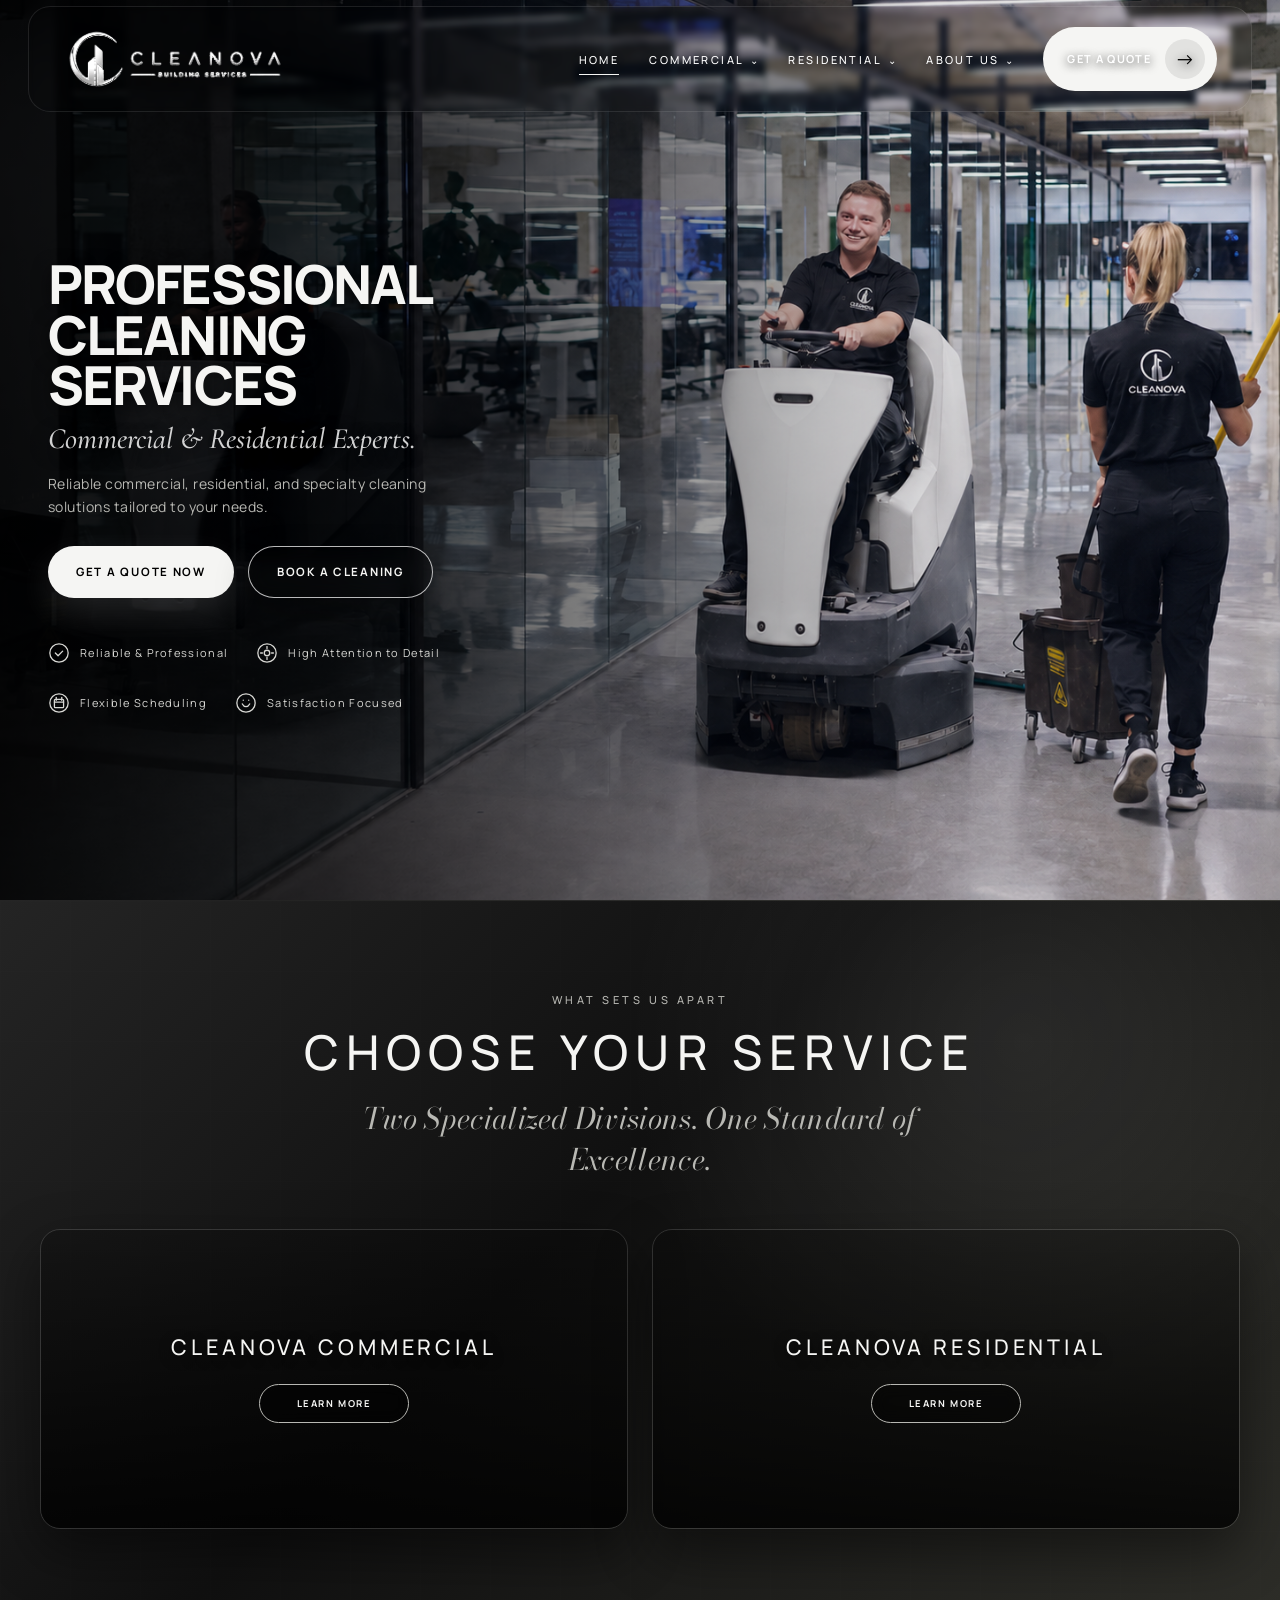
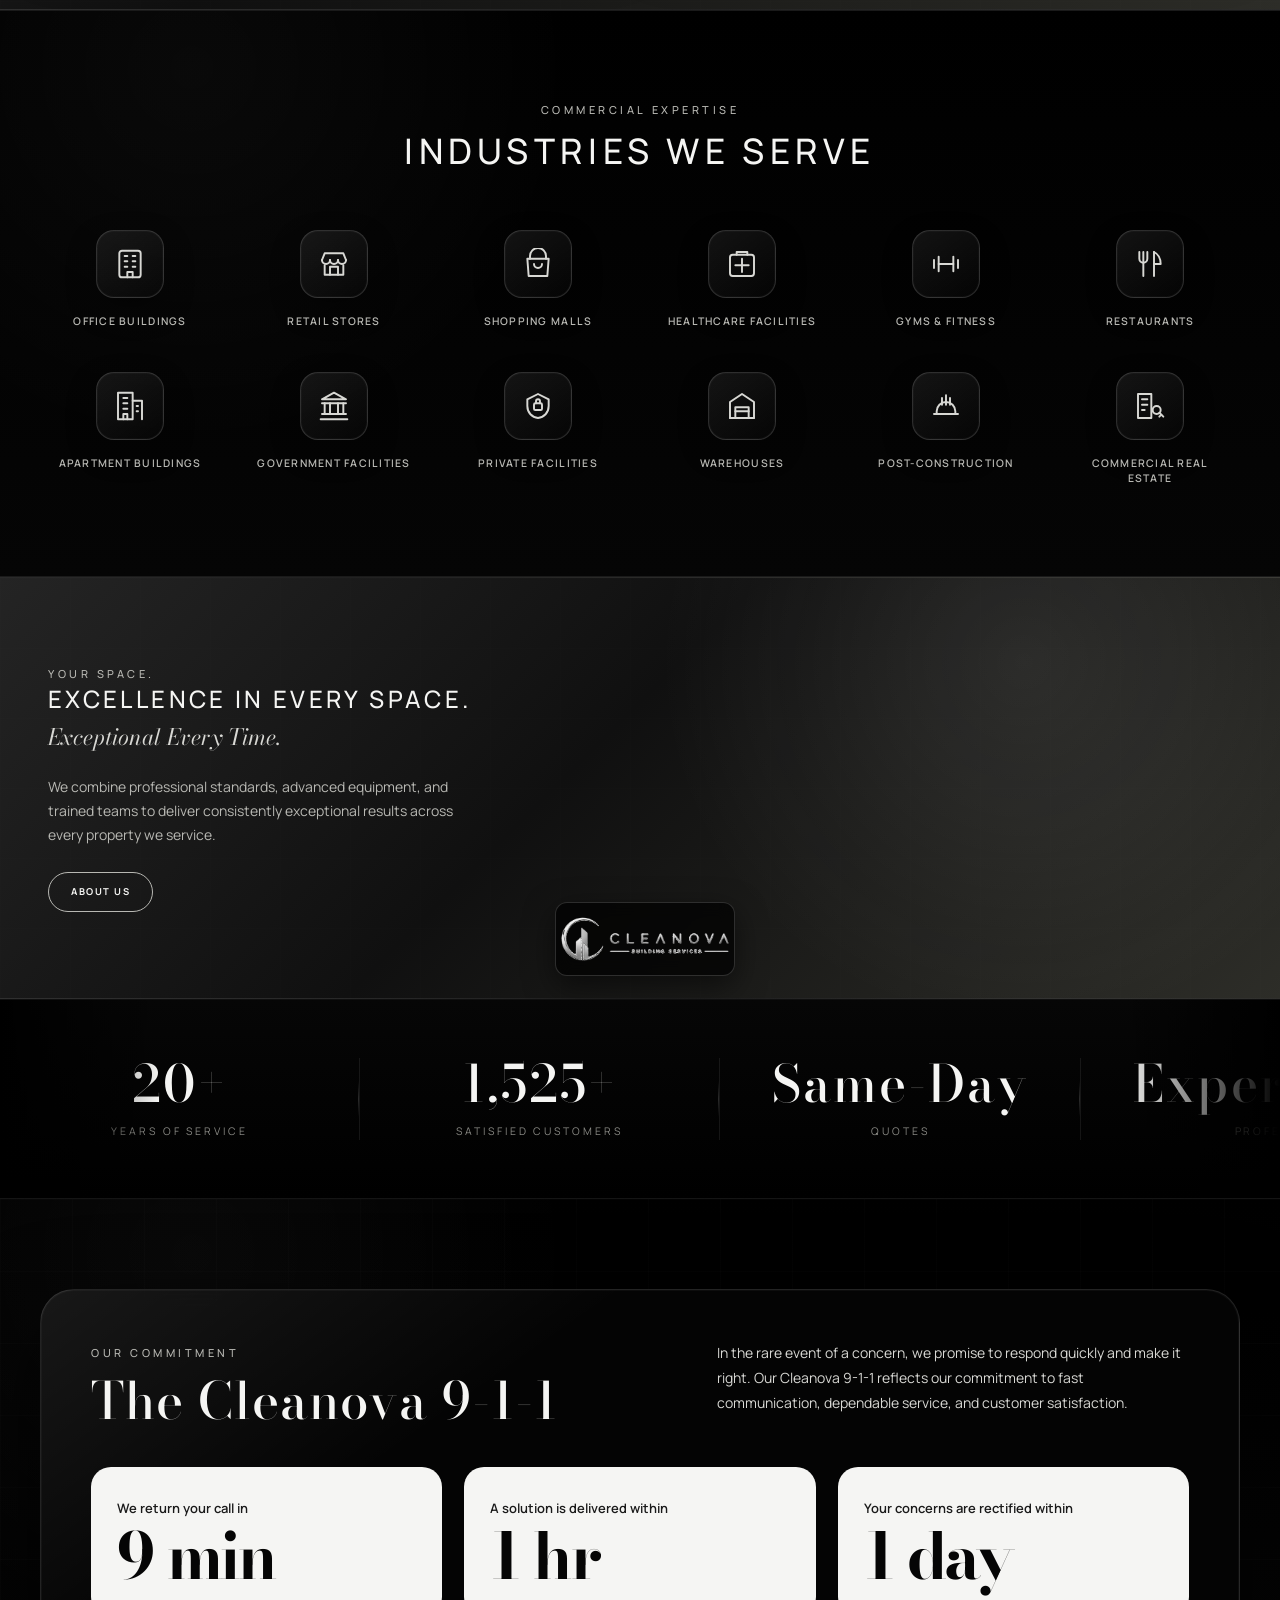
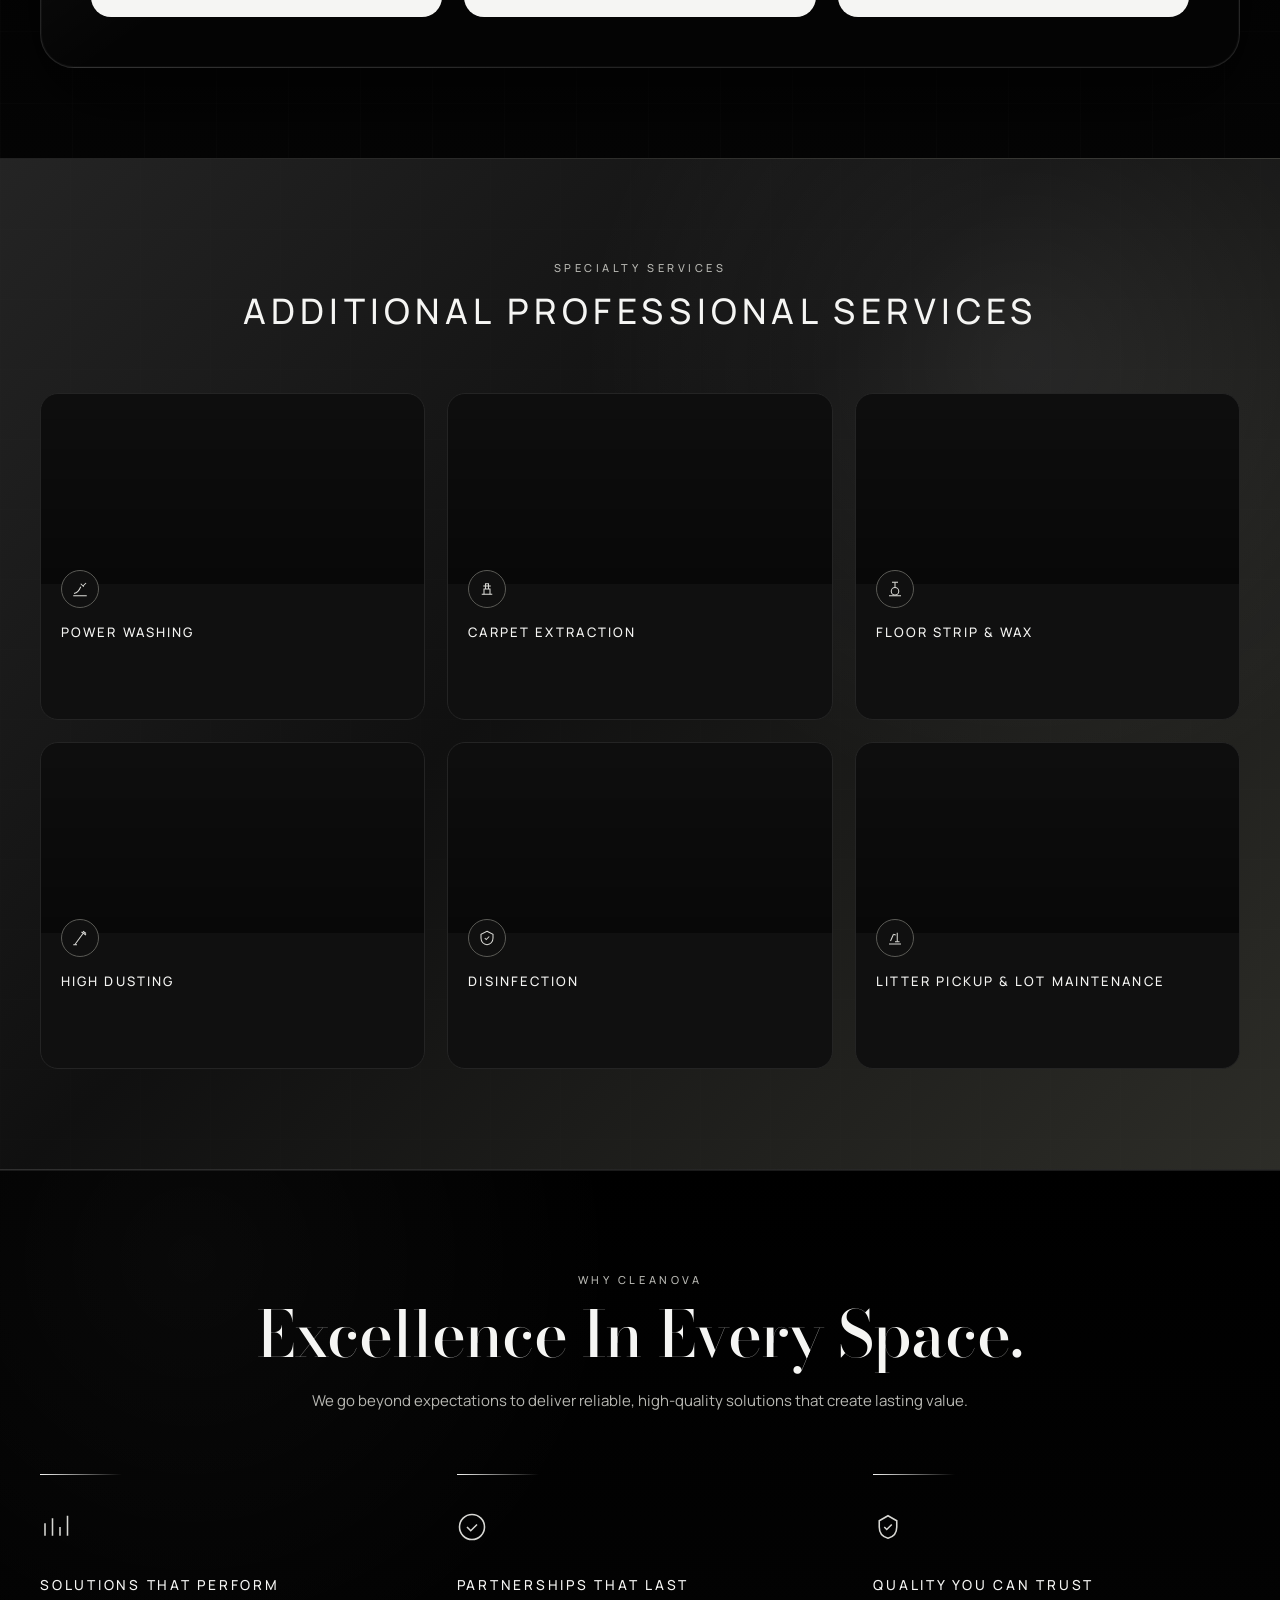
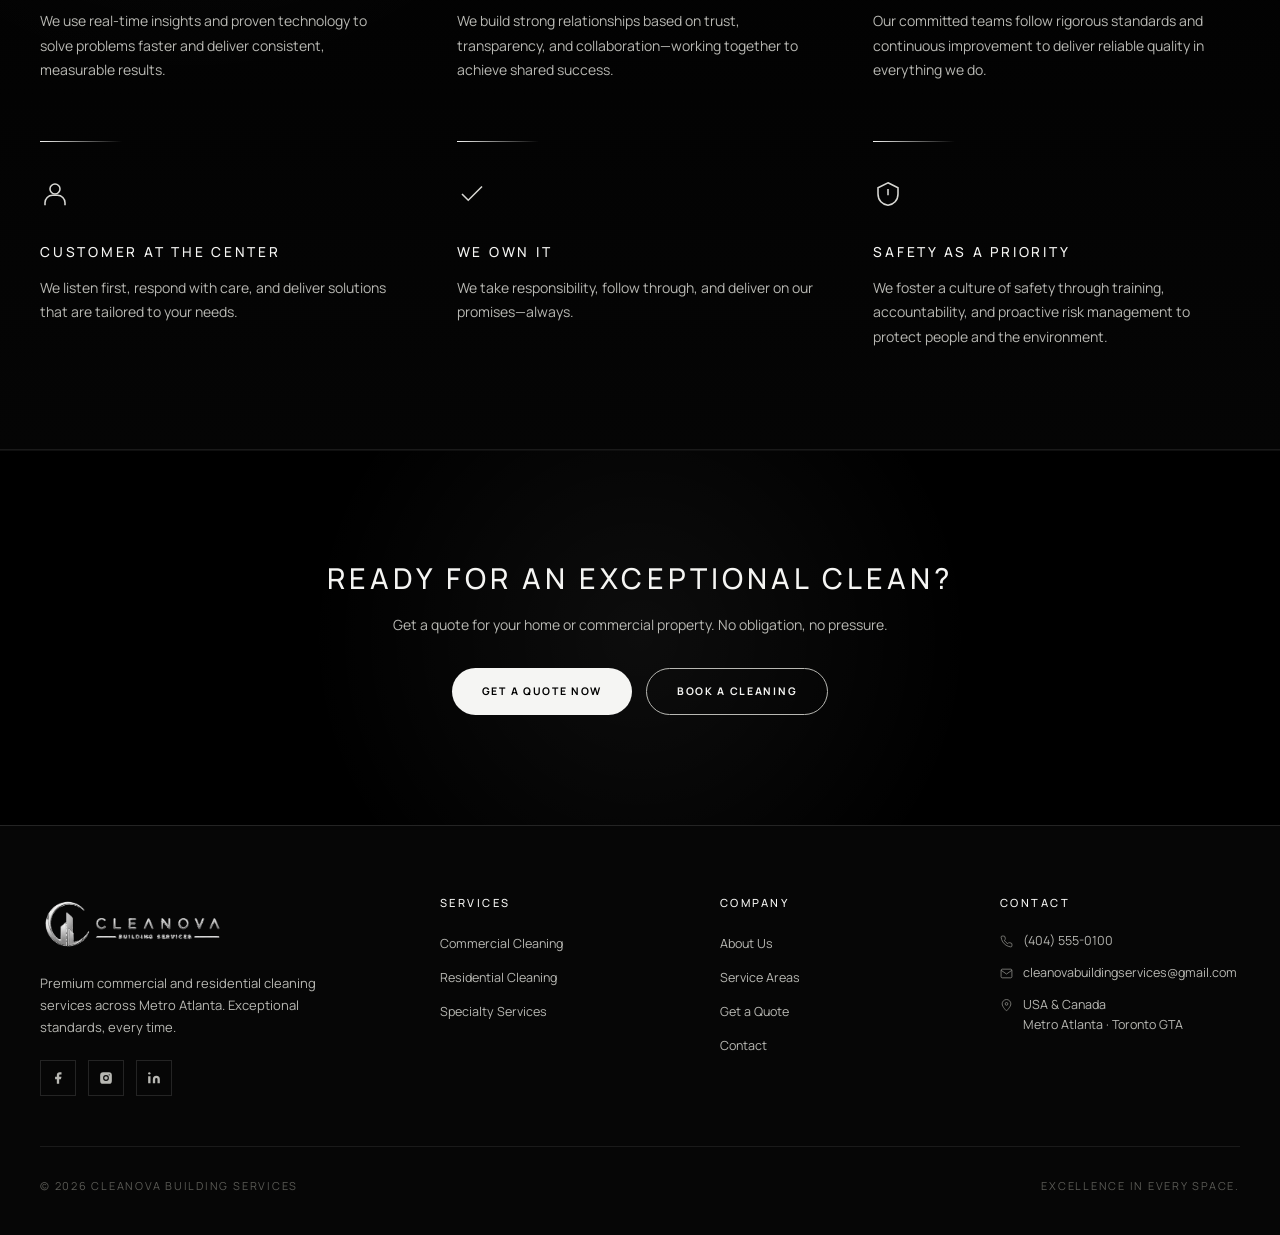
==== commit 03829d96: "Update index.html" ====
--- a/index.html
+++ b/index.html
@@ -884,7 +884,8 @@
             <path d="M12 22s-8-7.58-8-13a8 8 0 0 1 16 0c0 5.42-8 13-8 13z"/>
             <circle cx="12" cy="9" r="2.5"/>
           </svg>
-          Lawrenceville, GA<br>Serving Metro Atlanta
+          USA &amp; Canada<br>
+Metro Atlanta · Toronto GTA
         </div>
       </div>
 
@@ -892,7 +893,7 @@
 
     <div class="footer-bottom">
       <div>© 2026 Cleanova Building Services</div>
-      <div>Licensed &amp; Insured · Metro Atlanta</div>
+      <div>Excellence In Every Space.</div>
     </div>
   </div>
 </footer>
--- a/styles.css
+++ b/styles.css
@@ -3307,7 +3307,7 @@
 }
 
 .hero::before {
-  background-image: url('cleanova-hero2.png');
+  background-image: url('cleanova-hero3.png');
   background-size: cover;
   background-position: center center;
   background-repeat: no-repeat;
@@ -3751,7 +3751,7 @@
   content: '';
   position: absolute;
   inset: 0;
-  background-image: url('cleanova-hero2.png');
+  background-image: url('cleanova-hero3.png');
   background-size: cover;
   background-position: center center;
   background-repeat: no-repeat;
@@ -4311,7 +4311,7 @@
 /* Shift the people toward the right on desktop */
 @media (min-width: 901px) {
   .hero::before {
-    background-image: url('cleanova-hero2.png');
+    background-image: url('cleanova-hero3.png');
 
     /*
       Slight enlargement creates enough horizontal crop
@@ -5183,7 +5183,7 @@
   position: absolute;
   inset: 0;
 
-  background-image: url('cleanova-hero2.png');
+  background-image: url('cleanova-hero3.png');
   background-size: cover;
   background-position: 58% center;
   background-repeat: no-repeat;
@@ -7322,3 +7322,360 @@
     font-size: 8.7px;
   }
 }
+
+/* =====================================================
+   SERVICE AREAS — USA + CANADA
+   ===================================================== */
+
+.service-areas-header {
+  position: relative;
+  z-index: 2;
+
+  max-width: 800px;
+  margin: 0 auto 42px;
+  text-align: center;
+}
+
+.service-areas-header .eyebrow {
+  display: block;
+  margin-bottom: 12px;
+}
+
+.service-areas-header h2 {
+  margin-bottom: 14px;
+  font-size: clamp(2rem, 4vw, 3.4rem);
+  line-height: 1.1;
+}
+
+.service-areas-header p {
+  max-width: 620px;
+  margin: 0 auto;
+  color: var(--silver-300);
+  font-size: 14px;
+  line-height: 1.7;
+}
+
+
+/* Market selector */
+
+.market-tabs {
+  display: inline-flex;
+  gap: 5px;
+
+  margin-top: 26px;
+  padding: 5px;
+
+  border: 1px solid rgba(255,255,255,0.10);
+  border-radius: 999px;
+
+  background: rgba(255,255,255,0.035);
+}
+
+.market-tab {
+  min-height: 44px;
+  padding: 10px 20px;
+
+  border: 0;
+  border-radius: 999px;
+
+  background: transparent;
+  color: var(--silver-400);
+
+  font-family: inherit;
+  font-size: 9.5px;
+  font-weight: 700;
+  letter-spacing: 0.14em;
+  text-transform: uppercase;
+
+  cursor: pointer;
+
+  transition:
+    background 0.25s ease,
+    color 0.25s ease;
+}
+
+.market-tab.active {
+  background: var(--silver-100);
+  color: #090909;
+}
+
+
+/* Main market panel */
+
+.market-panel {
+  position: relative;
+  z-index: 2;
+
+  display: none;
+  grid-template-columns: 0.92fr 1.08fr;
+
+  max-width: 1450px;
+  margin: 0 auto;
+
+  overflow: hidden;
+
+  border: 1px solid rgba(255,255,255,0.11);
+  border-radius: 26px;
+
+  background: rgba(8,8,8,0.88);
+
+  box-shadow: 0 28px 75px rgba(0,0,0,0.5);
+}
+
+.market-panel.active {
+  display: grid;
+}
+
+.market-info {
+  padding: 42px 38px;
+}
+
+.market-country {
+  display: block;
+  margin-bottom: 7px;
+
+  color: var(--silver-500);
+  font-size: 9px;
+  font-weight: 700;
+  letter-spacing: 0.2em;
+  text-transform: uppercase;
+}
+
+.market-title h3 {
+  margin: 0 0 28px;
+
+  color: var(--silver-100);
+  font-size: clamp(1.6rem, 3vw, 2.4rem);
+  font-weight: 500;
+  letter-spacing: 0.05em;
+}
+
+
+/* Atlanta */
+
+.market-location-grid {
+  display: grid;
+  grid-template-columns: 1fr 1fr;
+  gap: 9px;
+
+  margin-bottom: 28px;
+}
+
+.market-location-grid .area-item {
+  padding: 12px 14px;
+  font-size: 10px;
+}
+
+
+/* Toronto regions */
+
+.canada-regions {
+  display: grid;
+  grid-template-columns: repeat(2, minmax(0, 1fr));
+
+  gap: 10px;
+  margin-bottom: 26px;
+}
+
+.region-card {
+  padding: 16px;
+
+  border: 1px solid rgba(255,255,255,0.08);
+  border-radius: 15px;
+
+  background:
+    linear-gradient(
+      145deg,
+      rgba(255,255,255,0.05),
+      rgba(255,255,255,0.015)
+    );
+}
+
+.region-card h4 {
+  margin: 0 0 10px;
+
+  color: var(--silver-100);
+  font-size: 10px;
+  font-weight: 700;
+  line-height: 1.3;
+  letter-spacing: 0.13em;
+  text-transform: uppercase;
+}
+
+.region-cities {
+  display: flex;
+  flex-wrap: wrap;
+  gap: 5px;
+}
+
+.region-cities span {
+  padding: 5px 8px;
+
+  border-radius: 999px;
+
+  background: rgba(255,255,255,0.055);
+
+  color: var(--silver-300);
+  font-size: 9px;
+  line-height: 1.25;
+}
+
+
+/* Maps */
+
+.market-map {
+  position: relative;
+  min-height: 540px;
+  overflow: hidden;
+}
+
+.market-map iframe {
+  width: 100%;
+  height: 100%;
+  min-height: 540px;
+
+  display: block;
+  border: 0;
+
+  filter:
+    grayscale(100%)
+    contrast(1.07)
+    brightness(0.78);
+
+  transition: filter 0.35s ease;
+}
+
+.market-map:hover iframe {
+  filter:
+    grayscale(15%)
+    contrast(1.03)
+    brightness(0.9);
+}
+
+.map-label {
+  position: absolute;
+  left: 20px;
+  bottom: 20px;
+
+  padding: 10px 14px;
+
+  border: 1px solid rgba(255,255,255,0.15);
+  border-radius: 999px;
+
+  background: rgba(0,0,0,0.76);
+  color: white;
+
+  font-size: 8.5px;
+  font-weight: 700;
+  letter-spacing: 0.15em;
+  text-transform: uppercase;
+
+  backdrop-filter: blur(10px);
+}
+
+
+/* Tablet/mobile */
+
+@media (max-width: 800px) {
+
+  .areas-section {
+    padding: 48px 14px;
+  }
+
+  .service-areas-header {
+    margin-bottom: 24px;
+  }
+
+  .service-areas-header h2 {
+    font-size: clamp(1.65rem, 7vw, 2.15rem);
+  }
+
+  .service-areas-header p {
+    font-size: 12px;
+  }
+
+  .market-tabs {
+    width: 100%;
+    max-width: 400px;
+  }
+
+  .market-tab {
+    flex: 1;
+    padding: 9px 8px;
+
+    font-size: 8px;
+    letter-spacing: 0.08em;
+  }
+
+  .market-panel.active {
+    grid-template-columns: 1fr;
+  }
+
+  .market-info {
+    padding: 23px 17px;
+  }
+
+  .market-title h3 {
+    margin-bottom: 17px;
+    font-size: 1.5rem;
+  }
+
+  .market-location-grid {
+    gap: 7px;
+    margin-bottom: 19px;
+  }
+
+  .market-location-grid .area-item {
+    padding: 10px;
+    font-size: 9px;
+  }
+
+  /*
+     Keep Canada compact:
+     two regions side-by-side rather than one long stack.
+  */
+  .canada-regions {
+    grid-template-columns: repeat(2, minmax(0, 1fr));
+    gap: 7px;
+  }
+
+  .region-card {
+    min-width: 0;
+    padding: 12px 10px;
+  }
+
+  .region-card h4 {
+    font-size: 8.5px;
+  }
+
+  .region-cities {
+    gap: 4px;
+  }
+
+  .region-cities span {
+    padding: 4px 6px;
+    font-size: 8px;
+  }
+
+  .market-map {
+    min-height: 260px;
+  }
+
+  .market-map iframe {
+    min-height: 260px;
+  }
+}
+
+
+/* Very small phones */
+
+@media (max-width: 380px) {
+
+  .canada-regions {
+    grid-template-columns: 1fr 1fr;
+  }
+
+  .region-cities span {
+    font-size: 7.5px;
+  }
+}
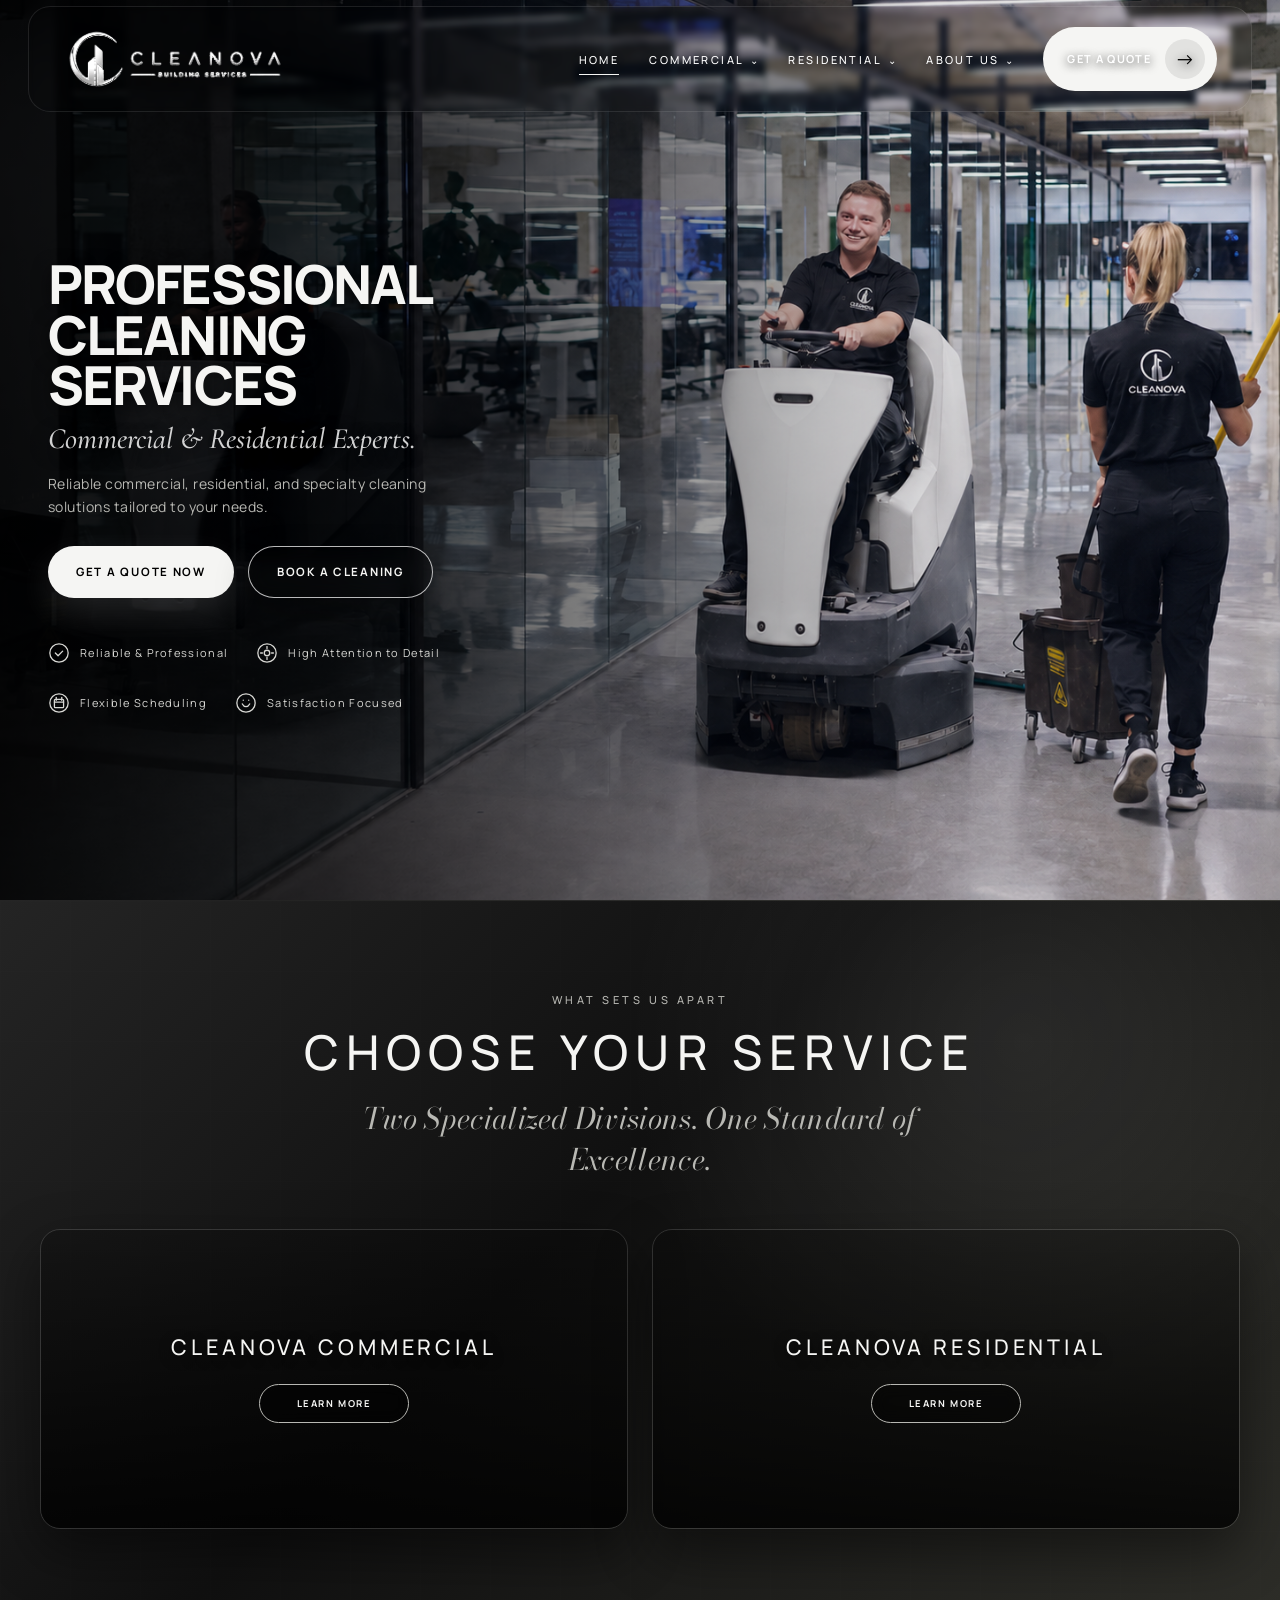
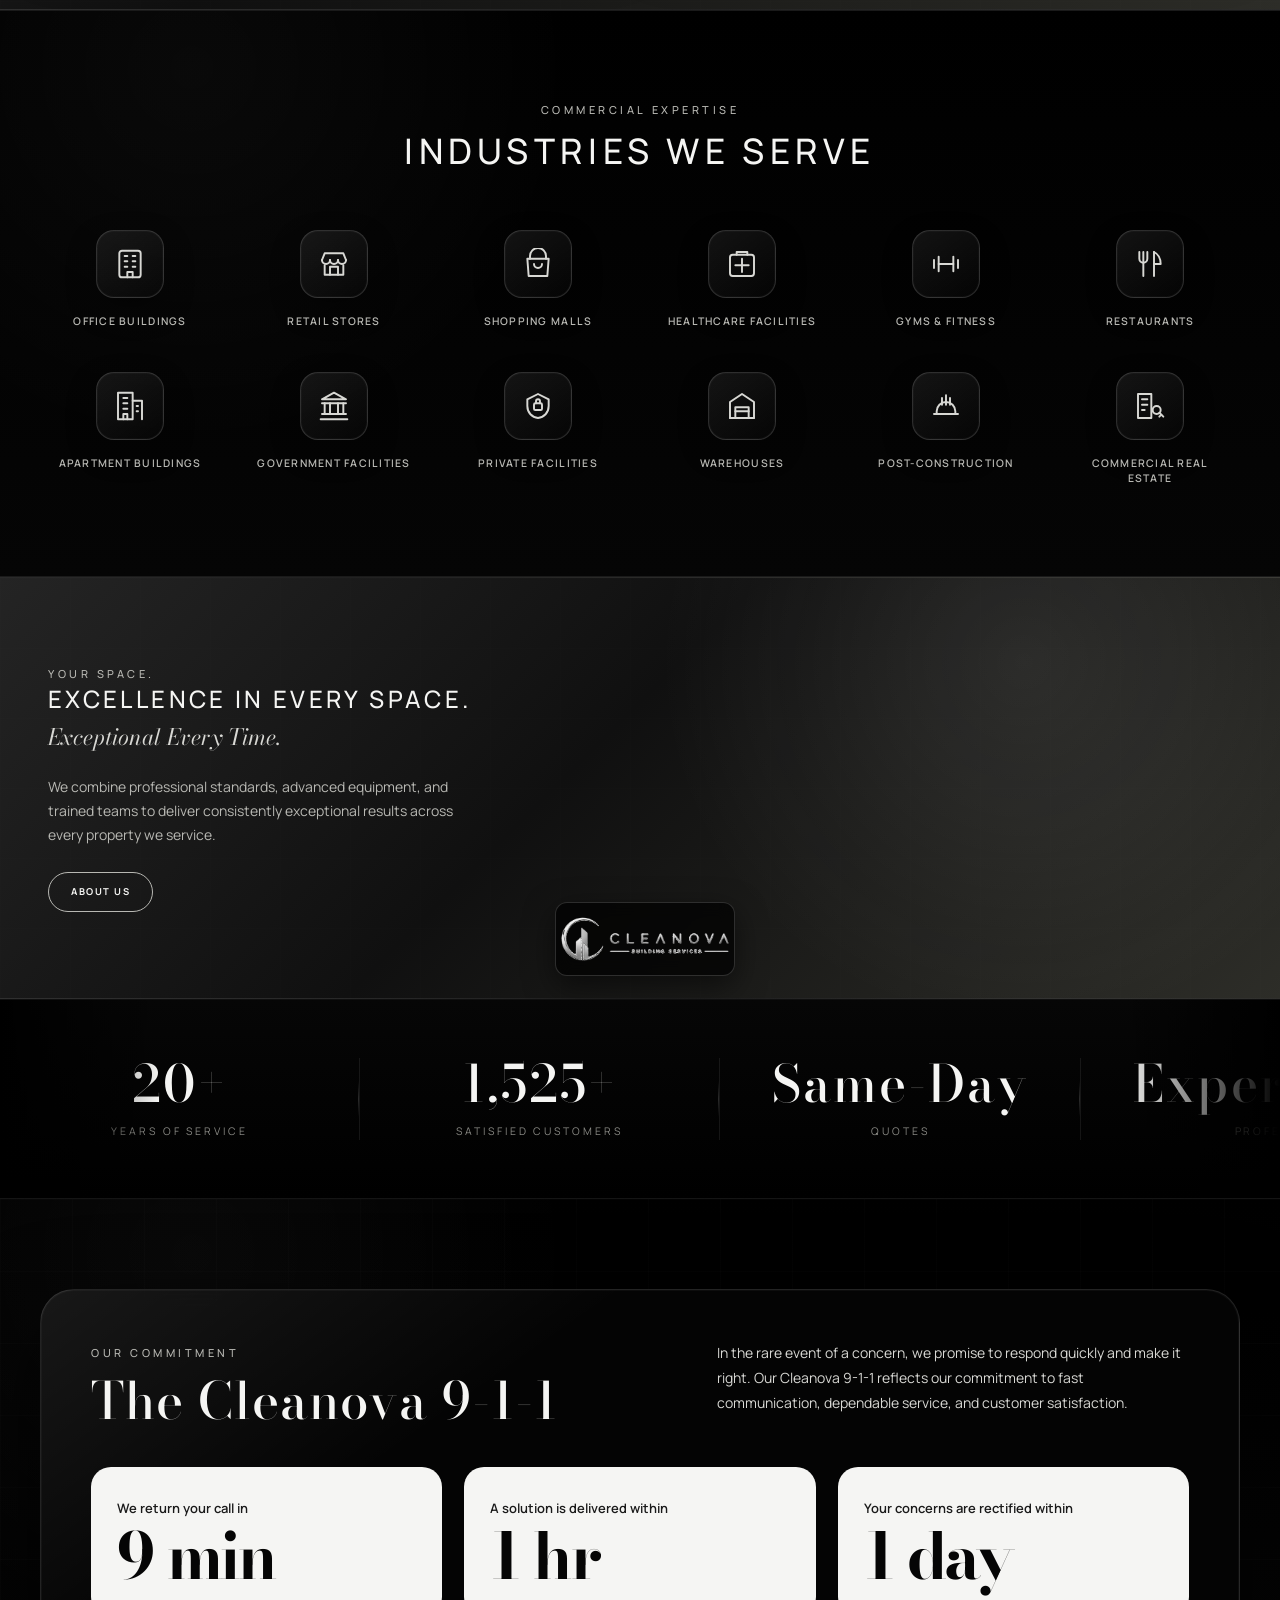
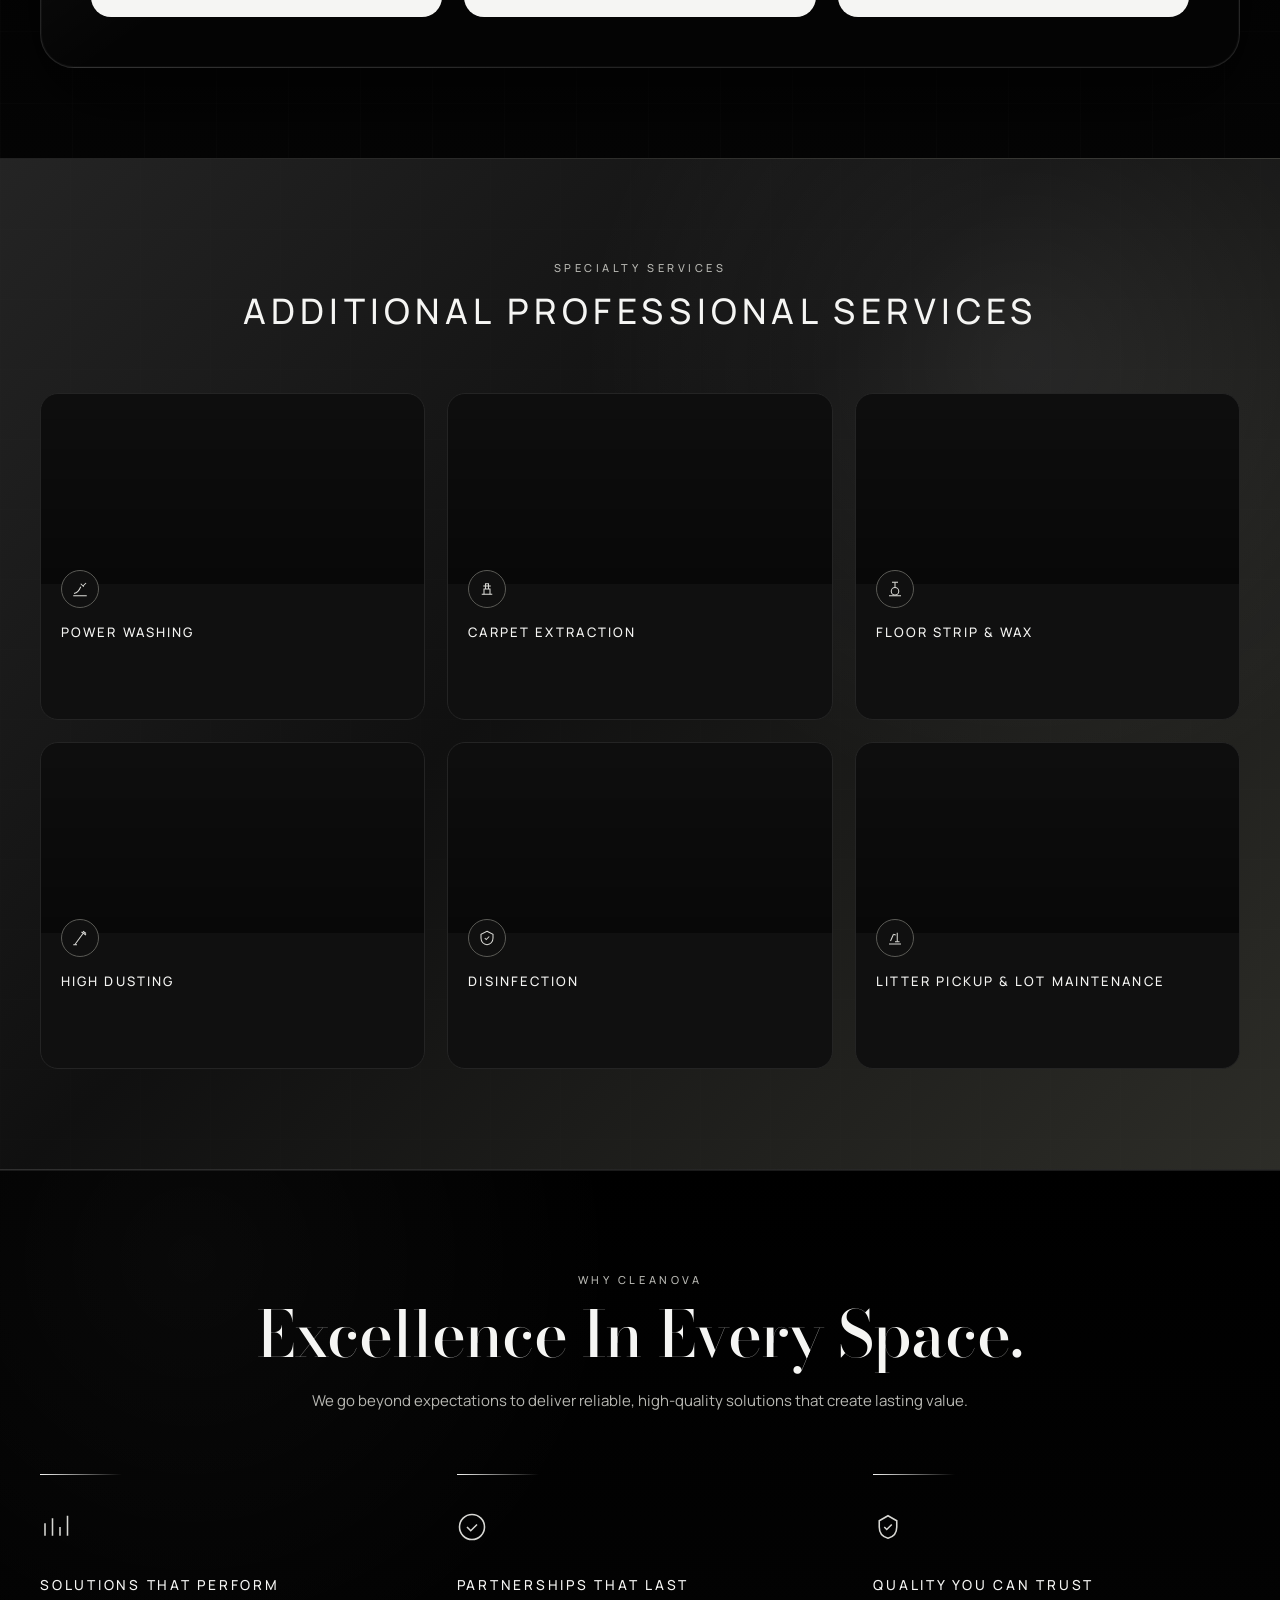
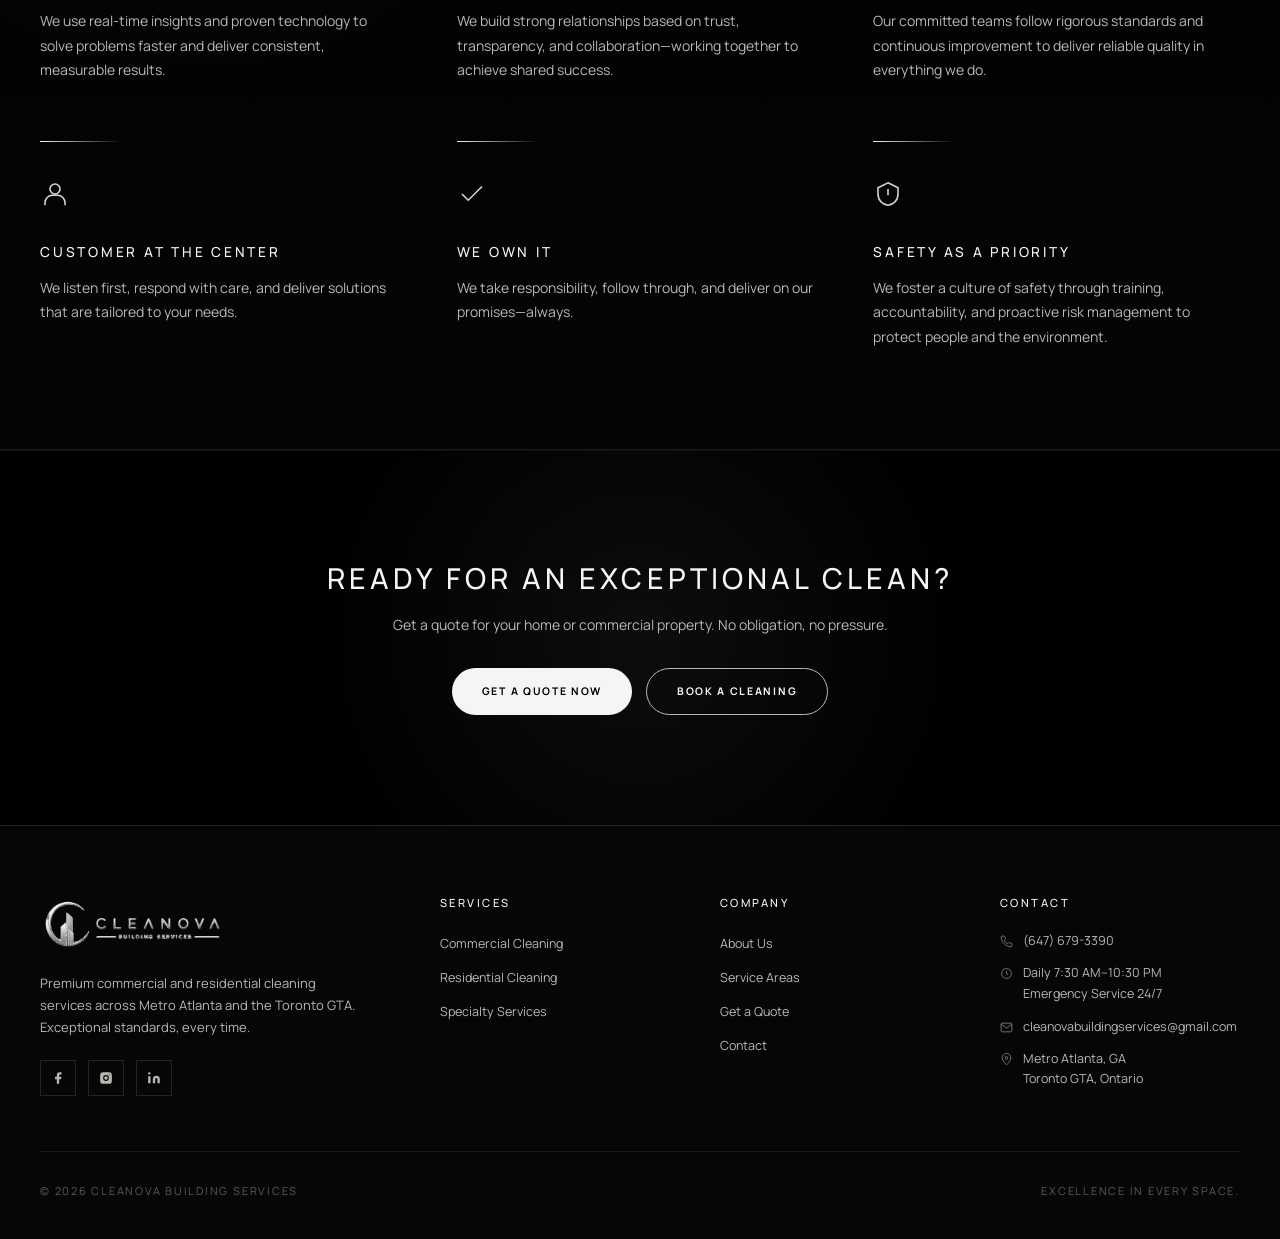
==== commit 7266a762: "Add files via upload" ====
--- a/index.html
+++ b/index.html
@@ -813,10 +813,10 @@
 <footer class="footer">
   <div class="footer-inner">
     <div class="footer-grid">
-      
+
       <div class="footer-brand">
         <img src="logo-side.png" alt="Cleanova Building Services">
-        <p>Premium commercial and residential cleaning services across Metro Atlanta. Exceptional standards, every time.</p>
+        <p>Premium commercial and residential cleaning services across Metro Atlanta and the Toronto GTA. Exceptional standards, every time.</p>
         <div class="footer-socials">
           <a href="#" aria-label="Facebook">
             <svg viewBox="0 0 24 24">
@@ -868,7 +868,18 @@
           <svg viewBox="0 0 24 24">
             <path d="M22 16.92v3a2 2 0 0 1-2.18 2 19.79 19.79 0 0 1-8.63-3.07 19.5 19.5 0 0 1-6-6 19.79 19.79 0 0 1-3.07-8.67A2 2 0 0 1 4.11 2h3a2 2 0 0 1 2 1.72c.13.96.37 1.9.72 2.81a2 2 0 0 1-.45 2.11L8.09 9.91a16 16 0 0 0 6 6l1.27-1.27a2 2 0 0 1 2.11-.45c.91.35 1.85.59 2.81.72A2 2 0 0 1 22 16.92z"/>
           </svg>
-          <a href="tel:4045550100">(404) 555-0100</a>
+          <a href="tel:+16476793390">(647) 679-3390</a>
+        </div>
+
+        <div class="footer-contact-item footer-hours">
+          <svg viewBox="0 0 24 24">
+            <circle cx="12" cy="12" r="9"/>
+            <path d="M12 7v5l3 2"/>
+          </svg>
+          <span style="line-height: 1.65;">
+            Daily 7:30 AM–10:30 PM<br>
+            Emergency Service 24/7
+          </span>
         </div>
 
         <div class="footer-contact-item">
@@ -884,8 +895,8 @@
             <path d="M12 22s-8-7.58-8-13a8 8 0 0 1 16 0c0 5.42-8 13-8 13z"/>
             <circle cx="12" cy="9" r="2.5"/>
           </svg>
-          USA &amp; Canada<br>
-Metro Atlanta · Toronto GTA
+          Metro Atlanta, GA<br>
+          Toronto GTA, Ontario
         </div>
       </div>
 
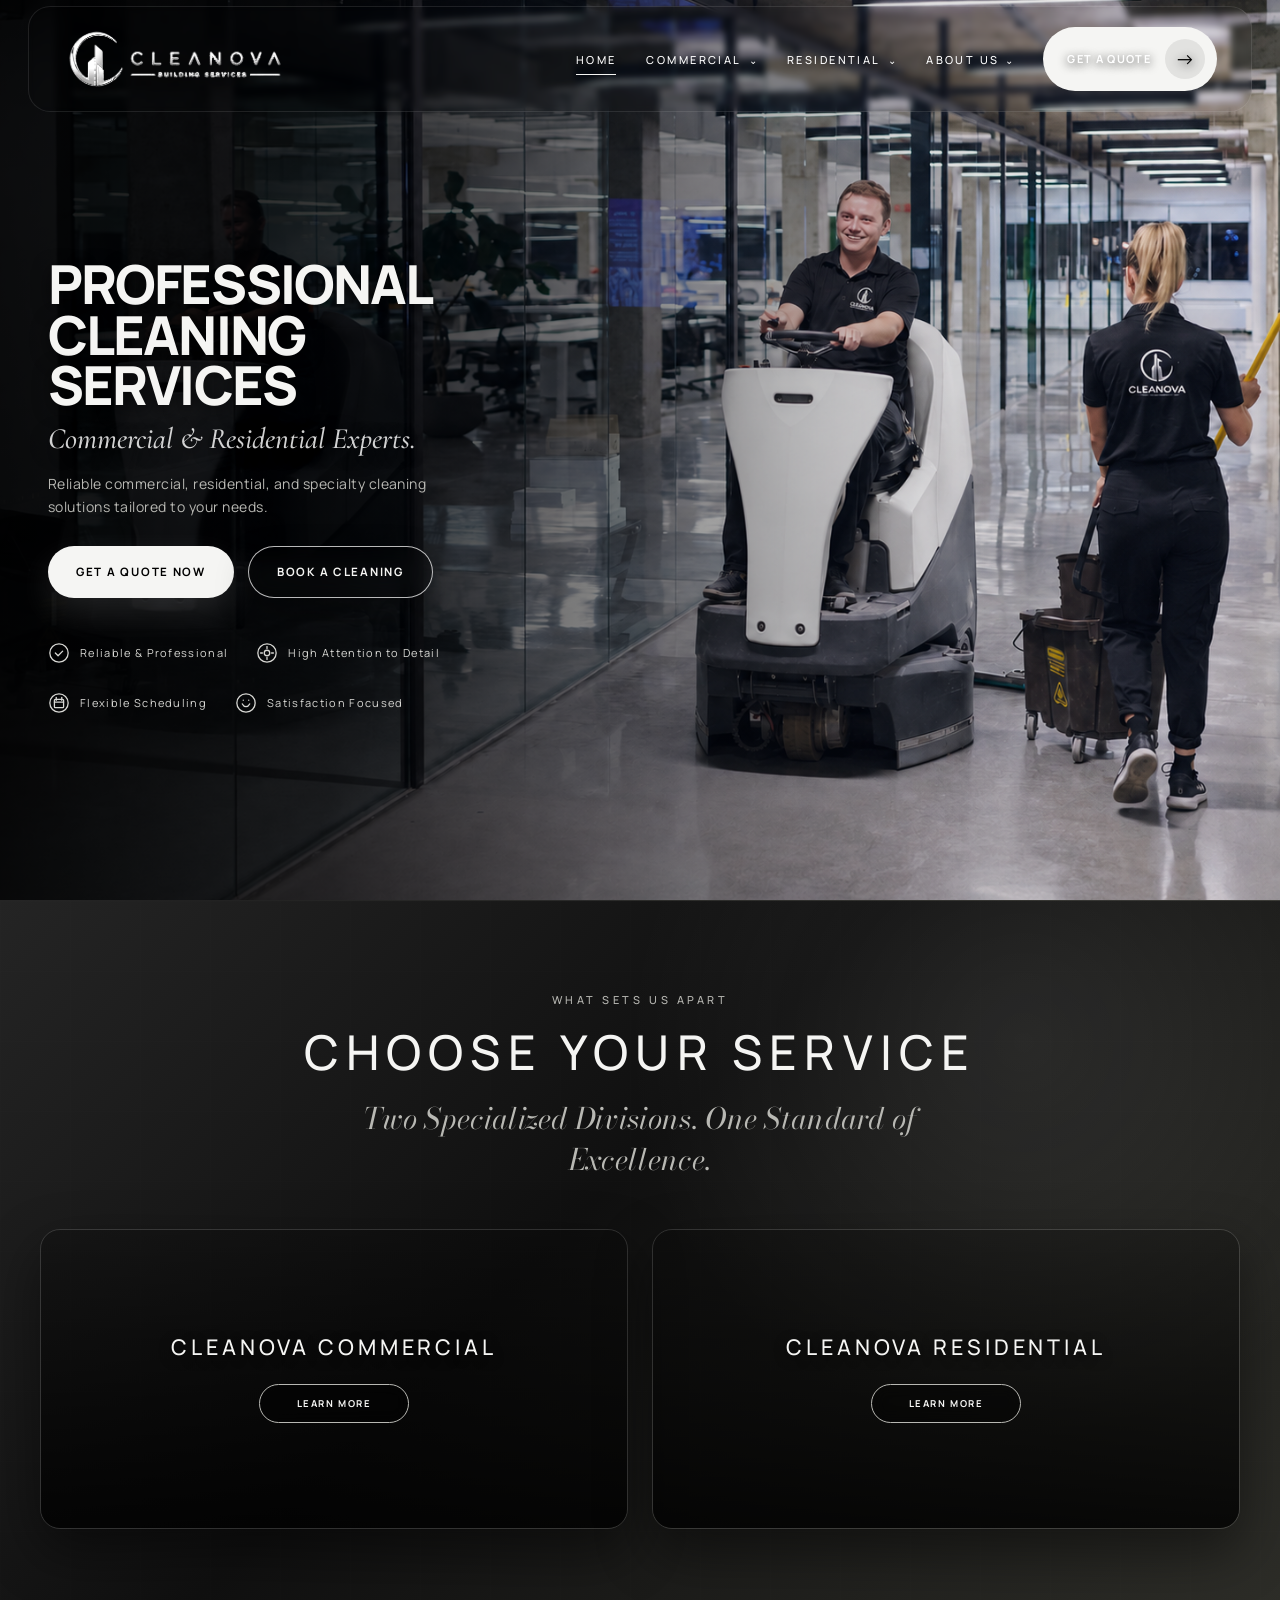
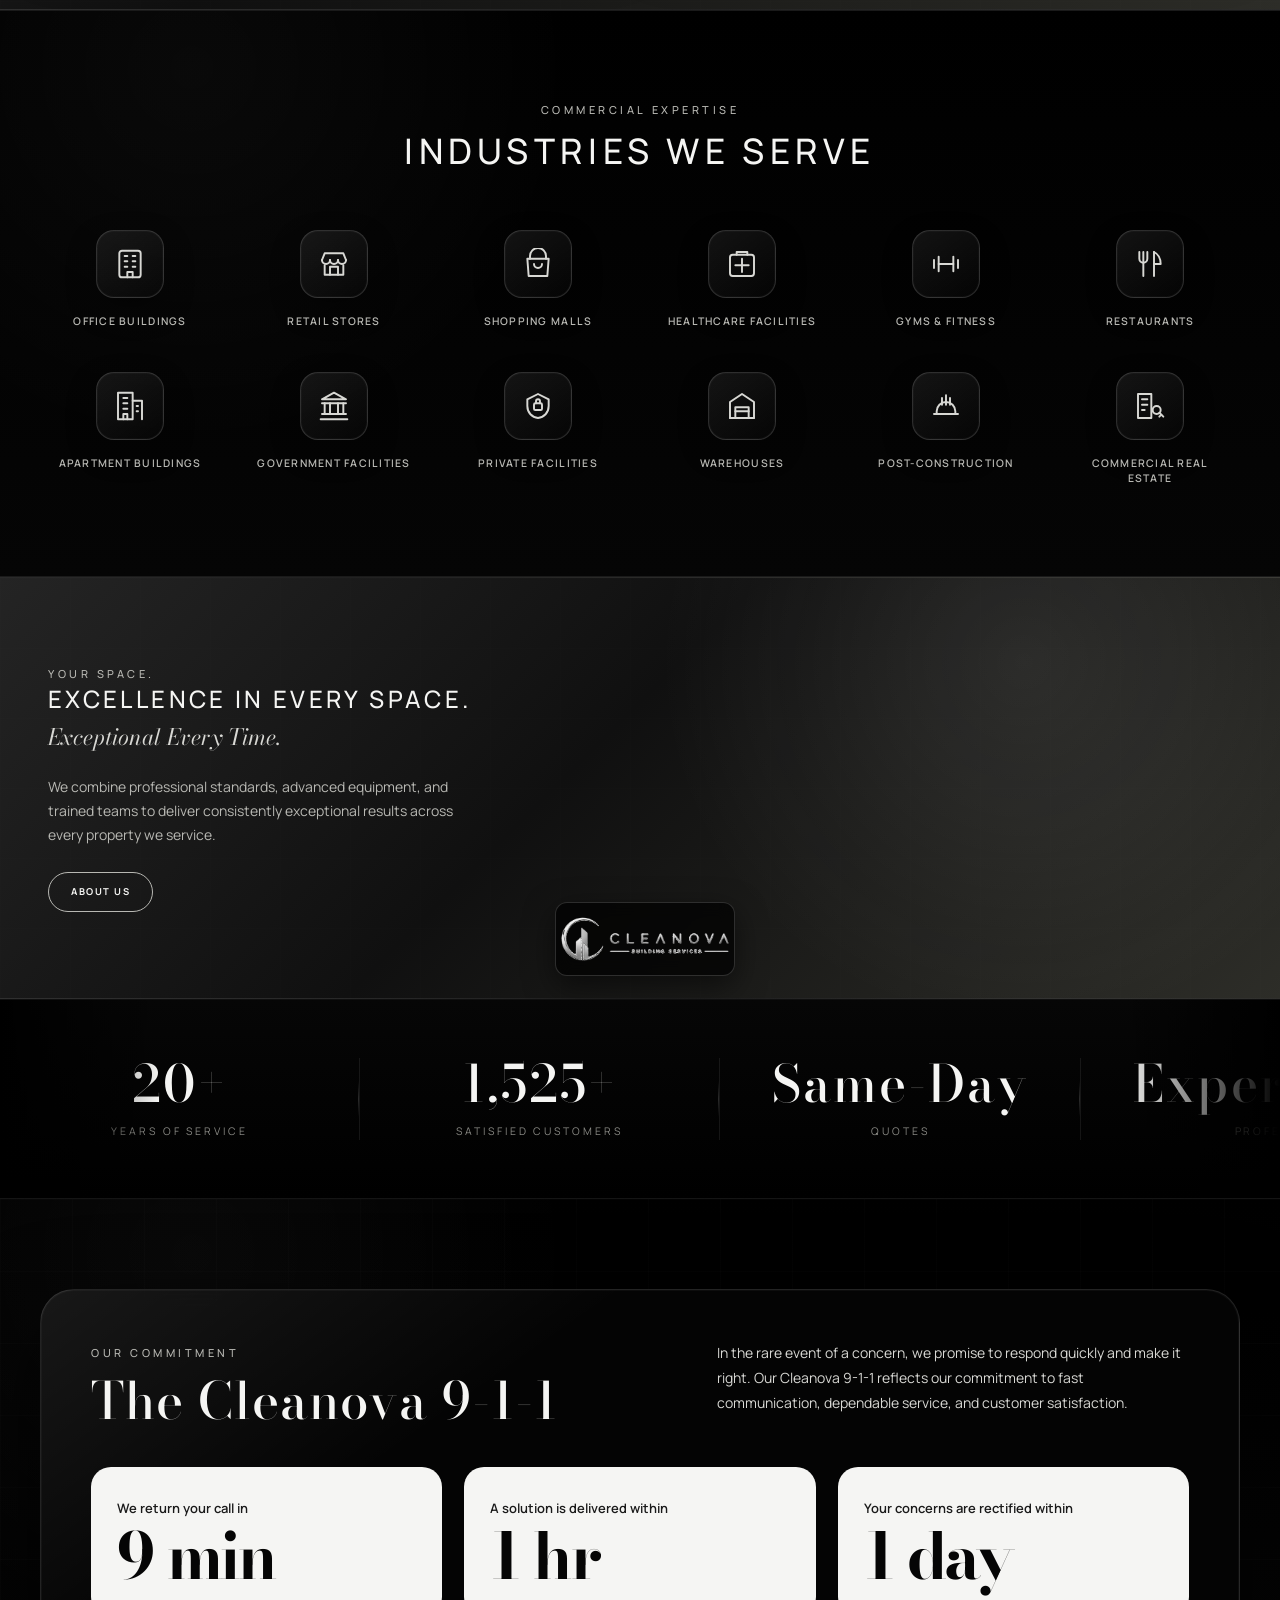
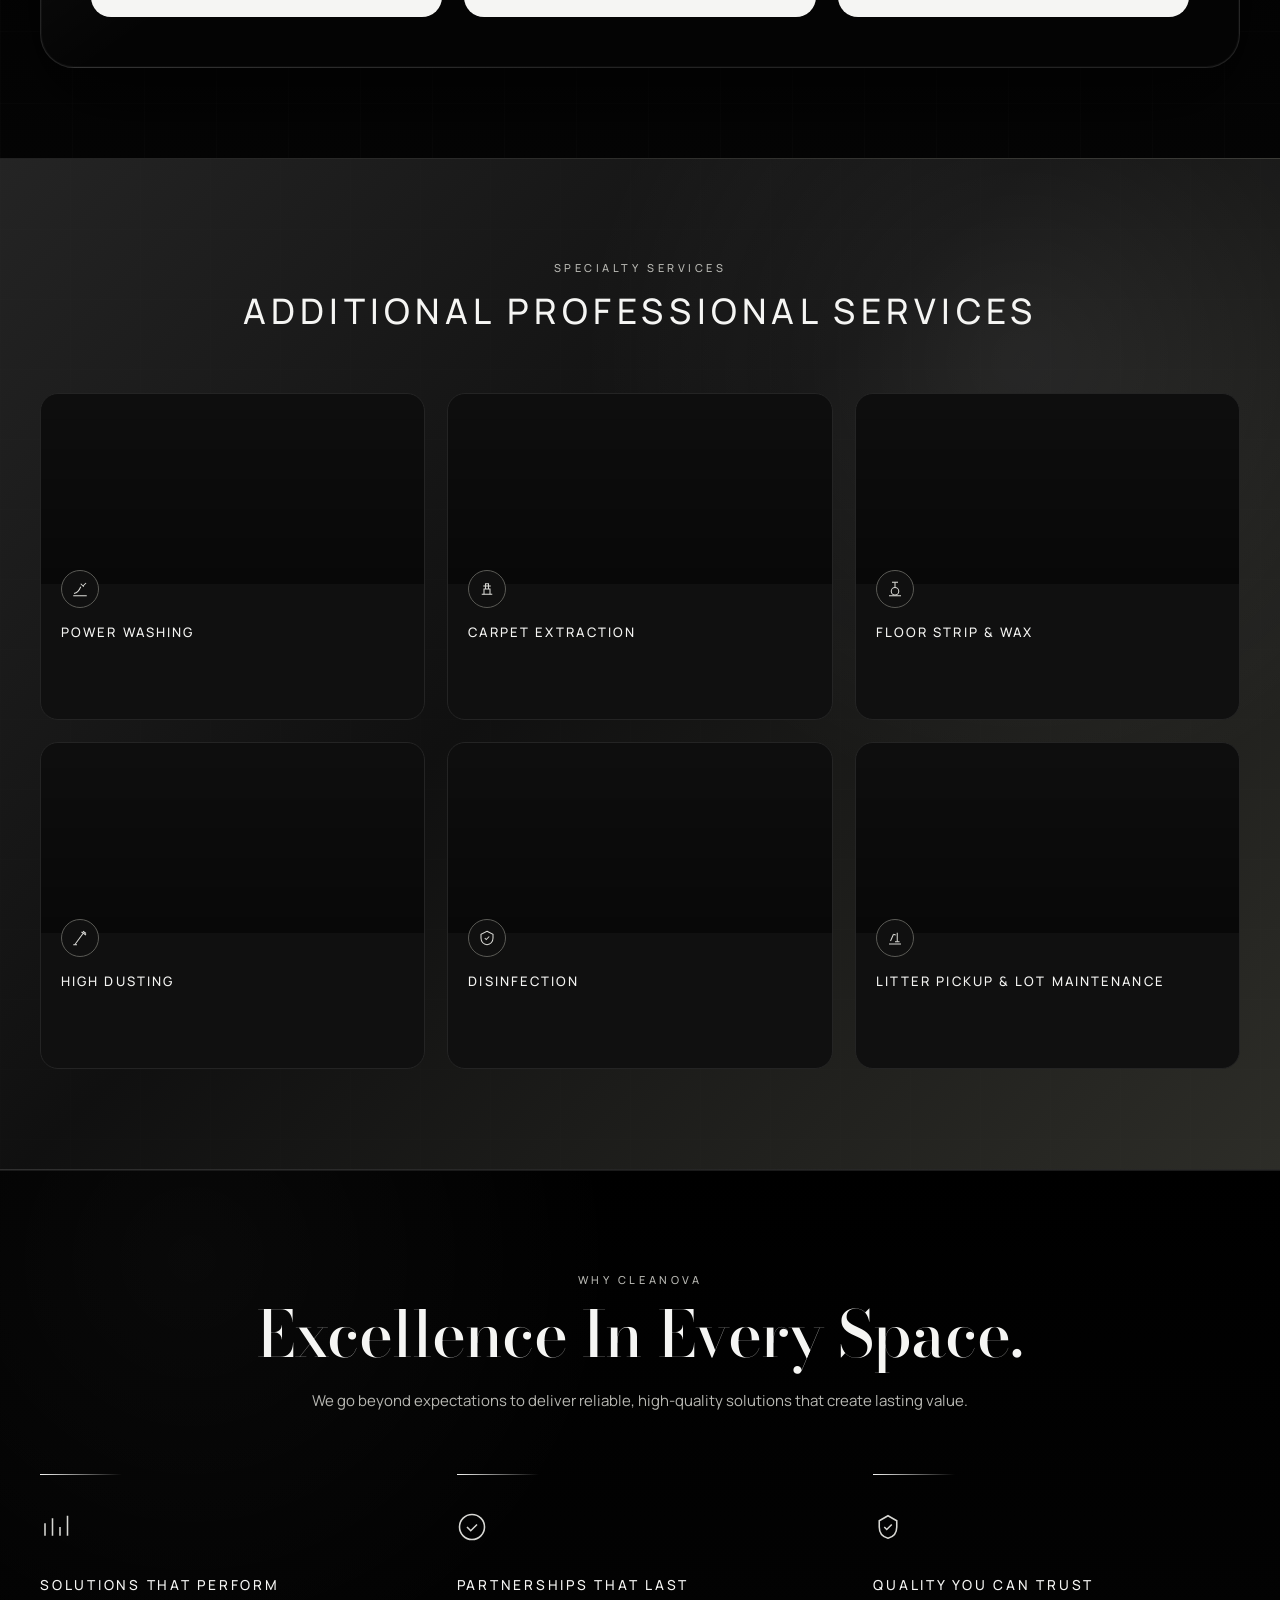
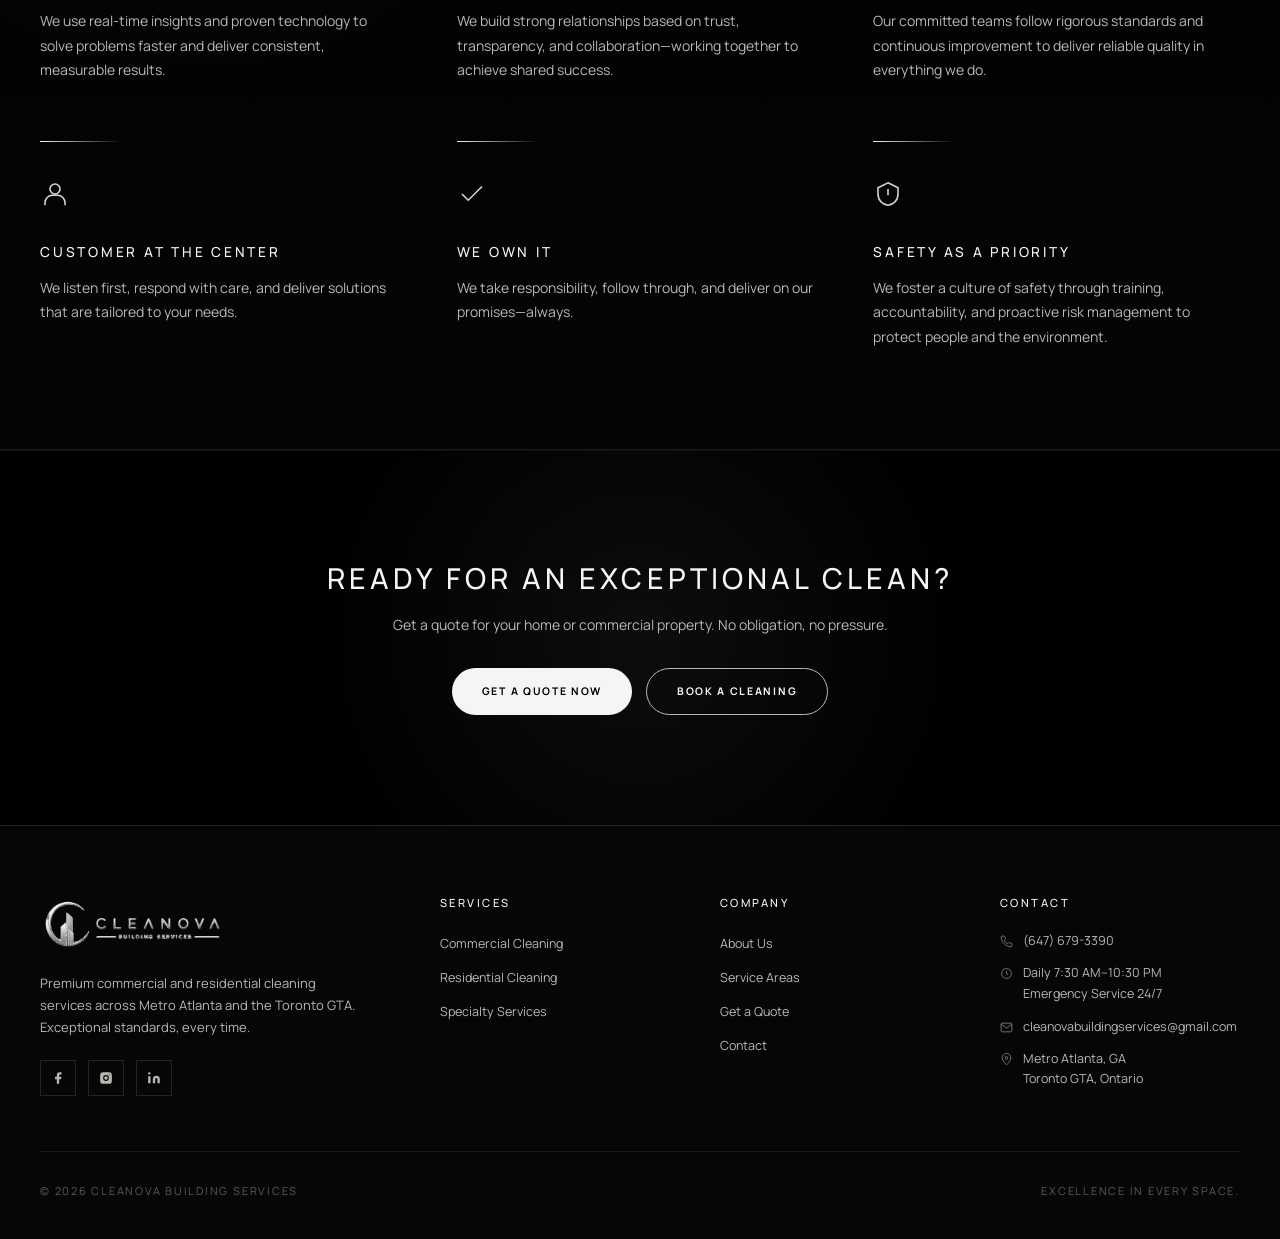
==== commit c9d936dd: "Update index.html" ====
--- a/index.html
+++ b/index.html
@@ -20,24 +20,40 @@
       <ul class="nav-links">
         <li><a href="index.html" data-page="index.html">Home</a></li>
 
-        <li class="nav-dropdown">
-          <a href="commercial.html" data-page="commercial.html">Commercial</a>
-          <div class="nav-dropdown-menu">
-            <a href="commercial.html" class="dropdown-overview">Commercial Overview</a>
-            <a href="commercial.html#post-construction-detail">Specialized Services</a>
-            <a href="commercial.html#fleet-detailing">Fleet Vehicle Detailing</a>
-          </div>
-        </li>
-
-        <li class="nav-dropdown">
-          <a href="residential.html" data-page="residential.html">Residential</a>
-          <div class="nav-dropdown-menu">
-            <a href="residential.html" class="dropdown-overview">Residential Overview</a>
-            <a href="residential.html#convenience-bundle">Home + Car Bundle</a>
-            <a href="residential.html#real-estate-detail">Real Estate Cleaning</a>
-            <a href="residential.html#home-cleaning-detail">Home Cleaning</a>
-          </div>
-        </li>
+        <!-- COMMERCIAL -->
+<li class="nav-dropdown">
+  <a href="commercial.html" data-page="commercial.html">
+    Commercial
+  </a>
+
+  <div class="nav-dropdown-menu">
+    <a href="commercial.html#commercial-industries">
+      Commercial &amp; Specialty Services
+    </a>
+
+    <a href="commercial.html#fleet-detailing">
+      Fleet Detailing &amp; Commercial Cleaning
+    </a>
+  </div>
+</li>
+
+
+<!-- RESIDENTIAL -->
+<li class="nav-dropdown">
+  <a href="residential.html" data-page="residential.html">
+    Residential
+  </a>
+
+  <div class="nav-dropdown-menu">
+    <a href="residential.html#residential-services">
+      Home &amp; Real Estate Cleaning
+    </a>
+
+    <a href="residential.html#convenience-bundle">
+      Car Detailing &amp; Luxury Builds
+    </a>
+  </div>
+</li>
 
         <li class="nav-dropdown">
           <a href="about.html" data-page="about.html">About Us</a>
@@ -345,13 +361,13 @@
       </div>
       <div class="about-band-image">
   <div
-    class="machine-photo"
-    style="
-      background-image:
-        url('https://images.unsplash.com/photo-1744681984533-ce43dce4cc70?auto=format&fit=crop&w=1800&q=85');
-      background-position: center;
-    "
-  ></div>
+  class="machine-photo"
+  style="
+    background-image:
+      url('https://images.pexels.com/photos/3801167/pexels-photo-3801167.jpeg?auto=compress&cs=tinysrgb&w=1800');
+    background-position: center;
+  "
+></div>
 
   <div
     style="
@@ -519,12 +535,13 @@
         tabindex="0"
       >
         <div
-          class="panel-image"
-          style="
-            background-image:
-              url('https://images.pexels.com/photos/5591455/pexels-photo-5591455.jpeg?auto=compress&cs=tinysrgb&w=1600');
-          "
-        ></div>
+  class="panel-image"
+  style="
+    background-image:
+      url('https://images.pexels.com/photos/14675105/pexels-photo-14675105.jpeg?auto=compress&cs=tinysrgb&w=1600');
+    background-position: center 62%;
+  "
+></div>
 
         <div class="panel-body">
           <div class="panel-icon">
@@ -549,12 +566,13 @@
         tabindex="0"
       >
         <div
-          class="panel-image"
-          style="
-            background-image:
-              url('https://images.pexels.com/photos/37443412/pexels-photo-37443412.jpeg?auto=compress&cs=tinysrgb&w=1600');
-          "
-        ></div>
+  class="panel-image"
+  style="
+    background-image:
+      url('https://images.pexels.com/photos/209271/pexels-photo-209271.jpeg?auto=compress&cs=tinysrgb&w=1600');
+    background-position: center 45%;
+  "
+></div>
 
         <div class="panel-body">
           <div class="panel-icon">
@@ -579,12 +597,13 @@
         tabindex="0"
       >
         <div
-          class="panel-image"
-          style="
-            background-image:
-              url('https://images.pexels.com/photos/16783950/pexels-photo-16783950.jpeg?auto=compress&cs=tinysrgb&w=1600');
-          "
-        ></div>
+  class="panel-image"
+  style="
+    background-image:
+      url('https://unsplash.com/photos/JuQwQt5K90I/download?force=true&w=1600');
+    background-position: center 35%;
+  "
+></div>
 
         <div class="panel-body">
           <div class="panel-icon">
--- a/styles.css
+++ b/styles.css
@@ -7679,3 +7679,580 @@
     font-size: 7.5px;
   }
 }
+
+/* =========================================================
+   CLEANOVA MOBILE HOMEPAGE HERO — FINAL PREMIUM VERSION
+   KEEP THIS AT THE ABSOLUTE BOTTOM OF styles.css
+   ========================================================= */
+
+@media (max-width: 700px) {
+
+  /* -------------------------------------------------
+     HERO CONTAINER
+     ------------------------------------------------- */
+
+  .hero {
+    position: relative;
+
+    min-height: 100svh !important;
+    height: auto !important;
+
+    display: flex;
+    align-items: flex-start !important;
+
+    /*
+      Photo gets the upper part of the screen.
+      Content begins around the lower portion of the photo.
+    */
+    padding:
+      44svh
+      14px
+      24px !important;
+
+    background: #050505;
+    overflow: hidden;
+  }
+
+
+  /* -------------------------------------------------
+     MOBILE BACKGROUND IMAGE
+     ------------------------------------------------- */
+
+  .hero::before {
+    content: '';
+
+    position: absolute;
+    inset: 0;
+
+    /*
+      Force the Cleanova image on mobile.
+    */
+    background-image:
+      url('cleanova-hero3.png') !important;
+
+    /*
+      IMPORTANT:
+      Do NOT use cover on mobile.
+
+      145% gives us a wide cinematic crop while still
+      showing much more of the actual photo.
+    */
+    background-size:
+      145% auto !important;
+
+    /*
+      Shift toward the workers/machine and move the image
+      below the navigation.
+    */
+    background-position:
+      62% 72px !important;
+
+    background-repeat:
+      no-repeat !important;
+
+    /*
+      Make the actual photo noticeably brighter.
+    */
+    filter:
+      brightness(1.22)
+      contrast(1.03)
+      saturate(0.92);
+
+    transform: none !important;
+    opacity: 1 !important;
+
+    z-index: 0;
+  }
+
+
+  /* -------------------------------------------------
+     LIGHTER MOBILE GRADIENT
+     ------------------------------------------------- */
+
+  .hero::after {
+    content: '';
+
+    position: absolute;
+    inset: 0;
+
+    /*
+      Keep the top/photo bright.
+      Darken only as we reach the text.
+    */
+    background:
+      linear-gradient(
+        180deg,
+        rgba(0, 0, 0, 0.03) 0%,
+        rgba(0, 0, 0, 0.05) 28%,
+        rgba(0, 0, 0, 0.18) 42%,
+        rgba(0, 0, 0, 0.58) 57%,
+        rgba(0, 0, 0, 0.91) 74%,
+        #050505 100%
+      ) !important;
+
+    z-index: 1;
+    pointer-events: none;
+  }
+
+
+  /* -------------------------------------------------
+     CONTENT CONTAINER
+     ------------------------------------------------- */
+
+  .hero-inner {
+    position: relative;
+
+    width: 100% !important;
+    max-width: 100% !important;
+
+    margin: 0 !important;
+
+    z-index: 2;
+  }
+
+  .hero-content {
+    width: 100% !important;
+    max-width: 100% !important;
+
+    padding: 21px 17px 17px;
+
+    border:
+      1px solid
+      rgba(255, 255, 255, 0.13);
+
+    border-radius: 24px;
+
+    background:
+      linear-gradient(
+        145deg,
+        rgba(20, 20, 20, 0.72),
+        rgba(4, 4, 4, 0.90)
+      );
+
+    box-shadow:
+      0 22px 55px
+      rgba(0, 0, 0, 0.44),
+      inset 0 1px 0
+      rgba(255, 255, 255, 0.06);
+
+    backdrop-filter:
+      blur(12px);
+
+    -webkit-backdrop-filter:
+      blur(12px);
+  }
+
+
+  /* -------------------------------------------------
+     HEADLINE
+     ------------------------------------------------- */
+
+  .hero h1 {
+    margin: 0 0 13px !important;
+
+    max-width: 100% !important;
+
+    font-size:
+      clamp(
+        2.05rem,
+        10.2vw,
+        2.85rem
+      ) !important;
+
+    line-height: 0.94 !important;
+
+    letter-spacing:
+      0.005em !important;
+
+    color: #fff;
+  }
+
+  .hero-line {
+    display: block;
+  }
+
+
+  /* Commercial & Residential Experts */
+
+  .hero h1 .light {
+    display: block;
+
+    margin-top: 9px !important;
+
+    max-width: 100%;
+
+    font-family:
+      'Cormorant Garamond',
+      serif;
+
+    font-size:
+      0.63em !important;
+
+    line-height:
+      1.05 !important;
+
+    font-weight: 400;
+
+    letter-spacing:
+      0 !important;
+
+    color:
+      rgba(255, 255, 255, 0.88);
+
+    font-style: italic;
+  }
+
+
+  /* -------------------------------------------------
+     DESCRIPTION
+     ------------------------------------------------- */
+
+  .hero-desc {
+    max-width: 330px !important;
+
+    margin:
+      0
+      0
+      16px !important;
+
+    font-size:
+      12.5px !important;
+
+    line-height:
+      1.52 !important;
+
+    color:
+      rgba(255, 255, 255, 0.77) !important;
+  }
+
+
+  /* -------------------------------------------------
+     BUTTONS — SIDE BY SIDE
+     ------------------------------------------------- */
+
+  .hero-actions {
+    display:
+      grid !important;
+
+    grid-template-columns:
+      1fr 1fr;
+
+    gap:
+      8px !important;
+
+    width: 100%;
+
+    margin-bottom:
+      18px !important;
+  }
+
+  .hero-actions .btn {
+    width:
+      100% !important;
+
+    min-width:
+      0 !important;
+
+    min-height:
+      48px !important;
+
+    padding:
+      10px
+      7px !important;
+
+    font-size:
+      8px !important;
+
+    line-height:
+      1.2;
+
+    letter-spacing:
+      0.08em !important;
+
+    white-space:
+      normal !important;
+
+    text-align:
+      center;
+
+    border-radius:
+      999px;
+  }
+
+
+  /* Primary CTA */
+
+  .hero-actions .btn-primary {
+    background:
+      #ffffff;
+
+    color:
+      #070707;
+
+    box-shadow:
+      0 8px 28px
+      rgba(255, 255, 255, 0.10);
+  }
+
+
+  /* Secondary CTA */
+
+  .hero-actions .btn-ghost {
+    background:
+      rgba(255, 255, 255, 0.04);
+
+    border:
+      1px solid
+      rgba(255, 255, 255, 0.42);
+
+    color:
+      #fff;
+  }
+
+
+  /* -------------------------------------------------
+     TRUST POINTS — 2 × 2
+     ------------------------------------------------- */
+
+  .hero-features {
+    display:
+      grid !important;
+
+    grid-template-columns:
+      repeat(
+        2,
+        minmax(0, 1fr)
+      ) !important;
+
+    gap:
+      11px 9px !important;
+
+    margin:
+      0 !important;
+  }
+
+  .hero-feature {
+    min-width: 0;
+
+    display: flex;
+
+    align-items:
+      center;
+
+    gap:
+      7px !important;
+
+    color:
+      rgba(255, 255, 255, 0.72) !important;
+
+    font-size:
+      8.3px !important;
+
+    line-height:
+      1.25;
+
+    letter-spacing:
+      0.055em !important;
+  }
+
+  .hero-feature svg {
+    width:
+      17px !important;
+
+    height:
+      17px !important;
+
+    min-width:
+      17px;
+
+    stroke:
+      rgba(
+        255,
+        255,
+        255,
+        0.82
+      ) !important;
+  }
+
+
+  /* -------------------------------------------------
+     MOBILE NAV — PREMIUM GLASS
+     ------------------------------------------------- */
+
+  .nav {
+    padding:
+      8px
+      10px
+      0 !important;
+  }
+
+  .nav-inner {
+    min-height:
+      72px !important;
+
+    padding:
+      8px
+      13px !important;
+
+    border-radius:
+      18px !important;
+  }
+
+  .nav-logo img {
+    height:
+      52px !important;
+
+    max-width:
+      180px !important;
+  }
+
+  /*
+    At top:
+    transparent enough to see photo,
+    but strong enough to read.
+  */
+
+  .nav:not(.scrolled) .nav-inner {
+    background:
+      rgba(
+        5,
+        5,
+        5,
+        0.46
+      ) !important;
+
+    border-color:
+      rgba(
+        255,
+        255,
+        255,
+        0.15
+      ) !important;
+
+    box-shadow:
+      0
+      10px
+      30px
+      rgba(
+        0,
+        0,
+        0,
+        0.16
+      ) !important;
+
+    backdrop-filter:
+      blur(13px) !important;
+
+    -webkit-backdrop-filter:
+      blur(13px) !important;
+  }
+
+
+  /* After scrolling */
+
+  .nav.scrolled .nav-inner {
+    background:
+      rgba(
+        4,
+        4,
+        4,
+        0.95
+      ) !important;
+
+    backdrop-filter:
+      blur(20px) !important;
+
+    -webkit-backdrop-filter:
+      blur(20px) !important;
+
+    box-shadow:
+      0
+      14px
+      35px
+      rgba(
+        0,
+        0,
+        0,
+        0.48
+      ) !important;
+  }
+
+
+  /* Hamburger */
+
+  .nav-toggle {
+    width:
+      42px !important;
+
+    height:
+      42px !important;
+
+    border-radius:
+      50%;
+
+    border:
+      1px solid
+      rgba(
+        255,
+        255,
+        255,
+        0.18
+      );
+
+    background:
+      rgba(
+        255,
+        255,
+        255,
+        0.055
+      );
+  }
+}
+
+
+/* =========================================================
+   VERY SMALL PHONES
+   ========================================================= */
+
+@media (max-width: 370px) {
+
+  .hero {
+    padding-top:
+      42svh !important;
+  }
+
+  .hero::before {
+    background-size:
+      155% auto !important;
+
+    background-position:
+      63% 68px !important;
+  }
+
+  .hero-content {
+    padding:
+      18px
+      14px
+      15px;
+  }
+
+  .hero h1 {
+    font-size:
+      1.95rem !important;
+  }
+
+  .hero-desc {
+    font-size:
+      11.5px !important;
+  }
+
+  .hero-actions .btn {
+    font-size:
+      7.5px !important;
+  }
+
+  .hero-feature {
+    font-size:
+      7.7px !important;
+  }
+}
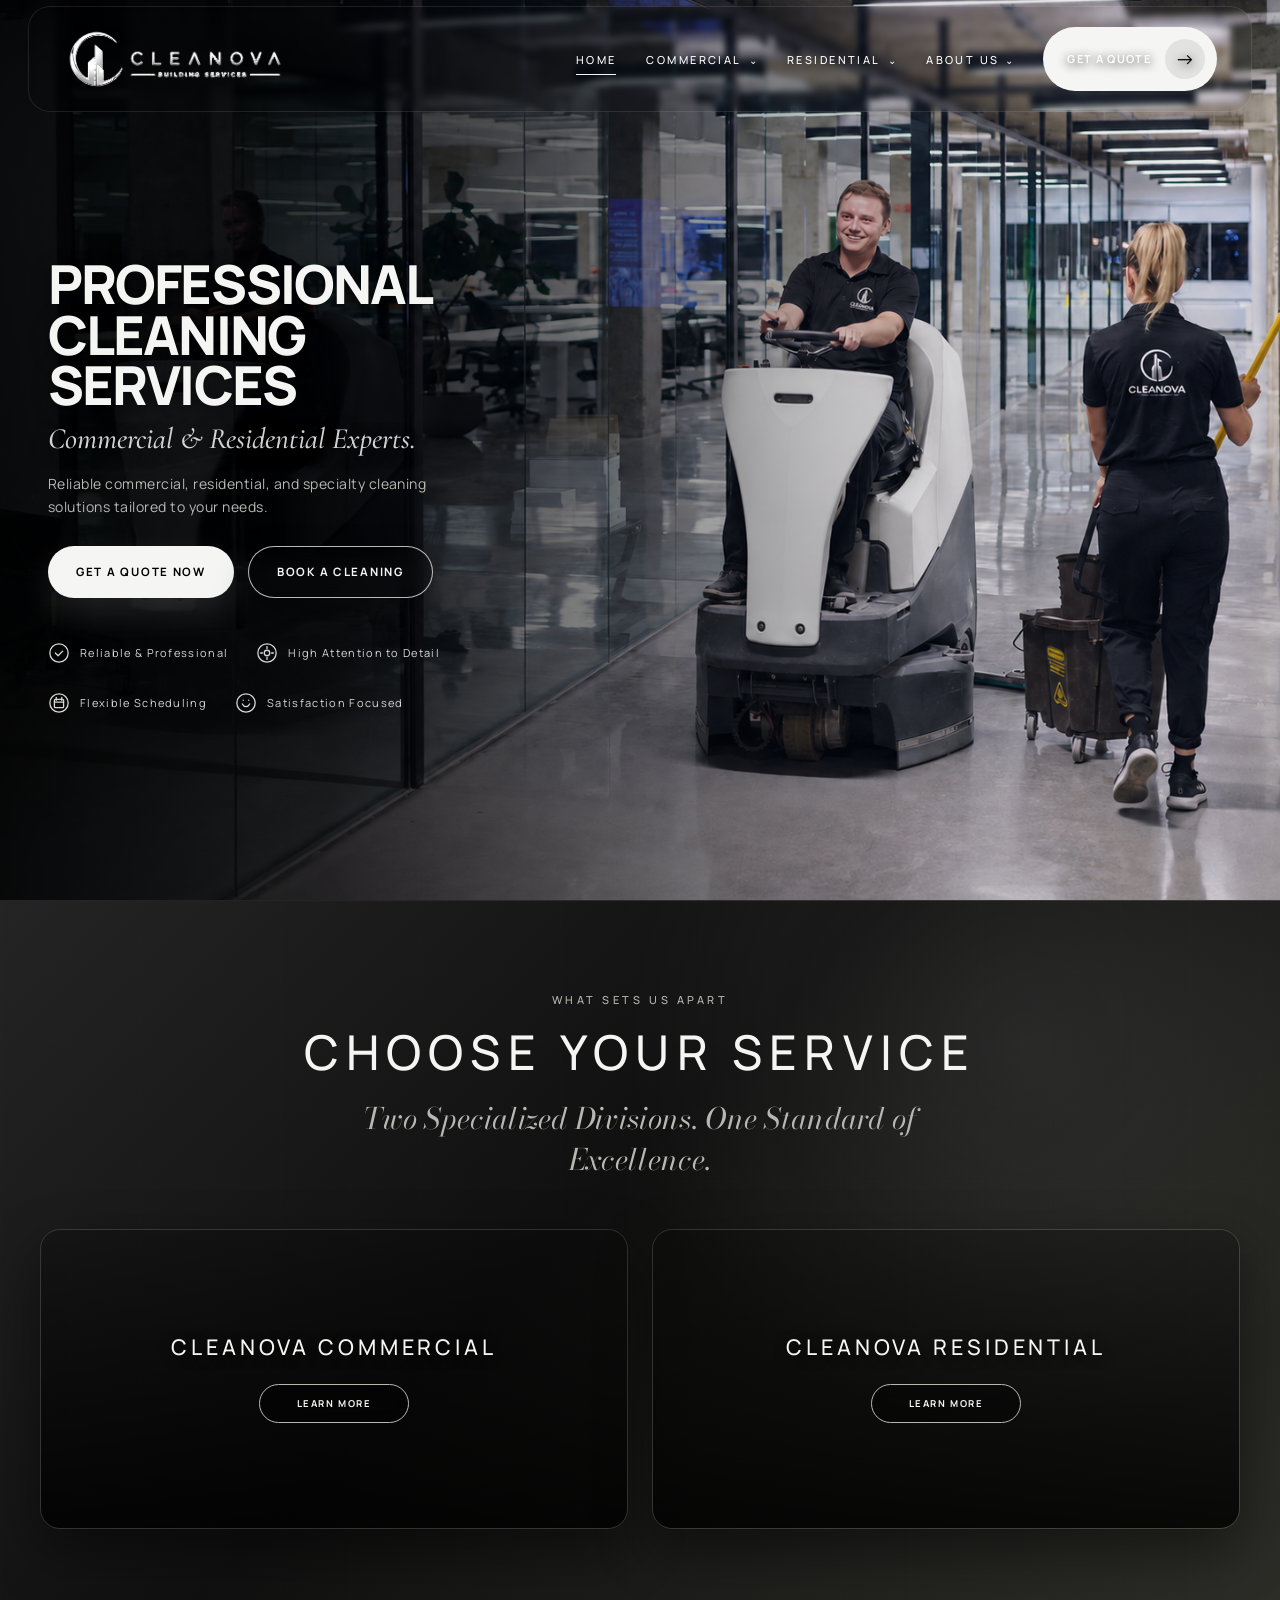
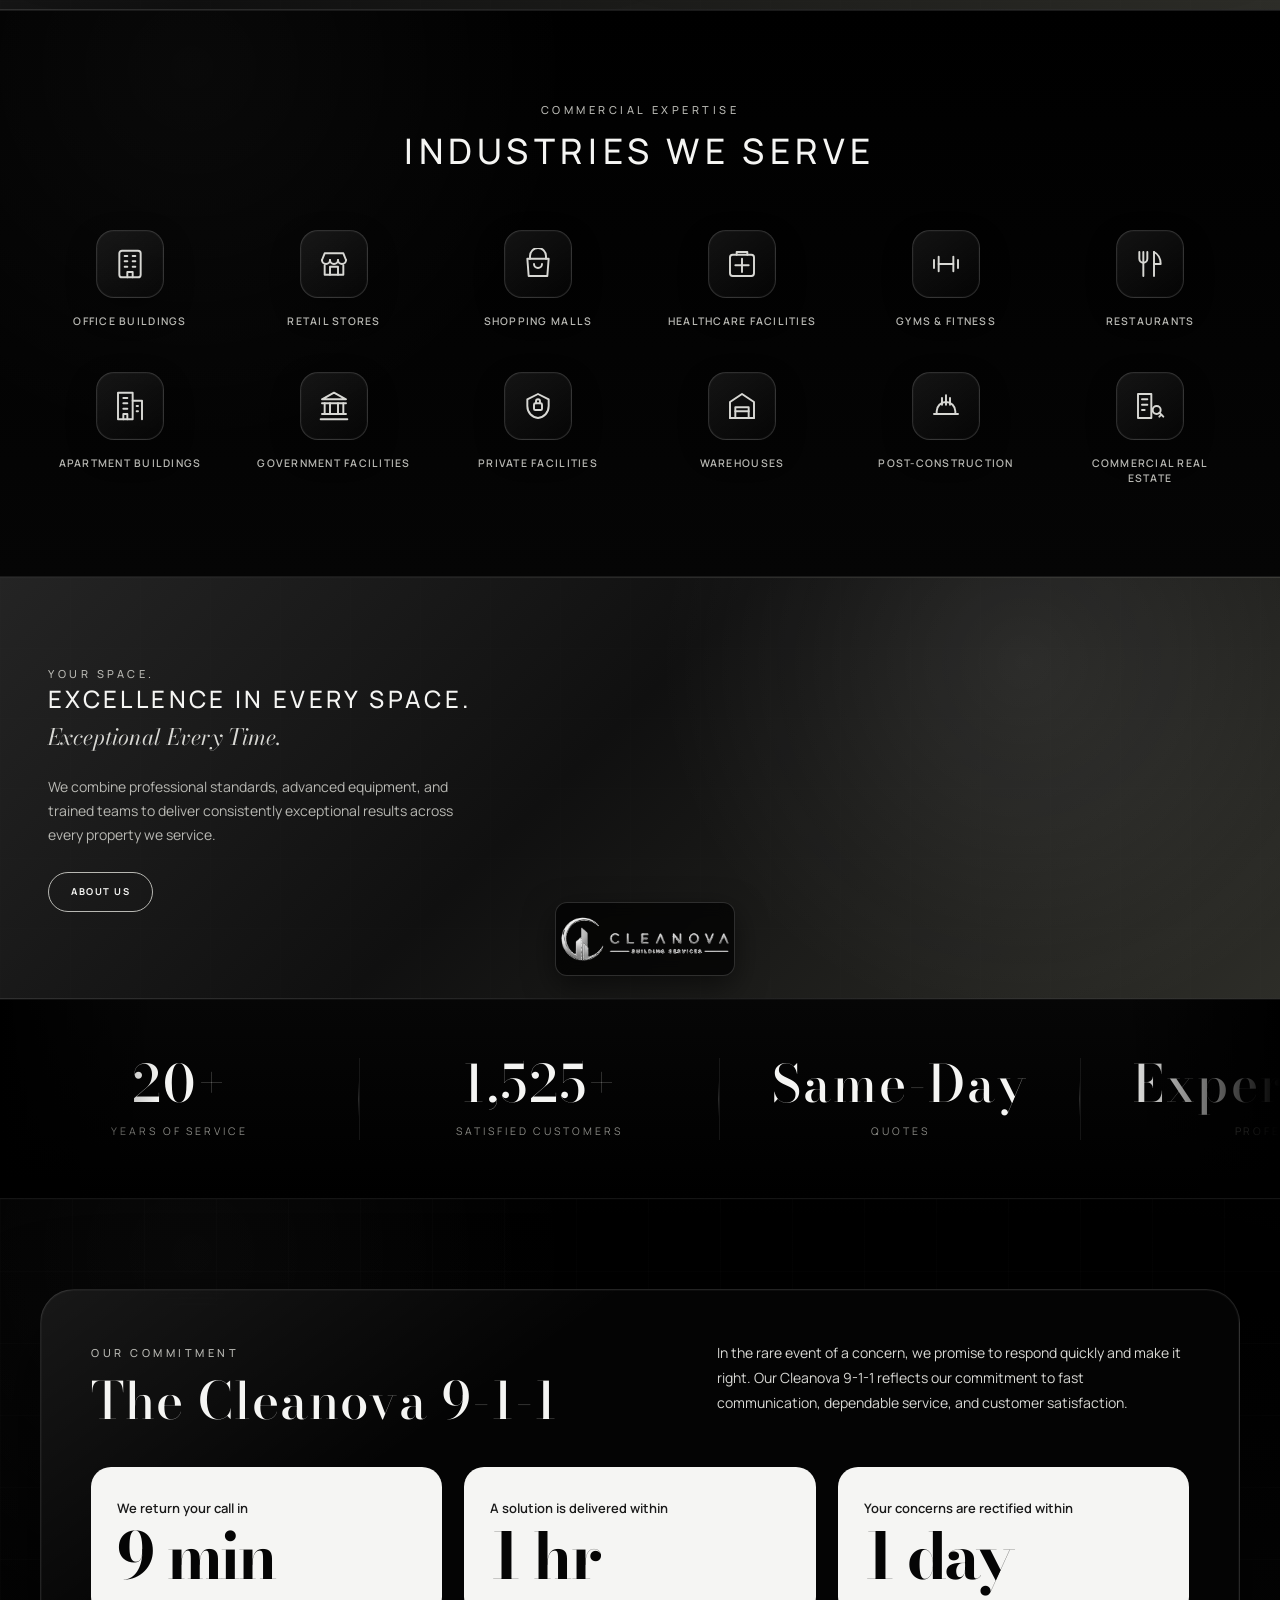
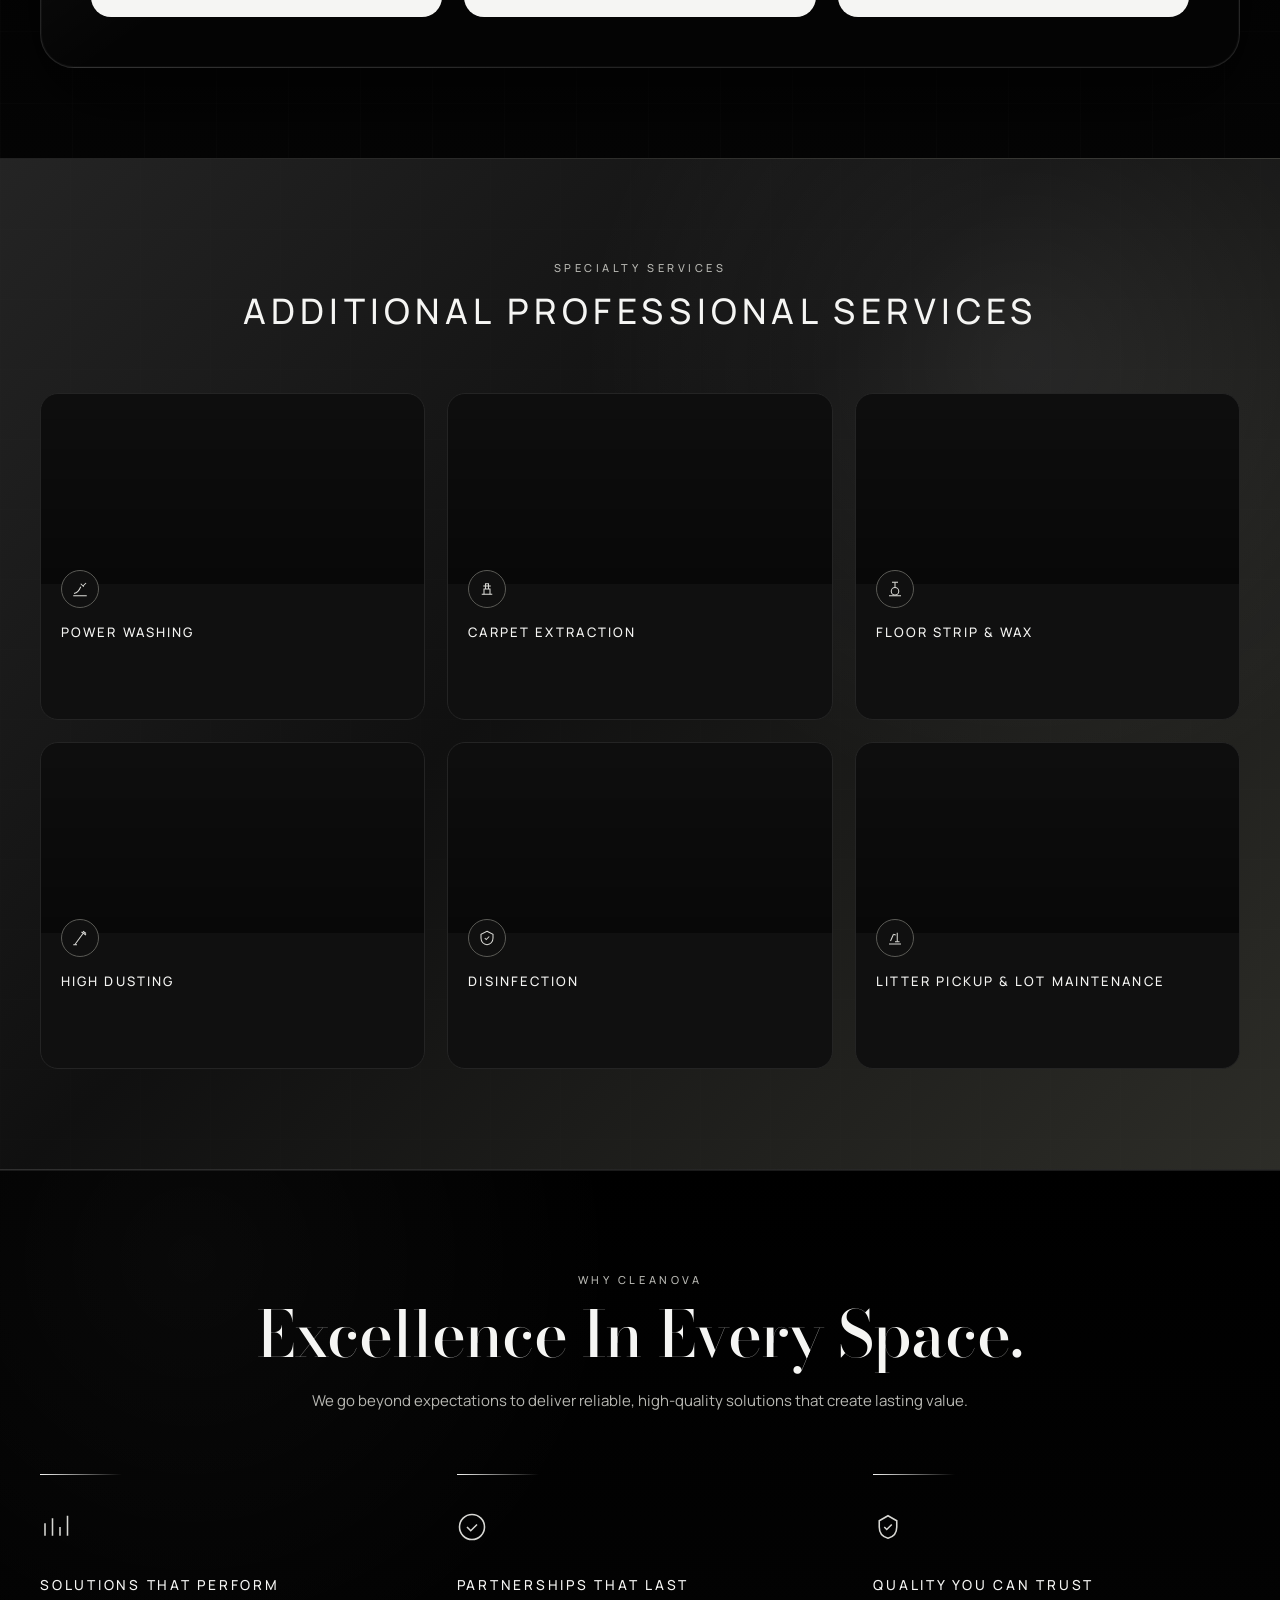
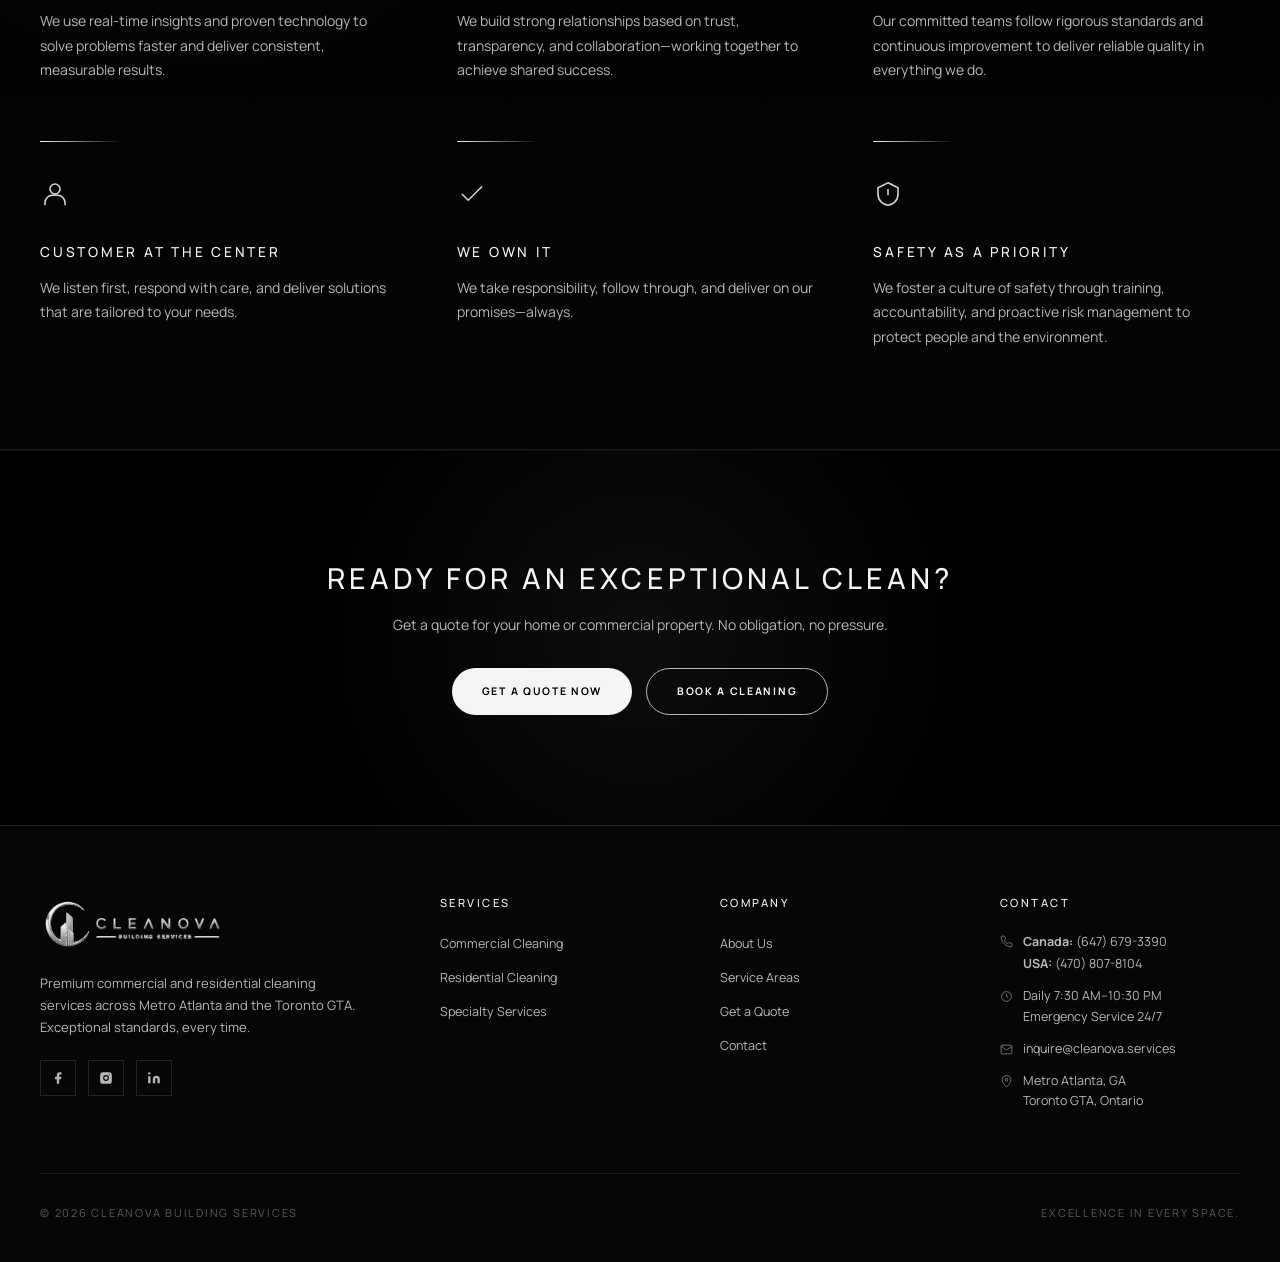
==== commit 5d035198: "Rename index1.html to index.html" ====
--- a/index.html
+++ b/index.html
@@ -50,7 +50,7 @@
     </a>
 
     <a href="residential.html#convenience-bundle">
-      Car Detailing &amp; Luxury Builds
+      Car Detailing &amp; Home Cleaning Bundle
     </a>
   </div>
 </li>
@@ -887,7 +887,10 @@
           <svg viewBox="0 0 24 24">
             <path d="M22 16.92v3a2 2 0 0 1-2.18 2 19.79 19.79 0 0 1-8.63-3.07 19.5 19.5 0 0 1-6-6 19.79 19.79 0 0 1-3.07-8.67A2 2 0 0 1 4.11 2h3a2 2 0 0 1 2 1.72c.13.96.37 1.9.72 2.81a2 2 0 0 1-.45 2.11L8.09 9.91a16 16 0 0 0 6 6l1.27-1.27a2 2 0 0 1 2.11-.45c.91.35 1.85.59 2.81.72A2 2 0 0 1 22 16.92z"/>
           </svg>
-          <a href="tel:+16476793390">(647) 679-3390</a>
+          <span style="line-height: 1.7;">
+              <strong>Canada:</strong> <a href="tel:+16476793390">(647) 679-3390</a><br>
+              <strong>USA:</strong> <a href="tel:+14708078104">(470) 807-8104</a>
+            </span>
         </div>
 
         <div class="footer-contact-item footer-hours">
@@ -906,7 +909,7 @@
             <path d="M4 4h16c1.1 0 2 .9 2 2v12c0 1.1-.9 2-2 2H4c-1.1 0-2-.9-2-2V6c0-1.1.9-2 2-2z"/>
             <path d="M22 6l-10 7L2 6"/>
           </svg>
-          <a href="mailto:cleanovabuildingservices@gmail.com">cleanovabuildingservices@gmail.com</a>
+          <a href="mailto:inquire@cleanova.services">inquire@cleanova.services</a>
         </div>
 
         <div class="footer-contact-item">
